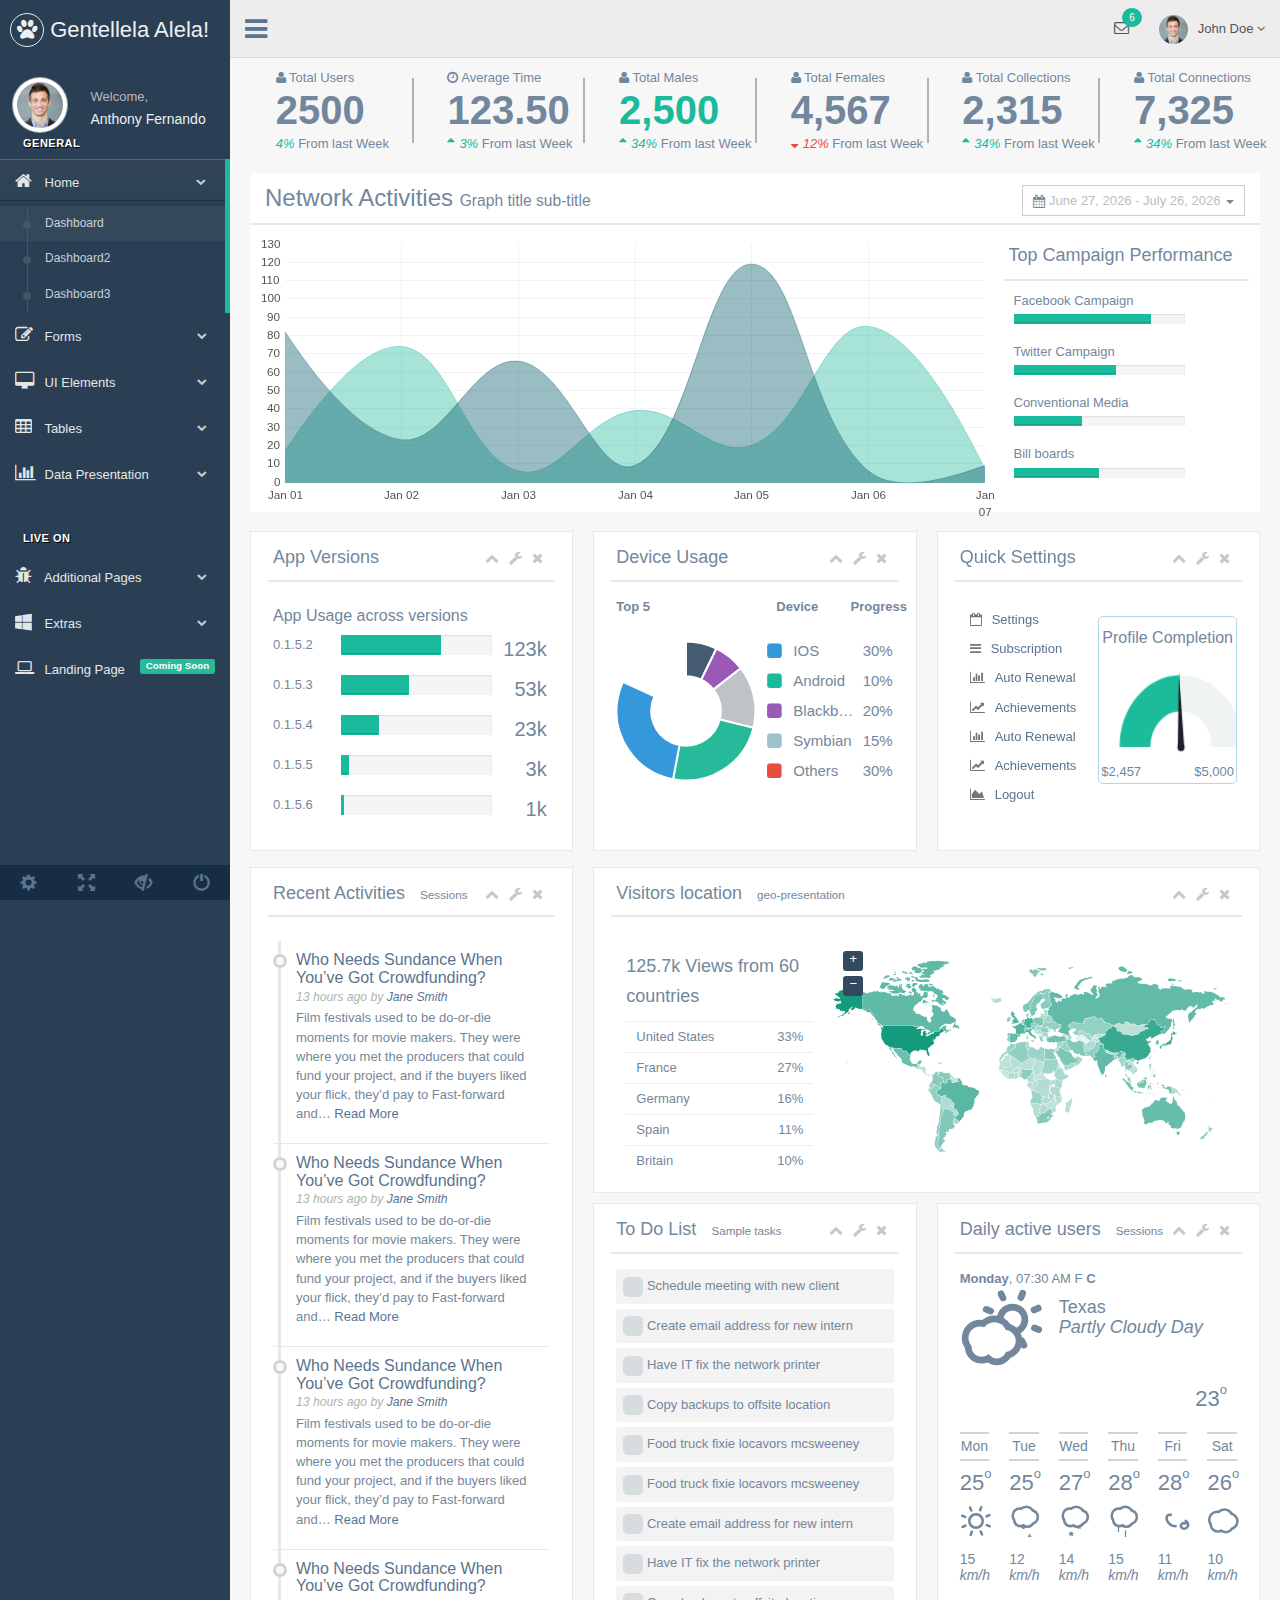
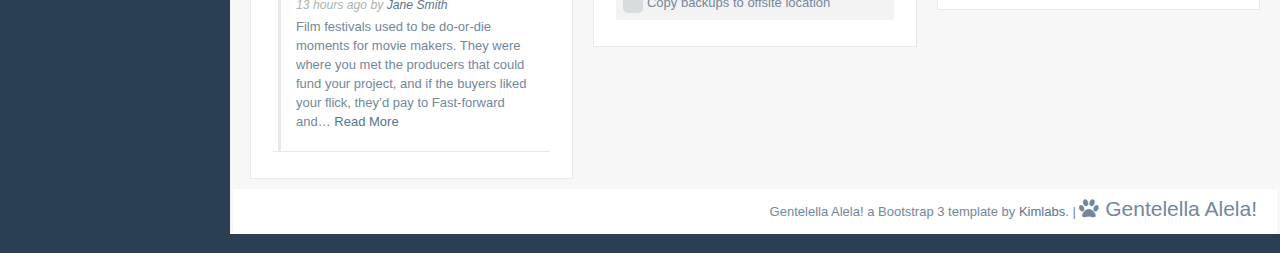
==== deal/WebContent/production/index.html @ 9a499529 "템플릿변경했습니당" ====
<!DOCTYPE html>
<html lang="en">

<head>
    <meta http-equiv="Content-Type" content="text/html; charset=UTF-8">
    <!-- Meta, title, CSS, favicons, etc. -->
    <meta charset="utf-8">
    <meta http-equiv="X-UA-Compatible" content="IE=edge">
    <meta name="viewport" content="width=device-width, initial-scale=1">

    <title>Gentallela Alela! | </title>

    <!-- Bootstrap core CSS -->

    <link href="css/bootstrap.min.css" rel="stylesheet">

    <link href="fonts/css/font-awesome.min.css" rel="stylesheet">
    <link href="css/animate.min.css" rel="stylesheet">

    <!-- Custom styling plus plugins -->
    <link href="css/custom.css" rel="stylesheet">
    <link rel="stylesheet" type="text/css" href="css/maps/jquery-jvectormap-2.0.1.css" />
    <link href="css/icheck/flat/green.css" rel="stylesheet" />
    <link href="css/floatexamples.css" rel="stylesheet" type="text/css" />

    <script src="js/jquery.min.js"></script>
    <script src="js/nprogress.js"></script>
    <script>
        NProgress.start();
    </script>
    
    <!--[if lt IE 9]>
        <script src="../assets/js/ie8-responsive-file-warning.js"></script>
        <![endif]-->

    <!-- HTML5 shim and Respond.js for IE8 support of HTML5 elements and media queries -->
    <!--[if lt IE 9]>
          <script src="https://oss.maxcdn.com/html5shiv/3.7.2/html5shiv.min.js"></script>
          <script src="https://oss.maxcdn.com/respond/1.4.2/respond.min.js"></script>
        <![endif]-->

</head>


<body class="nav-md">

    <div class="container body">


        <div class="main_container">

            <div class="col-md-3 left_col">
                <div class="left_col scroll-view">

                    <div class="navbar nav_title" style="border: 0;">
                        <a href="index.html" class="site_title"><i class="fa fa-paw"></i> <span>Gentellela Alela!</span></a>
                    </div>
                    <div class="clearfix"></div>

                    <!-- menu prile quick info -->
                    <div class="profile">
                        <div class="profile_pic">
                            <img src="images/img.jpg" alt="..." class="img-circle profile_img">
                        </div>
                        <div class="profile_info">
                            <span>Welcome,</span>
                            <h2>Anthony Fernando</h2>
                        </div>
                    </div>
                    <!-- /menu prile quick info -->

                    <br />

                    <!-- sidebar menu -->
                    <div id="sidebar-menu" class="main_menu_side hidden-print main_menu">

                        <div class="menu_section">
                            <h3>General</h3>
                            <ul class="nav side-menu">
                                <li><a><i class="fa fa-home"></i> Home <span class="fa fa-chevron-down"></span></a>
                                    <ul class="nav child_menu" style="display: none">
                                        <li><a href="index.html">Dashboard</a>
                                        </li>
                                        <li><a href="index2.html">Dashboard2</a>
                                        </li>
                                        <li><a href="index3.html">Dashboard3</a>
                                        </li>
                                    </ul>
                                </li>
                                <li><a><i class="fa fa-edit"></i> Forms <span class="fa fa-chevron-down"></span></a>
                                    <ul class="nav child_menu" style="display: none">
                                        <li><a href="form.html">General Form</a>
                                        </li>
                                        <li><a href="form_advanced.html">Advanced Components</a>
                                        </li>
                                        <li><a href="form_validation.html">Form Validation</a>
                                        </li>
                                        <li><a href="form_wizards.html">Form Wizard</a>
                                        </li>
                                        <li><a href="form_upload.html">Form Upload</a>
                                        </li>
                                        <li><a href="form_buttons.html">Form Buttons</a>
                                        </li>
                                    </ul>
                                </li>
                                <li><a><i class="fa fa-desktop"></i> UI Elements <span class="fa fa-chevron-down"></span></a>
                                    <ul class="nav child_menu" style="display: none">
                                        <li><a href="general_elements.html">General Elements</a>
                                        </li>
                                        <li><a href="media_gallery.html">Media Gallery</a>
                                        </li>
                                        <li><a href="typography.html">Typography</a>
                                        </li>
                                        <li><a href="icons.html">Icons</a>
                                        </li>
                                        <li><a href="glyphicons.html">Glyphicons</a>
                                        </li>
                                        <li><a href="widgets.html">Widgets</a>
                                        </li>
                                        <li><a href="invoice.html">Invoice</a>
                                        </li>
                                        <li><a href="inbox.html">Inbox</a>
                                        </li>
                                        <li><a href="calender.html">Calender</a>
                                        </li>
                                    </ul>
                                </li>
                                <li><a><i class="fa fa-table"></i> Tables <span class="fa fa-chevron-down"></span></a>
                                    <ul class="nav child_menu" style="display: none">
                                        <li><a href="tables.html">Tables</a>
                                        </li>
                                        <li><a href="tables_dynamic.html">Table Dynamic</a>
                                        </li>
                                    </ul>
                                </li>
                                <li><a><i class="fa fa-bar-chart-o"></i> Data Presentation <span class="fa fa-chevron-down"></span></a>
                                    <ul class="nav child_menu" style="display: none">
                                        <li><a href="chartjs.html">Chart JS</a>
                                        </li>
                                        <li><a href="chartjs2.html">Chart JS2</a>
                                        </li>
                                        <li><a href="morisjs.html">Moris JS</a>
                                        </li>
                                        <li><a href="echarts.html">ECharts </a>
                                        </li>
                                        <li><a href="other_charts.html">Other Charts </a>
                                        </li>
                                    </ul>
                                </li>
                            </ul>
                        </div>
                        <div class="menu_section">
                            <h3>Live On</h3>
                            <ul class="nav side-menu">
                                <li><a><i class="fa fa-bug"></i> Additional Pages <span class="fa fa-chevron-down"></span></a>
                                    <ul class="nav child_menu" style="display: none">
                                        <li><a href="e_commerce.html">E-commerce</a>
                                        </li>
                                        <li><a href="projects.html">Projects</a>
                                        </li>
                                        <li><a href="project_detail.html">Project Detail</a>
                                        </li>
                                        <li><a href="contacts.html">Contacts</a>
                                        </li>
                                        <li><a href="profile.html">Profile</a>
                                        </li>
                                    </ul>
                                </li>
                                <li><a><i class="fa fa-windows"></i> Extras <span class="fa fa-chevron-down"></span></a>
                                    <ul class="nav child_menu" style="display: none">
                                        <li><a href="page_404.html">404 Error</a>
                                        </li>
                                        <li><a href="page_500.html">500 Error</a>
                                        </li>
                                        <li><a href="plain_page.html">Plain Page</a>
                                        </li>
                                        <li><a href="login.html">Login Page</a>
                                        </li>
                                        <li><a href="pricing_tables.html">Pricing Tables</a>
                                        </li>

                                    </ul>
                                </li>
                                <li><a><i class="fa fa-laptop"></i> Landing Page <span class="label label-success pull-right">Coming Soon</span></a>
                                </li>
                            </ul>
                        </div>

                    </div>
                    <!-- /sidebar menu -->

                    <!-- /menu footer buttons -->
                    <div class="sidebar-footer hidden-small">
                        <a data-toggle="tooltip" data-placement="top" title="Settings">
                            <span class="glyphicon glyphicon-cog" aria-hidden="true"></span>
                        </a>
                        <a data-toggle="tooltip" data-placement="top" title="FullScreen">
                            <span class="glyphicon glyphicon-fullscreen" aria-hidden="true"></span>
                        </a>
                        <a data-toggle="tooltip" data-placement="top" title="Lock">
                            <span class="glyphicon glyphicon-eye-close" aria-hidden="true"></span>
                        </a>
                        <a data-toggle="tooltip" data-placement="top" title="Logout">
                            <span class="glyphicon glyphicon-off" aria-hidden="true"></span>
                        </a>
                    </div>
                    <!-- /menu footer buttons -->
                </div>
            </div>

            <!-- top navigation -->
            <div class="top_nav">

                <div class="nav_menu">
                    <nav class="" role="navigation">
                        <div class="nav toggle">
                            <a id="menu_toggle"><i class="fa fa-bars"></i></a>
                        </div>

                        <ul class="nav navbar-nav navbar-right">
                            <li class="">
                                <a href="javascript:;" class="user-profile dropdown-toggle" data-toggle="dropdown" aria-expanded="false">
                                    <img src="images/img.jpg" alt="">John Doe
                                    <span class=" fa fa-angle-down"></span>
                                </a>
                                <ul class="dropdown-menu dropdown-usermenu animated fadeInDown pull-right">
                                    <li><a href="javascript:;">  Profile</a>
                                    </li>
                                    <li>
                                        <a href="javascript:;">
                                            <span class="badge bg-red pull-right">50%</span>
                                            <span>Settings</span>
                                        </a>
                                    </li>
                                    <li>
                                        <a href="javascript:;">Help</a>
                                    </li>
                                    <li><a href="login.html"><i class="fa fa-sign-out pull-right"></i> Log Out</a>
                                    </li>
                                </ul>
                            </li>

                            <li role="presentation" class="dropdown">
                                <a href="javascript:;" class="dropdown-toggle info-number" data-toggle="dropdown" aria-expanded="false">
                                    <i class="fa fa-envelope-o"></i>
                                    <span class="badge bg-green">6</span>
                                </a>
                                <ul id="menu1" class="dropdown-menu list-unstyled msg_list animated fadeInDown" role="menu">
                                    <li>
                                        <a>
                                            <span class="image">
                                        <img src="images/img.jpg" alt="Profile Image" />
                                    </span>
                                            <span>
                                        <span>John Smith</span>
                                            <span class="time">3 mins ago</span>
                                            </span>
                                            <span class="message">
                                        Film festivals used to be do-or-die moments for movie makers. They were where... 
                                    </span>
                                        </a>
                                    </li>
                                    <li>
                                        <a>
                                            <span class="image">
                                        <img src="images/img.jpg" alt="Profile Image" />
                                    </span>
                                            <span>
                                        <span>John Smith</span>
                                            <span class="time">3 mins ago</span>
                                            </span>
                                            <span class="message">
                                        Film festivals used to be do-or-die moments for movie makers. They were where... 
                                    </span>
                                        </a>
                                    </li>
                                    <li>
                                        <a>
                                            <span class="image">
                                        <img src="images/img.jpg" alt="Profile Image" />
                                    </span>
                                            <span>
                                        <span>John Smith</span>
                                            <span class="time">3 mins ago</span>
                                            </span>
                                            <span class="message">
                                        Film festivals used to be do-or-die moments for movie makers. They were where... 
                                    </span>
                                        </a>
                                    </li>
                                    <li>
                                        <a>
                                            <span class="image">
                                        <img src="images/img.jpg" alt="Profile Image" />
                                    </span>
                                            <span>
                                        <span>John Smith</span>
                                            <span class="time">3 mins ago</span>
                                            </span>
                                            <span class="message">
                                        Film festivals used to be do-or-die moments for movie makers. They were where... 
                                    </span>
                                        </a>
                                    </li>
                                    <li>
                                        <div class="text-center">
                                            <a>
                                                <strong><a href="inbox.html">See All Alerts</strong>
                                                <i class="fa fa-angle-right"></i>
                                            </a>
                                        </div>
                                    </li>
                                </ul>
                            </li>

                        </ul>
                    </nav>
                </div>

            </div>
            <!-- /top navigation -->


            <!-- page content -->
            <div class="right_col" role="main">

                <!-- top tiles -->
                <div class="row tile_count">
                    <div class="animated flipInY col-md-2 col-sm-4 col-xs-4 tile_stats_count">
                        <div class="left"></div>
                        <div class="right">
                            <span class="count_top"><i class="fa fa-user"></i> Total Users</span>
                            <div class="count">2500</div>
                            <span class="count_bottom"><i class="green">4% </i> From last Week</span>
                        </div>
                    </div>
                    <div class="animated flipInY col-md-2 col-sm-4 col-xs-4 tile_stats_count">
                        <div class="left"></div>
                        <div class="right">
                            <span class="count_top"><i class="fa fa-clock-o"></i> Average Time</span>
                            <div class="count">123.50</div>
                            <span class="count_bottom"><i class="green"><i class="fa fa-sort-asc"></i>3% </i> From last Week</span>
                        </div>
                    </div>
                    <div class="animated flipInY col-md-2 col-sm-4 col-xs-4 tile_stats_count">
                        <div class="left"></div>
                        <div class="right">
                            <span class="count_top"><i class="fa fa-user"></i> Total Males</span>
                            <div class="count green">2,500</div>
                            <span class="count_bottom"><i class="green"><i class="fa fa-sort-asc"></i>34% </i> From last Week</span>
                        </div>
                    </div>
                    <div class="animated flipInY col-md-2 col-sm-4 col-xs-4 tile_stats_count">
                        <div class="left"></div>
                        <div class="right">
                            <span class="count_top"><i class="fa fa-user"></i> Total Females</span>
                            <div class="count">4,567</div>
                            <span class="count_bottom"><i class="red"><i class="fa fa-sort-desc"></i>12% </i> From last Week</span>
                        </div>
                    </div>
                    <div class="animated flipInY col-md-2 col-sm-4 col-xs-4 tile_stats_count">
                        <div class="left"></div>
                        <div class="right">
                            <span class="count_top"><i class="fa fa-user"></i> Total Collections</span>
                            <div class="count">2,315</div>
                            <span class="count_bottom"><i class="green"><i class="fa fa-sort-asc"></i>34% </i> From last Week</span>
                        </div>
                    </div>
                    <div class="animated flipInY col-md-2 col-sm-4 col-xs-4 tile_stats_count">
                        <div class="left"></div>
                        <div class="right">
                            <span class="count_top"><i class="fa fa-user"></i> Total Connections</span>
                            <div class="count">7,325</div>
                            <span class="count_bottom"><i class="green"><i class="fa fa-sort-asc"></i>34% </i> From last Week</span>
                        </div>
                    </div>

                </div>
                <!-- /top tiles -->

                <div class="row">
                    <div class="col-md-12 col-sm-12 col-xs-12">
                        <div class="dashboard_graph">

                            <div class="row x_title">
                                <div class="col-md-6">
                                    <h3>Network Activities <small>Graph title sub-title</small></h3>
                                </div>
                                <div class="col-md-6">
                                    <div id="reportrange" class="pull-right" style="background: #fff; cursor: pointer; padding: 5px 10px; border: 1px solid #ccc">
                                        <i class="glyphicon glyphicon-calendar fa fa-calendar"></i>
                                        <span>December 30, 2014 - January 28, 2015</span> <b class="caret"></b>
                                    </div>
                                </div>
                            </div>

                            <div class="col-md-9 col-sm-9 col-xs-12">
                                <div id="placeholder33" style="height: 260px; display: none" class="demo-placeholder"></div>
                                <div style="width: 100%;">
                                    <div id="canvas_dahs" class="demo-placeholder" style="width: 100%; height:270px;"></div>
                                </div>
                            </div>
                            <div class="col-md-3 col-sm-3 col-xs-12 bg-white">
                                <div class="x_title">
                                    <h2>Top Campaign Performance</h2>
                                    <div class="clearfix"></div>
                                </div>

                                <div class="col-md-12 col-sm-12 col-xs-6">
                                    <div>
                                        <p>Facebook Campaign</p>
                                        <div class="">
                                            <div class="progress progress_sm" style="width: 76%;">
                                                <div class="progress-bar bg-green" role="progressbar" data-transitiongoal="80"></div>
                                            </div>
                                        </div>
                                    </div>
                                    <div>
                                        <p>Twitter Campaign</p>
                                        <div class="">
                                            <div class="progress progress_sm" style="width: 76%;">
                                                <div class="progress-bar bg-green" role="progressbar" data-transitiongoal="60"></div>
                                            </div>
                                        </div>
                                    </div>
                                </div>
                                <div class="col-md-12 col-sm-12 col-xs-6">
                                    <div>
                                        <p>Conventional Media</p>
                                        <div class="">
                                            <div class="progress progress_sm" style="width: 76%;">
                                                <div class="progress-bar bg-green" role="progressbar" data-transitiongoal="40"></div>
                                            </div>
                                        </div>
                                    </div>
                                    <div>
                                        <p>Bill boards</p>
                                        <div class="">
                                            <div class="progress progress_sm" style="width: 76%;">
                                                <div class="progress-bar bg-green" role="progressbar" data-transitiongoal="50"></div>
                                            </div>
                                        </div>
                                    </div>
                                </div>

                            </div>

                            <div class="clearfix"></div>
                        </div>
                    </div>

                </div>
                <br />

                <div class="row">


                    <div class="col-md-4 col-sm-4 col-xs-12">
                        <div class="x_panel tile fixed_height_320">
                            <div class="x_title">
                                <h2>App Versions</h2>
                                <ul class="nav navbar-right panel_toolbox">
                                    <li><a class="collapse-link"><i class="fa fa-chevron-up"></i></a>
                                    </li>
                                    <li class="dropdown">
                                        <a href="#" class="dropdown-toggle" data-toggle="dropdown" role="button" aria-expanded="false"><i class="fa fa-wrench"></i></a>
                                        <ul class="dropdown-menu" role="menu">
                                            <li><a href="#">Settings 1</a>
                                            </li>
                                            <li><a href="#">Settings 2</a>
                                            </li>
                                        </ul>
                                    </li>
                                    <li><a class="close-link"><i class="fa fa-close"></i></a>
                                    </li>
                                </ul>
                                <div class="clearfix"></div>
                            </div>
                            <div class="x_content">
                                <h4>App Usage across versions</h4>
                                <div class="widget_summary">
                                    <div class="w_left w_25">
                                        <span>0.1.5.2</span>
                                    </div>
                                    <div class="w_center w_55">
                                        <div class="progress">
                                            <div class="progress-bar bg-green" role="progressbar" aria-valuenow="60" aria-valuemin="0" aria-valuemax="100" style="width: 66%;">
                                                <span class="sr-only">60% Complete</span>
                                            </div>
                                        </div>
                                    </div>
                                    <div class="w_right w_20">
                                        <span>123k</span>
                                    </div>
                                    <div class="clearfix"></div>
                                </div>

                                <div class="widget_summary">
                                    <div class="w_left w_25">
                                        <span>0.1.5.3</span>
                                    </div>
                                    <div class="w_center w_55">
                                        <div class="progress">
                                            <div class="progress-bar bg-green" role="progressbar" aria-valuenow="60" aria-valuemin="0" aria-valuemax="100" style="width: 45%;">
                                                <span class="sr-only">60% Complete</span>
                                            </div>
                                        </div>
                                    </div>
                                    <div class="w_right w_20">
                                        <span>53k</span>
                                    </div>
                                    <div class="clearfix"></div>
                                </div>
                                <div class="widget_summary">
                                    <div class="w_left w_25">
                                        <span>0.1.5.4</span>
                                    </div>
                                    <div class="w_center w_55">
                                        <div class="progress">
                                            <div class="progress-bar bg-green" role="progressbar" aria-valuenow="60" aria-valuemin="0" aria-valuemax="100" style="width: 25%;">
                                                <span class="sr-only">60% Complete</span>
                                            </div>
                                        </div>
                                    </div>
                                    <div class="w_right w_20">
                                        <span>23k</span>
                                    </div>
                                    <div class="clearfix"></div>
                                </div>
                                <div class="widget_summary">
                                    <div class="w_left w_25">
                                        <span>0.1.5.5</span>
                                    </div>
                                    <div class="w_center w_55">
                                        <div class="progress">
                                            <div class="progress-bar bg-green" role="progressbar" aria-valuenow="60" aria-valuemin="0" aria-valuemax="100" style="width: 5%;">
                                                <span class="sr-only">60% Complete</span>
                                            </div>
                                        </div>
                                    </div>
                                    <div class="w_right w_20">
                                        <span>3k</span>
                                    </div>
                                    <div class="clearfix"></div>
                                </div>
                                <div class="widget_summary">
                                    <div class="w_left w_25">
                                        <span>0.1.5.6</span>
                                    </div>
                                    <div class="w_center w_55">
                                        <div class="progress">
                                            <div class="progress-bar bg-green" role="progressbar" aria-valuenow="60" aria-valuemin="0" aria-valuemax="100" style="width: 2%;">
                                                <span class="sr-only">60% Complete</span>
                                            </div>
                                        </div>
                                    </div>
                                    <div class="w_right w_20">
                                        <span>1k</span>
                                    </div>
                                    <div class="clearfix"></div>
                                </div>

                            </div>
                        </div>
                    </div>

                    <div class="col-md-4 col-sm-4 col-xs-12">
                        <div class="x_panel tile fixed_height_320 overflow_hidden">
                            <div class="x_title">
                                <h2>Device Usage</h2>
                                <ul class="nav navbar-right panel_toolbox">
                                    <li><a class="collapse-link"><i class="fa fa-chevron-up"></i></a>
                                    </li>
                                    <li class="dropdown">
                                        <a href="#" class="dropdown-toggle" data-toggle="dropdown" role="button" aria-expanded="false"><i class="fa fa-wrench"></i></a>
                                        <ul class="dropdown-menu" role="menu">
                                            <li><a href="#">Settings 1</a>
                                            </li>
                                            <li><a href="#">Settings 2</a>
                                            </li>
                                        </ul>
                                    </li>
                                    <li><a class="close-link"><i class="fa fa-close"></i></a>
                                    </li>
                                </ul>
                                <div class="clearfix"></div>
                            </div>
                            <div class="x_content">

                                <table class="" style="width:100%">
                                    <tr>
                                        <th style="width:37%;">
                                            <p>Top 5</p>
                                        </th>
                                        <th>
                                            <div class="col-lg-7 col-md-7 col-sm-7 col-xs-7">
                                                <p class="">Device</p>
                                            </div>
                                            <div class="col-lg-5 col-md-5 col-sm-5 col-xs-5">
                                                <p class="">Progress</p>
                                            </div>
                                        </th>
                                    </tr>
                                    <tr>
                                        <td>
                                            <canvas id="canvas1" height="140" width="140" style="margin: 15px 10px 10px 0"></canvas>
                                        </td>
                                        <td>
                                            <table class="tile_info">
                                                <tr>
                                                    <td>
                                                        <p><i class="fa fa-square blue"></i>IOS </p>
                                                    </td>
                                                    <td>30%</td>
                                                </tr>
                                                <tr>
                                                    <td>
                                                        <p><i class="fa fa-square green"></i>Android </p>
                                                    </td>
                                                    <td>10%</td>
                                                </tr>
                                                <tr>
                                                    <td>
                                                        <p><i class="fa fa-square purple"></i>Blackberry </p>
                                                    </td>
                                                    <td>20%</td>
                                                </tr>
                                                <tr>
                                                    <td>
                                                        <p><i class="fa fa-square aero"></i>Symbian </p>
                                                    </td>
                                                    <td>15%</td>
                                                </tr>
                                                <tr>
                                                    <td>
                                                        <p><i class="fa fa-square red"></i>Others </p>
                                                    </td>
                                                    <td>30%</td>
                                                </tr>
                                            </table>
                                        </td>
                                    </tr>
                                </table>
                            </div>
                        </div>
                    </div>


                    <div class="col-md-4 col-sm-4 col-xs-12">
                        <div class="x_panel tile fixed_height_320">
                            <div class="x_title">
                                <h2>Quick Settings</h2>
                                <ul class="nav navbar-right panel_toolbox">
                                    <li><a class="collapse-link"><i class="fa fa-chevron-up"></i></a>
                                    </li>
                                    <li class="dropdown">
                                        <a href="#" class="dropdown-toggle" data-toggle="dropdown" role="button" aria-expanded="false"><i class="fa fa-wrench"></i></a>
                                        <ul class="dropdown-menu" role="menu">
                                            <li><a href="#">Settings 1</a>
                                            </li>
                                            <li><a href="#">Settings 2</a>
                                            </li>
                                        </ul>
                                    </li>
                                    <li><a class="close-link"><i class="fa fa-close"></i></a>
                                    </li>
                                </ul>
                                <div class="clearfix"></div>
                            </div>
                            <div class="x_content">
                                <div class="dashboard-widget-content">
                                    <ul class="quick-list">
                                        <li><i class="fa fa-calendar-o"></i><a href="#">Settings</a>
                                        </li>
                                        <li><i class="fa fa-bars"></i><a href="#">Subscription</a>
                                        </li>
                                        <li><i class="fa fa-bar-chart"></i><a href="#">Auto Renewal</a> </li>
                                        <li><i class="fa fa-line-chart"></i><a href="#">Achievements</a>
                                        </li>
                                        <li><i class="fa fa-bar-chart"></i><a href="#">Auto Renewal</a> </li>
                                        <li><i class="fa fa-line-chart"></i><a href="#">Achievements</a>
                                        </li>
                                        <li><i class="fa fa-area-chart"></i><a href="#">Logout</a>
                                        </li>
                                    </ul>

                                    <div class="sidebar-widget">
                                        <h4>Profile Completion</h4>
                                        <canvas width="150" height="80" id="foo" class="" style="width: 160px; height: 100px;"></canvas>
                                        <div class="goal-wrapper">
                                            <span class="gauge-value pull-left">$</span>
                                            <span id="gauge-text" class="gauge-value pull-left">3,200</span>
                                            <span id="goal-text" class="goal-value pull-right">$5,000</span>
                                        </div>
                                    </div>
                                </div>
                            </div>
                        </div>
                    </div>

                </div>


                <div class="row">
                    <div class="col-md-4 col-sm-4 col-xs-12">
                        <div class="x_panel">
                            <div class="x_title">
                                <h2>Recent Activities <small>Sessions</small></h2>
                                <ul class="nav navbar-right panel_toolbox">
                                    <li><a class="collapse-link"><i class="fa fa-chevron-up"></i></a>
                                    </li>
                                    <li class="dropdown">
                                        <a href="#" class="dropdown-toggle" data-toggle="dropdown" role="button" aria-expanded="false"><i class="fa fa-wrench"></i></a>
                                        <ul class="dropdown-menu" role="menu">
                                            <li><a href="#">Settings 1</a>
                                            </li>
                                            <li><a href="#">Settings 2</a>
                                            </li>
                                        </ul>
                                    </li>
                                    <li><a class="close-link"><i class="fa fa-close"></i></a>
                                    </li>
                                </ul>
                                <div class="clearfix"></div>
                            </div>
                            <div class="x_content">
                                <div class="dashboard-widget-content">

                                    <ul class="list-unstyled timeline widget">
                                        <li>
                                            <div class="block">
                                                <div class="block_content">
                                                    <h2 class="title">
                                            <a>Who Needs Sundance When You’ve Got&nbsp;Crowdfunding?</a>
                                        </h2>
                                                    <div class="byline">
                                                        <span>13 hours ago</span> by <a>Jane Smith</a>
                                                    </div>
                                                    <p class="excerpt">Film festivals used to be do-or-die moments for movie makers. They were where you met the producers that could fund your project, and if the buyers liked your flick, they’d pay to Fast-forward and… <a>Read&nbsp;More</a>
                                                    </p>
                                                </div>
                                            </div>
                                        </li>
                                        <li>
                                            <div class="block">
                                                <div class="block_content">
                                                    <h2 class="title">
                                            <a>Who Needs Sundance When You’ve Got&nbsp;Crowdfunding?</a>
                                        </h2>
                                                    <div class="byline">
                                                        <span>13 hours ago</span> by <a>Jane Smith</a>
                                                    </div>
                                                    <p class="excerpt">Film festivals used to be do-or-die moments for movie makers. They were where you met the producers that could fund your project, and if the buyers liked your flick, they’d pay to Fast-forward and… <a>Read&nbsp;More</a>
                                                    </p>
                                                </div>
                                            </div>
                                        </li>
                                        <li>
                                            <div class="block">
                                                <div class="block_content">
                                                    <h2 class="title">
                                            <a>Who Needs Sundance When You’ve Got&nbsp;Crowdfunding?</a>
                                        </h2>
                                                    <div class="byline">
                                                        <span>13 hours ago</span> by <a>Jane Smith</a>
                                                    </div>
                                                    <p class="excerpt">Film festivals used to be do-or-die moments for movie makers. They were where you met the producers that could fund your project, and if the buyers liked your flick, they’d pay to Fast-forward and… <a>Read&nbsp;More</a>
                                                    </p>
                                                </div>
                                            </div>
                                        </li>
                                        <li>
                                            <div class="block">
                                                <div class="block_content">
                                                    <h2 class="title">
                                            <a>Who Needs Sundance When You’ve Got&nbsp;Crowdfunding?</a>
                                        </h2>
                                                    <div class="byline">
                                                        <span>13 hours ago</span> by <a>Jane Smith</a>
                                                    </div>
                                                    <p class="excerpt">Film festivals used to be do-or-die moments for movie makers. They were where you met the producers that could fund your project, and if the buyers liked your flick, they’d pay to Fast-forward and… <a>Read&nbsp;More</a>
                                                    </p>
                                                </div>
                                            </div>
                                        </li>
                                    </ul>
                                </div>
                            </div>
                        </div>
                    </div>


                    <div class="col-md-8 col-sm-8 col-xs-12">



                        <div class="row">

                            <div class="col-md-12 col-sm-12 col-xs-12">
                                <div class="x_panel">
                                    <div class="x_title">
                                        <h2>Visitors location <small>geo-presentation</small></h2>
                                        <ul class="nav navbar-right panel_toolbox">
                                            <li><a class="collapse-link"><i class="fa fa-chevron-up"></i></a>
                                            </li>
                                            <li class="dropdown">
                                                <a href="#" class="dropdown-toggle" data-toggle="dropdown" role="button" aria-expanded="false"><i class="fa fa-wrench"></i></a>
                                                <ul class="dropdown-menu" role="menu">
                                                    <li><a href="#">Settings 1</a>
                                                    </li>
                                                    <li><a href="#">Settings 2</a>
                                                    </li>
                                                </ul>
                                            </li>
                                            <li><a class="close-link"><i class="fa fa-close"></i></a>
                                            </li>
                                        </ul>
                                        <div class="clearfix"></div>
                                    </div>
                                    <div class="x_content">
                                        <div class="dashboard-widget-content">
                                            <div class="col-md-4 hidden-small">
                                                <h2 class="line_30">125.7k Views from 60 countries</h2>

                                                <table class="countries_list">
                                                    <tbody>
                                                        <tr>
                                                            <td>United States</td>
                                                            <td class="fs15 fw700 text-right">33%</td>
                                                        </tr>
                                                        <tr>
                                                            <td>France</td>
                                                            <td class="fs15 fw700 text-right">27%</td>
                                                        </tr>
                                                        <tr>
                                                            <td>Germany</td>
                                                            <td class="fs15 fw700 text-right">16%</td>
                                                        </tr>
                                                        <tr>
                                                            <td>Spain</td>
                                                            <td class="fs15 fw700 text-right">11%</td>
                                                        </tr>
                                                        <tr>
                                                            <td>Britain</td>
                                                            <td class="fs15 fw700 text-right">10%</td>
                                                        </tr>
                                                    </tbody>
                                                </table>
                                            </div>
                                            <div id="world-map-gdp" class="col-md-8 col-sm-12 col-xs-12" style="height:230px;"></div>
                                        </div>
                                    </div>
                                </div>
                            </div>

                        </div>
                        <div class="row">


                            <!-- Start to do list -->
                            <div class="col-md-6 col-sm-6 col-xs-12">
                                <div class="x_panel">
                                    <div class="x_title">
                                        <h2>To Do List <small>Sample tasks</small></h2>
                                        <ul class="nav navbar-right panel_toolbox">
                                            <li><a class="collapse-link"><i class="fa fa-chevron-up"></i></a>
                                            </li>
                                            <li class="dropdown">
                                                <a href="#" class="dropdown-toggle" data-toggle="dropdown" role="button" aria-expanded="false"><i class="fa fa-wrench"></i></a>
                                                <ul class="dropdown-menu" role="menu">
                                                    <li><a href="#">Settings 1</a>
                                                    </li>
                                                    <li><a href="#">Settings 2</a>
                                                    </li>
                                                </ul>
                                            </li>
                                            <li><a class="close-link"><i class="fa fa-close"></i></a>
                                            </li>
                                        </ul>
                                        <div class="clearfix"></div>
                                    </div>
                                    <div class="x_content">

                                        <div class="">
                                            <ul class="to_do">
                                                <li>
                                                    <p>
                                                        <input type="checkbox" class="flat"> Schedule meeting with new client </p>
                                                </li>
                                                <li>
                                                    <p>
                                                        <input type="checkbox" class="flat"> Create email address for new intern</p>
                                                </li>
                                                <li>
                                                    <p>
                                                        <input type="checkbox" class="flat"> Have IT fix the network printer</p>
                                                </li>
                                                <li>
                                                    <p>
                                                        <input type="checkbox" class="flat"> Copy backups to offsite location</p>
                                                </li>
                                                <li>
                                                    <p>
                                                        <input type="checkbox" class="flat"> Food truck fixie locavors mcsweeney</p>
                                                </li>
                                                <li>
                                                    <p>
                                                        <input type="checkbox" class="flat"> Food truck fixie locavors mcsweeney</p>
                                                </li>
                                                <li>
                                                    <p>
                                                        <input type="checkbox" class="flat"> Create email address for new intern</p>
                                                </li>
                                                <li>
                                                    <p>
                                                        <input type="checkbox" class="flat"> Have IT fix the network printer</p>
                                                </li>
                                                <li>
                                                    <p>
                                                        <input type="checkbox" class="flat"> Copy backups to offsite location</p>
                                                </li>
                                            </ul>
                                        </div>
                                    </div>
                                </div>
                            </div>
                            <!-- End to do list -->


                            <!-- start of weather widget -->
                            <div class="col-md-6 col-sm-6 col-xs-12">
                                <div class="x_panel">
                                    <div class="x_title">
                                        <h2>Daily active users <small>Sessions</small></h2>
                                        <ul class="nav navbar-right panel_toolbox">
                                            <li><a class="collapse-link"><i class="fa fa-chevron-up"></i></a>
                                            </li>
                                            <li class="dropdown">
                                                <a href="#" class="dropdown-toggle" data-toggle="dropdown" role="button" aria-expanded="false"><i class="fa fa-wrench"></i></a>
                                                <ul class="dropdown-menu" role="menu">
                                                    <li><a href="#">Settings 1</a>
                                                    </li>
                                                    <li><a href="#">Settings 2</a>
                                                    </li>
                                                </ul>
                                            </li>
                                            <li><a class="close-link"><i class="fa fa-close"></i></a>
                                            </li>
                                        </ul>
                                        <div class="clearfix"></div>
                                    </div>
                                    <div class="x_content">
                                        <div class="row">
                                            <div class="col-sm-12">
                                                <div class="temperature"><b>Monday</b>, 07:30 AM
                                                    <span>F</span>
                                                    <span><b>C</b>
                                        </span>
                                                </div>
                                            </div>
                                        </div>
                                        <div class="row">
                                            <div class="col-sm-4">
                                                <div class="weather-icon">
                                                    <span>
                                            <canvas height="84" width="84" id="partly-cloudy-day"></canvas>
                                        </span>

                                                </div>
                                            </div>
                                            <div class="col-sm-8">
                                                <div class="weather-text">
                                                    <h2>Texas
                                            <br><i>Partly Cloudy Day</i>
                                        </h2>
                                                </div>
                                            </div>
                                        </div>
                                        <div class="col-sm-12">
                                            <div class="weather-text pull-right">
                                                <h3 class="degrees">23</h3>
                                            </div>
                                        </div>
                                        <div class="clearfix"></div>


                                        <div class="row weather-days">
                                            <div class="col-sm-2">
                                                <div class="daily-weather">
                                                    <h2 class="day">Mon</h2>
                                                    <h3 class="degrees">25</h3>
                                                    <span>
                                                <canvas id="clear-day" width="32" height="32">
                                                </canvas>

                                        </span>
                                                    <h5>15
                                            <i>km/h</i>
                                        </h5>
                                                </div>
                                            </div>
                                            <div class="col-sm-2">
                                                <div class="daily-weather">
                                                    <h2 class="day">Tue</h2>
                                                    <h3 class="degrees">25</h3>
                                                    <canvas height="32" width="32" id="rain"></canvas>
                                                    <h5>12
                                            <i>km/h</i>
                                        </h5>
                                                </div>
                                            </div>
                                            <div class="col-sm-2">
                                                <div class="daily-weather">
                                                    <h2 class="day">Wed</h2>
                                                    <h3 class="degrees">27</h3>
                                                    <canvas height="32" width="32" id="snow"></canvas>
                                                    <h5>14
                                            <i>km/h</i>
                                        </h5>
                                                </div>
                                            </div>
                                            <div class="col-sm-2">
                                                <div class="daily-weather">
                                                    <h2 class="day">Thu</h2>
                                                    <h3 class="degrees">28</h3>
                                                    <canvas height="32" width="32" id="sleet"></canvas>
                                                    <h5>15
                                            <i>km/h</i>
                                        </h5>
                                                </div>
                                            </div>
                                            <div class="col-sm-2">
                                                <div class="daily-weather">
                                                    <h2 class="day">Fri</h2>
                                                    <h3 class="degrees">28</h3>
                                                    <canvas height="32" width="32" id="wind"></canvas>
                                                    <h5>11
                                            <i>km/h</i>
                                        </h5>
                                                </div>
                                            </div>
                                            <div class="col-sm-2">
                                                <div class="daily-weather">
                                                    <h2 class="day">Sat</h2>
                                                    <h3 class="degrees">26</h3>
                                                    <canvas height="32" width="32" id="cloudy"></canvas>
                                                    <h5>10
                                            <i>km/h</i>
                                        </h5>
                                                </div>
                                            </div>
                                            <div class="clearfix"></div>
                                        </div>
                                    </div>
                                </div>

                            </div>
                            <!-- end of weather widget -->
                        </div>









                    </div>

                </div>

                <!-- footer content -->

                <footer>
                    <div class="">
                        <p class="pull-right">Gentelella Alela! a Bootstrap 3 template by <a>Kimlabs</a>. |
                            <span class="lead"> <i class="fa fa-paw"></i> Gentelella Alela!</span>
                        </p>
                    </div>
                    <div class="clearfix"></div>
                </footer>
                <!-- /footer content -->
            </div>
            <!-- /page content -->

        </div>

    </div>

    <div id="custom_notifications" class="custom-notifications dsp_none">
        <ul class="list-unstyled notifications clearfix" data-tabbed_notifications="notif-group">
        </ul>
        <div class="clearfix"></div>
        <div id="notif-group" class="tabbed_notifications"></div>
    </div>

    <script src="js/bootstrap.min.js"></script>

    <!-- gauge js -->
    <script type="text/javascript" src="js/gauge/gauge.min.js"></script>
    <script type="text/javascript" src="js/gauge/gauge_demo.js"></script>
    <!-- chart js -->
    <script src="js/chartjs/chart.min.js"></script>
    <!-- bootstrap progress js -->
    <script src="js/progressbar/bootstrap-progressbar.min.js"></script>
    <script src="js/nicescroll/jquery.nicescroll.min.js"></script>
    <!-- icheck -->
    <script src="js/icheck/icheck.min.js"></script>
    <!-- daterangepicker -->
    <script type="text/javascript" src="js/moment.min.js"></script>
    <script type="text/javascript" src="js/datepicker/daterangepicker.js"></script>

    <script src="js/custom.js"></script>

    <!-- flot js -->
    <!--[if lte IE 8]><script type="text/javascript" src="js/excanvas.min.js"></script><![endif]-->
    <script type="text/javascript" src="js/flot/jquery.flot.js"></script>
    <script type="text/javascript" src="js/flot/jquery.flot.pie.js"></script>
    <script type="text/javascript" src="js/flot/jquery.flot.orderBars.js"></script>
    <script type="text/javascript" src="js/flot/jquery.flot.time.min.js"></script>
    <script type="text/javascript" src="js/flot/date.js"></script>
    <script type="text/javascript" src="js/flot/jquery.flot.spline.js"></script>
    <script type="text/javascript" src="js/flot/jquery.flot.stack.js"></script>
    <script type="text/javascript" src="js/flot/curvedLines.js"></script>
    <script type="text/javascript" src="js/flot/jquery.flot.resize.js"></script>
    <script>
        $(document).ready(function () {
            // [17, 74, 6, 39, 20, 85, 7]
            //[82, 23, 66, 9, 99, 6, 2]
            var data1 = [[gd(2012, 1, 1), 17], [gd(2012, 1, 2), 74], [gd(2012, 1, 3), 6], [gd(2012, 1, 4), 39], [gd(2012, 1, 5), 20], [gd(2012, 1, 6), 85], [gd(2012, 1, 7), 7]];

            var data2 = [[gd(2012, 1, 1), 82], [gd(2012, 1, 2), 23], [gd(2012, 1, 3), 66], [gd(2012, 1, 4), 9], [gd(2012, 1, 5), 119], [gd(2012, 1, 6), 6], [gd(2012, 1, 7), 9]];
            $("#canvas_dahs").length && $.plot($("#canvas_dahs"), [
                data1, data2
            ], {
                series: {
                    lines: {
                        show: false,
                        fill: true
                    },
                    splines: {
                        show: true,
                        tension: 0.4,
                        lineWidth: 1,
                        fill: 0.4
                    },
                    points: {
                        radius: 0,
                        show: true
                    },
                    shadowSize: 2
                },
                grid: {
                    verticalLines: true,
                    hoverable: true,
                    clickable: true,
                    tickColor: "#d5d5d5",
                    borderWidth: 1,
                    color: '#fff'
                },
                colors: ["rgba(38, 185, 154, 0.38)", "rgba(3, 88, 106, 0.38)"],
                xaxis: {
                    tickColor: "rgba(51, 51, 51, 0.06)",
                    mode: "time",
                    tickSize: [1, "day"],
                    //tickLength: 10,
                    axisLabel: "Date",
                    axisLabelUseCanvas: true,
                    axisLabelFontSizePixels: 12,
                    axisLabelFontFamily: 'Verdana, Arial',
                    axisLabelPadding: 10
                        //mode: "time", timeformat: "%m/%d/%y", minTickSize: [1, "day"]
                },
                yaxis: {
                    ticks: 8,
                    tickColor: "rgba(51, 51, 51, 0.06)",
                },
                tooltip: false
            });

            function gd(year, month, day) {
                return new Date(year, month - 1, day).getTime();
            }
        });
    </script>

    <!-- worldmap -->
    <script type="text/javascript" src="js/maps/jquery-jvectormap-2.0.1.min.js"></script>
    <script type="text/javascript" src="js/maps/gdp-data.js"></script>
    <script type="text/javascript" src="js/maps/jquery-jvectormap-world-mill-en.js"></script>
    <script type="text/javascript" src="js/maps/jquery-jvectormap-us-aea-en.js"></script>
    <script>
        $(function () {
            $('#world-map-gdp').vectorMap({
                map: 'world_mill_en',
                backgroundColor: 'transparent',
                zoomOnScroll: false,
                series: {
                    regions: [{
                        values: gdpData,
                        scale: ['#E6F2F0', '#149B7E'],
                        normalizeFunction: 'polynomial'
                    }]
                },
                onRegionTipShow: function (e, el, code) {
                    el.html(el.html() + ' (GDP - ' + gdpData[code] + ')');
                }
            });
        });
    </script>
    <!-- skycons -->
    <script src="js/skycons/skycons.js"></script>
    <script>
        var icons = new Skycons({
                "color": "#73879C"
            }),
            list = [
                "clear-day", "clear-night", "partly-cloudy-day",
                "partly-cloudy-night", "cloudy", "rain", "sleet", "snow", "wind",
                "fog"
            ],
            i;

        for (i = list.length; i--;)
            icons.set(list[i], list[i]);

        icons.play();
    </script>

    <!-- dashbord linegraph -->
    <script>
        var doughnutData = [
            {
                value: 30,
                color: "#455C73"
            },
            {
                value: 30,
                color: "#9B59B6"
            },
            {
                value: 60,
                color: "#BDC3C7"
            },
            {
                value: 100,
                color: "#26B99A"
            },
            {
                value: 120,
                color: "#3498DB"
            }
    ];
        var myDoughnut = new Chart(document.getElementById("canvas1").getContext("2d")).Doughnut(doughnutData);
    </script>
    <!-- /dashbord linegraph -->
    <!-- datepicker -->
    <script type="text/javascript">
        $(document).ready(function () {

            var cb = function (start, end, label) {
                console.log(start.toISOString(), end.toISOString(), label);
                $('#reportrange span').html(start.format('MMMM D, YYYY') + ' - ' + end.format('MMMM D, YYYY'));
                //alert("Callback has fired: [" + start.format('MMMM D, YYYY') + " to " + end.format('MMMM D, YYYY') + ", label = " + label + "]");
            }

            var optionSet1 = {
                startDate: moment().subtract(29, 'days'),
                endDate: moment(),
                minDate: '01/01/2012',
                maxDate: '12/31/2015',
                dateLimit: {
                    days: 60
                },
                showDropdowns: true,
                showWeekNumbers: true,
                timePicker: false,
                timePickerIncrement: 1,
                timePicker12Hour: true,
                ranges: {
                    'Today': [moment(), moment()],
                    'Yesterday': [moment().subtract(1, 'days'), moment().subtract(1, 'days')],
                    'Last 7 Days': [moment().subtract(6, 'days'), moment()],
                    'Last 30 Days': [moment().subtract(29, 'days'), moment()],
                    'This Month': [moment().startOf('month'), moment().endOf('month')],
                    'Last Month': [moment().subtract(1, 'month').startOf('month'), moment().subtract(1, 'month').endOf('month')]
                },
                opens: 'left',
                buttonClasses: ['btn btn-default'],
                applyClass: 'btn-small btn-primary',
                cancelClass: 'btn-small',
                format: 'MM/DD/YYYY',
                separator: ' to ',
                locale: {
                    applyLabel: 'Submit',
                    cancelLabel: 'Clear',
                    fromLabel: 'From',
                    toLabel: 'To',
                    customRangeLabel: 'Custom',
                    daysOfWeek: ['Su', 'Mo', 'Tu', 'We', 'Th', 'Fr', 'Sa'],
                    monthNames: ['January', 'February', 'March', 'April', 'May', 'June', 'July', 'August', 'September', 'October', 'November', 'December'],
                    firstDay: 1
                }
            };
            $('#reportrange span').html(moment().subtract(29, 'days').format('MMMM D, YYYY') + ' - ' + moment().format('MMMM D, YYYY'));
            $('#reportrange').daterangepicker(optionSet1, cb);
            $('#reportrange').on('show.daterangepicker', function () {
                console.log("show event fired");
            });
            $('#reportrange').on('hide.daterangepicker', function () {
                console.log("hide event fired");
            });
            $('#reportrange').on('apply.daterangepicker', function (ev, picker) {
                console.log("apply event fired, start/end dates are " + picker.startDate.format('MMMM D, YYYY') + " to " + picker.endDate.format('MMMM D, YYYY'));
            });
            $('#reportrange').on('cancel.daterangepicker', function (ev, picker) {
                console.log("cancel event fired");
            });
            $('#options1').click(function () {
                $('#reportrange').data('daterangepicker').setOptions(optionSet1, cb);
            });
            $('#options2').click(function () {
                $('#reportrange').data('daterangepicker').setOptions(optionSet2, cb);
            });
            $('#destroy').click(function () {
                $('#reportrange').data('daterangepicker').remove();
            });
        });
    </script>
    <script>
        NProgress.done();
    </script>
    <!-- /datepicker -->
    <!-- /footer content -->
</body>

</html>
---- deal/WebContent/production/css/custom.css ----
body.nav-sm .container.body .left_col {
    width: 70px;
    padding: 0;
    position: fixed;
    height: 100%;
    z-index: 200;
}

body.nav-sm .container.body .right_col {
    padding: 10px 20px;
    margin-left: 70px;
    z-index: 2;
}
.right_col{min-height: 1000px;}
body.nav-sm .navbar.nav_title {
    width: 70px;
}

body.nav-sm .navbar.nav_title a span {
    display: none;
}

body.nav-sm .navbar.nav_title a i {
    font-size: 27px;
    margin: 13px 0 0 3px;
}

.site_title i {
    border: 1px solid #EAEAEA;
    padding: 5px 6px;
    border-radius: 50%;
}

body.nav-sm .main_container .top_nav {
    padding: 0 !important;
    display: block;
    margin-left: 70px;
    z-index: 2;
}

body.nav-sm .nav.side-menu li a {
    text-align: center !important;
    font-weight: 400;
    font-size: 10px;
    padding: 10px 5px;
}

body.nav-sm .nav.side-menu li.active-sm {
    border-right: 5px solid #1ABB9C;
}

body.nav-sm > .nav.side-menu > li.active-sm > a {
    color: #1ABB9C !important;
}

body.nav-sm .nav.side-menu li a i.toggle-up {
    display: none !important;
}

body.nav-sm .nav.side-menu li a i {
    font-size: 25px !important;
    text-align: center;
    width: 100% !important;
    margin-bottom: 5px;
}

body.nav-sm ul.nav.child_menu {
    left: 100%;
    position: absolute;
    top: 0;
    padding: 10px;
    width: 210px;
    z-index: 4000;
    background: #3E5367;
    display: none;
}

body.nav-sm ul.nav.child_menu li {
    padding-left: 0;
}

body.nav-sm ul.nav.child_menu li a {
    text-align: left !important;
}

body.nav-sm .profile {
    display: none;
}

.menu_section {
    margin-bottom: 35px;
}

.menu_section h3 {
    padding-left: 23px;
    color: #fff;
    text-transform: uppercase;
    letter-spacing: .5px;
    font-weight: bold;
    font-size: 11px;
    margin-bottom: 0;
    margin-top: 0;
    text-shadow: 1px 1px #000;
}

.menu_section >ul {
    margin-top: 10px;
}

.profile_pic {
    width: 35%;
    float: left;
}

.img-circle.profile_img {
    width: 70%;
    background: #fff;
    margin-left: 15%;
    z-index: 1000;
    position: inherit;
    margin-top: 20px;
    border: 1px solid rgba(52, 73, 94, 0.44);
    padding: 4px;
}

.profile_info {
    padding: 25px 10px 10px;
    width: 65%;
    float: left;
}

.profile_info span {
    font-size: 13px;
    line-height: 30px;
    color: #BAB8B8;
}

.profile_info h2 {
    font-size: 14px;
    color: #ECF0F1;
    margin: 0;
    font-weight: 300;
}

.profile.img_2 {
    text-align: center;
}

.profile.img_2 .profile_pic {
    width: 100%;
}

.profile.img_2 .profile_pic .img-circle.profile_img {
    width: 50%;
    margin: 10px 0 0;
}

.profile.img_2 .profile_info {
    padding: 15px 10px 0;
    width: 100%;
    margin-bottom: 10px;
    float: left;
}

#sidebar-menu span.fa {
    float: right;
    text-align: center;
    margin-top: 5px;
    font-size: 10px !important;
    min-width: inherit;
    color: #C4CFDA;
}

.active a span.fa {
    text-align: right !important;
    margin-right: 4px;
}

body.nav-sm .menu_section {
    margin: 0;
}

body.nav-sm span.fa,
body.nav-sm .menu_section h3 {
    display: none !important;
}

.nav_menu {
    float: left;
    /*background: #F4F6F9;
    border-bottom: 1px solid #E6E9ED;*/
    
    background: #EDEDED;
    border-bottom: 1px solid #D9DEE4;
    margin-bottom: 10px;
    width: 100%;
}

body.nav-md .container.body .col-md-3.left_col {
    width: 230px;
    padding: 0;
    position: absolute;
    display: flex;
}

body .container.body .right_col {
    background: #F7F7F7;
}

body.nav-md .container.body .right_col {
    padding: 10px 20px 0;
    margin-left: 230px;
}

.nav_title {
    width: 230px;
    float: left;
    background: #2A3F54;
    border-radius: 0;
    height: 57px;
}

@media (max-width: 991px) {
    body.nav-md .container.body .right_col,
    body.nav-md .container.body .top_nav {
        width: 100%;
        margin: 0;
    }
    body.nav-md .container.body .col-md-3.left_col {
        display: none;
    }
    body.nav-md .container.body .right_col {
        width: 100%;
        padding-right: 0
    }
    .right_col {
        padding: 10px !important;
    }
}

@media (max-width: 1200px) {
    .x_title h2 {
        width: 62%;
        font-size: 17px;
    }
    .tile,
    .graph {
        zoom: 85%;
        height: inherit;
    }
}

@media (max-width: 1270px) and (min-width: 192px) {
    .x_title h2 small {
        display: none
    }
}
/**  ------------------------------------------  **/

blue,
.blue {
    color: #3498DB;
}

purple,
.purple {
    color: #9B59B6;
}

green,
.green {
    color: #1ABB9C;
}

.aero {
    color: #9CC2CB;
}

red,
.red {
    color: #E74C3C;
}

dark,
.dark {
    color: #34495E;
}

.border-blue {
    border-color: #3498DB !important;
}

.border-purple {
    border-color: #9B59B6 !important;
}

.border-green {
    border-color: #1ABB9C !important;
}

.border-aero {
    border-color: #9CC2CB !important;
}

.border-red {
    border-color: #E74C3C !important;
}

.border-dark {
    border-color: #34495E !important;
}

.bg-white {
    background: #fff !important;
    border: 1px solid #fff !important;
    color: #73879C;
}

.bg-green {
    background: #1ABB9C !important;
    border: 1px solid #1ABB9C !important;
    color: #fff;
}

.bg-red {
    background: #E74C3C !important;
    border: 1px solid #E74C3C !important;
    color: #fff;
}

.bg-blue {
    background: #3498DB !important;
    border: 1px solid #3498DB !important;
    color: #fff;
}

.bg-orange {
    background: #F39C12 !important;
    border: 1px solid #F39C12 !important;
    color: #fff;
}

.bg-purple {
    background: #9B59B6 !important;
    border: 1px solid #9B59B6 !important;
    color: #fff;
}

.bg-blue-sky {
    background: #50C1CF !important;
    border: 1px solid #50C1CF !important;
    color: #fff;
}

.container {
    width: 100%;
    padding: 0
}

.navbar-nav>li>a,
.navbar-brand,
.navbar-nav>li>a {
    color: #fff !important;
}

.navbar-brand,
.navbar-nav>li>a {
    margin-bottom: 5px
}

body {
    color: #73879C;
    background: #2A3F54;
    /*#ECF0F1; #FCFCFC*/
    
    font-family: "Helvetica Neue", Roboto, Arial, "Droid Sans", sans-serif;
    font-size: 13px;
    font-weight: 400;
    line-height: 1.471;
}

.main_container .top_nav {
    padding: 0 !important;
    display: block;
    padding: 10px 20px 0;
    margin-left: 230px;
}

.main_container {}

.no-padding {
    padding: 0 !important;
}

.page-title {
    width: 100%;
    height: 65px;
    padding: 10px 0;
}

.page-title .title_left {
    width: 45%;
    float: left;
    display: block;
}

.page-title .title_left h3 {
    margin: 9px 0;
}

.page-title .title_right {
    width: 55%;
    float: left;
    display: block;
}

.page-title .title_right .pull-right {
    margin: 10px 0;
}

.fixed_height_320 {
    height: 320px;
}

.fixed_height_390 {
    height: 390px;
}

.fixed_height_200 {
    height: 200px;
}

.overflow_hidden {
    overflow: hidden
}

.progress-bar-dark {
    background-color: #34495E !important;
}

.progress-bar-gray {
    background-color: #BDC3C7 !important;
}

table.no-margin .progress {
    margin-bottom: 0;
}

.main_content {
    padding: 10px 20px;
}

.col-md-55 {
    width: 50%;
    margin-bottom: 10px;
}

@media (max-width: 992px) {
    .tile_stats_count {
        margin-bottom: 10px;
        border-bottom: 1px solid #D9DEE4;
        padding-bottom: 10px;
    }
}

@media (min-width: 992px) and (max-width: 1100px) {
    .tile_stats_count .count {
        font-size: 35px !important;
    }
}

@media(max-width:768px) {
    .tile_stats_count .count {
        font-size: 30px !important;
    }
    .tile_stats_count .right span {
        font-size: 12px;
    }
}

@media (min-width: 768px) {
    .col-md-55 {
        width: 20%;
    }
}

@media (min-width: 992px) {
    .col-md-55 {
        width: 20%;
    }
}

@media (min-width: 1200px) {
    .col-md-55 {
        width: 20%;
    }
}

@media (min-width: 192px) and (max-width: 1270px) {
    .hidden-small {
        display: none !important;
    }
    table.tile_info span.right {
        margin-right: 7px;
        float: left;
    }
}

.center-margin {
    margin: 0 auto;
    float: none!important;
}

.col-md-55,
.col-xs-1,
.col-sm-1,
.col-md-1,
.col-lg-1,
.col-xs-2,
.col-sm-2,
.col-md-2,
.col-lg-2,
.col-xs-3,
.col-sm-3,
.col-md-3,
.col-lg-3,
.col-xs-4,
.col-sm-4,
.col-md-4,
.col-lg-4,
.col-xs-5,
.col-sm-5,
.col-md-5,
.col-lg-5,
.col-xs-6,
.col-sm-6,
.col-md-6,
.col-lg-6,
.col-xs-7,
.col-sm-7,
.col-md-7,
.col-lg-7,
.col-xs-8,
.col-sm-8,
.col-md-8,
.col-lg-8,
.col-xs-9,
.col-sm-9,
.col-md-9,
.col-lg-9,
.col-xs-10,
.col-sm-10,
.col-md-10,
.col-lg-10,
.col-xs-11,
.col-sm-11,
.col-md-11,
.col-lg-11,
.col-xs-12,
.col-sm-12,
.col-md-12,
.col-lg-12 {
    position: relative;
    min-height: 1px;
    float: left;
    padding-right: 10px;
    padding-left: 10px;
}

.row {
    margin-right: -10px;
    margin-left: -10px;
}

.grid_slider .col-md-6 {
    padding: 0 40px;
}

h1,
.h1,
h2,
.h2,
h3,
.h3 {
    margin-top: 10px;
    margin-bottom: 10px;
}

a {
    color: #5A738E;
    text-decoration: none;
}

a,
a:visited,
a:focus,
a:active,
:visited,
:focus,
:active,
.btn:focus,
.btn:active:focus,
.btn.active:focus,
.btn.focus,
.btn:active.focus,
.btn.active.focus {
    outline: 0;
}

a:hover,
a:focus {
    text-decoration: none
}

.navbar {
    margin-bottom: 0
}

.navbar-header {
    background: #34495E;
}

.navbar-right {
    margin-right: 0;
}

.top_nav .navbar-right {
    margin: 0;
    width: 70%;
    float: right;
}

.top_nav .navbar-right li {
    display: inline-block;
    float: right;
}

.top_nav .dropdown-menu {
    min-width: 220px;
}

.top_nav .dropdown-menu li {
    width: 100%;
}

.top_nav .dropdown-menu li a {
    width: 100%;
    padding: 12px 20px;
}

.top_nav li a i {
    font-size: 15px
}

.navbar-static-top {
    position: fixed;
    top: 0;
    width: 100%;
}

.sidebar-header {
    border-bottom: 0;
    margin-top: 46px;
}

.sidebar-header:first-of-type {
    margin-top: 0
}

.nav.side-menu> li {
    position: relative;
    display: block;
}

.nav.side-menu> li > a {
    margin-bottom: 6px;
}

.nav.side-menu> li > a:hover {
    color: #F2F5F7 !important;
}

.nav.side-menu>li>a:hover,
.nav>li>a:focus {
    text-decoration: none;
    background: transparent;
}

.nav.child_menu li:hover {
    background-color: rgba(255, 255, 255, 0.06);
}

.nav.child_menu li {
    padding-left: 36px
}

body.nav-md ul.nav.child_menu li:before {
    background: #425668;
    bottom: auto;
    content: "";
    height: 8px;
    left: 23px;
    margin-top: 15px;
    position: absolute;
    right: auto;
    width: 8px;
    z-index: 1;
    -webkit-border-radius: 50%;
    -moz-border-radius: 50%;
    border-radius: 50%;
}

body.nav-md ul.nav.child_menu li:after {
    border-left: 1px solid #425668;
    bottom: 0;
    content: "";
    left: 27px;
    position: absolute;
    top: 0;
}

.nav.side-menu>li>a,
.nav.child_menu>li>a {
    color: #E7E7E7 !important;
    font-weight: 500;
}

.nav>li>a {
    position: relative;
    display: block;
    padding: 13px 15px 7px;
}

.nav.side-menu> li.current-page,
.nav.side-menu> li.active {
    border-right: 5px solid #1ABB9C;
}

li.current-page {
    background: rgba(255, 255, 255, 0.05);
}

.nav.side-menu> li.active > a {
    color: #ff0000;
    text-shadow: rgba(0, 0, 0, 0.25) 0 -1px 0;
    background: -webkit-gradient(linear, 50% 0%, 50% 100%, color-stop(0%, #5b6479), color-stop(100%, #4c5566)), #686e78;
    background: -webkit-linear-gradient(#334556, #2C4257), #2A3F54;
    background: -moz-linear-gradient(#334556, #2C4257), #2A3F54;
    background: -o-linear-gradient(#334556, #2C4257), #2A3F54;
    background: linear-gradient(#334556, #2C4257), #2A3F54;
    -webkit-box-shadow: rgba(0, 0, 0, 0.25) 0 1px 0, inset rgba(255, 255, 255, 0.16) 0 1px 0;
    -moz-box-shadow: rgba(0, 0, 0, 0.25) 0 1px 0, inset rgba(255, 255, 255, 0.16) 0 1px 0;
    box-shadow: rgba(0, 0, 0, 0.25) 0 1px 0, inset rgba(255, 255, 255, 0.16) 0 1px 0;
}

li.current-page a {
    color: #1ABB9C !important
}

.navbar-brand,
.navbar-nav>li>a {
    font-weight: 500;
    color: #ECF0F1 !important;
    margin-left: 0 !important;
    line-height: 32px;
}

.site_title {
    text-overflow: ellipsis;
    overflow: hidden;
    font-weight: 400;
    font-size: 22px;
    width: 100%;
    color: #ECF0F1 !important;
    margin-left: 0 !important;
    line-height: 59px;
    display: block;
    height: 55px;
    margin: 0;
    padding-left: 10px;
}

.site_title:hover,
.site_title:focus {
    text-decoration: none
}

.nav.navbar-nav>li>a {
    color: #515356 !important;
}

.nav.top_menu>li>a {
    position: relative;
    display: block;
    padding: 10px 15px;
    color: #34495E !important;
}

.nav>li>a:hover,
.nav>li>a:focus {
    background-color: transparent;
}

.top_search {
    padding: 0;
}

.top_search .form-control {
    border-right: 0;
    box-shadow: inset 0 1px 0px rgba(0, 0, 0, 0.075);
    border-radius: 25px 0px 0px 25px;
    padding-left: 20px;
    border: 1px solid rgba(221, 226, 232, 0.49);
}

.top_search .form-control:focus {
    border: 1px solid rgba(221, 226, 232, 0.49);
    border-right: 0;
}

.top_search .input-group-btn button {
    border-radius: 0px 25px 25px 0px;
    border: 1px solid rgba(221, 226, 232, 0.49);
    border-left: 0;
    box-shadow: inset 0 1px 1px rgba(0, 0, 0, 0.075);
    color: #93A2B2;
    margin-bottom: 0 !important;
}

.toggle {
    float: left;
    margin: 0;
    padding-top: 16px;
    width: 70px;
}

.toggle a {
    padding: 15px 15px 0;
    margin: 0;
}

.toggle a i {
    font-size: 26px;
}

.nav.child_menu > li > a {
    color: rgba(255, 255, 255, 0.75) !important;
    font-size: 12px;
    padding: 9px;
}

.panel_toolbox {
    float: right;
    min-width: 70px;
}

.panel_toolbox>li {
    float: left;
}

.panel_toolbox>li>a {
    padding: 5px;
    color: #C5C7CB;
    font-size: 14px;
}

.panel_toolbox>li>a:hover {
    background: #F5F7FA;
}

.line_30 {
    line-height: 30px;
}

.main_menu_side {
    padding: 0;
}

.bs-docs-sidebar .nav>li>a {
    display: block;
    padding: 4px 6px;
}

.x_content canvas {}

footer {
    background: #fff;
    padding: 5px 20px 0;
    height: 45px;
    margin: 0 -17px;
}

.tile-stats.sparkline {
    padding: 10px;
    text-align: center;
}

.jqstooltip {
    background: #34495E !important;
    width: 30px !important;
    height: 22px !important;
    text-decoration: none;
}

a.btn-success,
a.btn-primary,
a.btn-warning,
a.btn-danger {
    color: #fff !important;
}

.btn {
    border-radius: 3px;
}

.tooltip {
    display: block !important;
}

.tiles {
    border-top: 1px solid #ccc;
    margin-top: 15px;
    padding-top: 5px;
    margin-bottom: 0;
}

.tile {
    overflow: hidden;
}

.top_tiles {
    margin-bottom: 0;
}

.top_tiles .tile span {}

.top_tiles .tile h2 {
    font-size: 30px;
    line-height: 30px;
    margin: 3px 0 7px;
    font-weight: bold;
}

article.media {
    width: 100%;
}
/* *********  custom accordion  **************************** */

*,
*:before,
*:after {
    -webkit-box-sizing: border-box;
    -moz-box-sizing: border-box;
    box-sizing: border-box;
}

#integration-list {
    width: 100%;
    margin: 0 auto;
    display: table;
}

#integration-list ul {
    padding: 0;
    margin: 20px 0;
    color: #555;
}

#integration-list ul > li {
    list-style: none;
    border-top: 1px solid #ddd;
    display: block;
    padding: 15px;
    overflow: hidden;
}

#integration-list ul:last-child {
    border-bottom: 1px solid #ddd;
}

#integration-list ul > li:hover {
    background: #efefef;
}

.expand {
    display: block;
    text-decoration: none;
    color: #555;
    cursor: pointer;
}

.expand h2 {
    width: 85%;
    float: left;
}

h2 {
    font-size: 18px;
    font-weight: 400;
}

#left,
#right {
    display: table;
}

#sup {
    display: table-cell;
    vertical-align: middle;
    width: 80%;
}

.detail a {
    text-decoration: none;
    color: #C0392B;
    border: 1px solid #C0392B;
    padding: 6px 10px 5px;
    font-size: 13px;
    margin-right: 7px;
}

.detail {
    margin: 10px 0 10px 0px;
    display: none;
    line-height: 22px;
    height: 150px;
}

.detail span {
    margin: 0;
}

.right-arrow {
    width: 10px;
    float: right;
    font-weight: bold;
    font-size: 20px;
}

.accordion .panel {
    margin-bottom: 5px;
    border-radius: 0;
    border-bottom: 1px solid #efefef;
}

.accordion .panel-heading {
    background: #F2F5F7;
    padding: 13px;
      width: 100%;
  display: block;
}

.accordion .panel:hover {
    background: #F2F5F7;
}

.x_panel {
    position: relative;
    width: 100%;
    margin-bottom: 10px;
    padding: 10px 17px;
    display: inline-block;
    background: #fff;
    border: 1px solid #E6E9ED;
    -webkit-column-break-inside: avoid;
    -moz-column-break-inside: avoid;
    column-break-inside: avoid;
    opacity: 1;
    -moz-transition: all .2s ease;
    -o-transition: all .2s ease;
    -webkit-transition: all .2s ease;
    -ms-transition: all .2s ease;
    transition: all .2s ease;
}

.x_title {
    border-bottom: 2px solid #E6E9ED;
    padding: 1px 5px 6px;
    margin-bottom: 10px;
}

.x_title .filter {
    width: 40%;
    float: right;
}

.x_title h2 {
    margin: 5px 0 6px;
    float: left;
    display: block;
    text-overflow: ellipsis;
    overflow: hidden;
    white-space: nowrap;
}

.x_title h2 small {
    margin-left: 10px;
}

.x_title span {
    color: #BDBDBD;
}

.x_content {
    padding: 0 5px 6px;
    position: relative;
    width: 100%;
    float: left;
    clear: both;
    margin-top: 5px;
}

.x_content h4 {
    font-size: 16px;
    font-weight: 500;
}

legend {
    padding-bottom: 7px;
}

.modal-title {
    margin: 0;
    line-height: 1.42857143;
}

.demo-placeholder {
    height: 280px;
}
/* *********  contacts  ********************************** */
.profile_view {
    margin-bottom: 20px;
    display: inline-block;
    width: 100%;
}
.well.profile_view {
    padding: 10px 0 0;
}

.well.profile_view .divider {
    border-top: 1px solid #e5e5e5;
    padding-top: 5px;
    margin-top: 5px;
}

.well.profile_view .ratings {
    margin-bottom: 0;
}

.pagination.pagination-split li {
    display: inline-block;
    margin-right: 3px;
}

.pagination.pagination-split li a {
    border-radius: 4px;
    color: #768399;
    -moz-border-radius: 4px;
    -webkit-border-radius: 4px;
}

.well.profile_view {
    background: #fff;
}

.well.profile_view .bottom {
    margin-top: -20px;
    background: #F2F5F7;
    padding: 9px 0;
    border-top: 1px solid #E6E9ED;
}

.well.profile_view .left {
    margin-top: 20px;
}

.well.profile_view .left p {
    margin-bottom: 3px;
}

.well.profile_view .right {
    margin-top: 0px;
    padding: 10px;
}

.well.profile_view .img-circle {
    border: 1px solid #E6E9ED;
    padding: 2px;
}

.well.profile_view h2 {
    margin: 5px 0;
}

.well.profile_view .ratings {
    text-align: left;
    font-size: 16px;
}

.well.profile_view .brief {
    margin: 0;
    font-weight: 300;
}

.profile_left {
    background: white;
}
/* *********  /contacts  ********************************** */
/* *********  /custom accordion  **************************** */
/* *********  dashboard widget  **************************** */

table.tile h3,
table.tile h4,
table.tile span {
    font-weight: bold;
    vertical-align: middle !important;
}

table.tile th,
table.tile td {
    text-align: center;
}

table.tile th {
    border-bottom: 1px solid #E6ECEE;
}

table.tile td {
    padding: 5px 0;
}

table.tile td ul {
    text-align: left;
    padding-left: 0
}

table.tile td ul li {
    list-style: none;
    width: 100%;
}

table.tile td ul li a {
    width: 100%
}

table.tile td ul li a big {
    right: 0;
    float: right;
    margin-right: 13px;
}

table.tile_info {
    width: 100%;
}

table.tile_info td {
    text-align: left;
    padding: 1px;
    font-size: 15px
}

table.tile_info td p {
    white-space: nowrap;
    overflow: hidden;
    text-overflow: ellipsis;
    margin: 0;
    line-height: 28px;
}

table.tile_info td i {
    margin-right: 8px;
    font-size: 17px;
    float: left;
    width: 18px;
    line-height: 28px
}

table.tile_info td:first-child {
    width: 83%;
}

td span {
    line-height: 28px;
}

.sidebar-widget {
    overflow: hidden;
}

.error-number {
    font-size: 90px;
    line-height: 90px;
    margin: 20px 0;
}

.col-middle {
    margin-top: 5%;
}

.mid_center {
    width: 370px;
    margin: 0 auto;
    text-align: center;
    padding: 10px 20px;
}

h3.degrees {
    font-size: 22px;
    font-weight: 400;
    text-align: center;
}

.degrees:after {
    content: "o";
    position: relative;
    top: -12px;
    font-size: 13px;
    font-weight: 300;
}

.daily-weather .day {
    font-size: 14px;
    border-top: 2px solid rgba(115, 135, 156, 0.36);
    text-align: center;
    border-bottom: 2px solid rgba(115, 135, 156, 0.36);
    padding: 5px 0;
}

.weather-days .col-sm-2 {
    overflow: hidden;
    width: 16.66666667%;
}

.weather .row {
    margin-bottom: 0
}
/* *********  tables styling  ******************************* */

.bulk-actions {
    display: none;
}

table.countries_list {
    width: 100%;
}

table.countries_list td {
    padding: 0 10px;
    line-height: 30px;
    border-top: 1px solid #eeeeee;
}

.dataTables_paginate a {
    padding: 6px 9px !important;
    background: #ddd !important;
    border-color: #ddd !important;
}

.paging_full_numbers a.paginate_active {
    background-color: rgba(38, 185, 154, 0.59) !important;
    border-color: rgba(38, 185, 154, 0.59) !important;
}

button.DTTT_button,
div.DTTT_button,
a.DTTT_button {
    border: 1px solid #E7E7E7 !important;
    background: #E7E7E7 !important;
    box-shadow: none !important;
}

table.jambo_table {
    border: 1px solid rgba(221, 221, 221, 0.78);
}

table.jambo_table thead {
    background: rgba(52, 73, 94, 0.94);
    color: #ECF0F1;
}

table.jambo_table tbody tr:hover td {
    background: rgba(38, 185, 154, 0.07);
    border-top: 1px solid rgba(38, 185, 154, 0.11);
    border-bottom: 1px solid rgba(38, 185, 154, 0.11);
}

table.jambo_table tbody tr.selected {
    background: rgba(38, 185, 154, 0.16);
}

table.jambo_table tbody tr.selected td {
    border-top: 1px solid rgba(38, 185, 154, 0.40);
    border-bottom: 1px solid rgba(38, 185, 154, 0.40);
}

.dataTables_paginate a {
    background: #ff0000;
}

.dataTables_wrapper {
    position: relative;
    clear: both;
    zoom: 1;
    /* Feeling sorry for IE */
}

.dataTables_processing {
    position: absolute;
    top: 50%;
    left: 50%;
    width: 250px;
    height: 30px;
    margin-left: -125px;
    margin-top: -15px;
    padding: 14px 0 2px 0;
    border: 1px solid #ddd;
    text-align: center;
    color: #999;
    font-size: 14px;
    background-color: white;
}

.dataTables_length {
    width: 40%;
    float: left;
}

.dataTables_filter {
    width: 50%;
    float: right;
    text-align: right;
}

.dataTables_info {
    width: 60%;
    float: left;
}

.dataTables_paginate {
    float: right;
    text-align: right;
}
/* Pagination nested */

.paginate_disabled_previous,
.paginate_enabled_previous,
.paginate_disabled_next,
.paginate_enabled_next {
    height: 19px;
    float: left;
    cursor: pointer;
    *cursor: hand;
    color: #111 !important;
}

.paginate_disabled_previous:hover,
.paginate_enabled_previous:hover,
.paginate_disabled_next:hover,
.paginate_enabled_next:hover {
    text-decoration: none !important;
}

.paginate_disabled_previous:active,
.paginate_enabled_previous:active,
.paginate_disabled_next:active,
.paginate_enabled_next:active {
    outline: none;
}

.paginate_disabled_previous,
.paginate_disabled_next {
    color: #666 !important;
}

.paginate_disabled_previous,
.paginate_enabled_previous {
    padding-left: 23px;
}

.paginate_disabled_next,
.paginate_enabled_next {
    padding-right: 23px;
    margin-left: 10px;
}

.paginate_disabled_previous {
    background: url('../images/back_disabled.png') no-repeat top left;
}

.paginate_enabled_previous {
    background: url('../images/back_enabled.png') no-repeat top left;
}

.paginate_enabled_previous:hover {
    background: url('../images/back_enabled_hover.png') no-repeat top left;
}

.paginate_disabled_next {
    background: url('../images/forward_disabled.png') no-repeat top right;
}

.paginate_enabled_next {
    background: url('../images/forward_enabled.png') no-repeat top right;
}

.paginate_enabled_next:hover {
    background: url('../images/forward_enabled_hover.png') no-repeat top right;
}

table.display {
    margin: 0 auto;
    clear: both;
    width: 100%;
}

table.display thead th {
    padding: 8px 18px 8px 10px;
    border-bottom: 1px solid black;
    font-weight: bold;
    cursor: pointer;
    cursor: hand;
}

table.display tfoot th {
    padding: 3px 18px 3px 10px;
    border-top: 1px solid black;
    font-weight: bold;
}

table.display tr.heading2 td {
    border-bottom: 1px solid #aaa;
}

table.display td {
    padding: 3px 10px;
}

table.display td.center {
    text-align: center;
}

.sorting_asc {
    background: url('../images/sort_asc.png') no-repeat center right;
}

.sorting_desc {
    background: url('../images/sort_desc.png') no-repeat center right;
}

.sorting {
    background: url('../images/sort_both.png') no-repeat center right;
}

.sorting_asc_disabled {
    background: url('../images/sort_asc_disabled.png') no-repeat center right;
}

.sorting_desc_disabled {
    background: url('../images/sort_desc_disabled.png') no-repeat center right;
}

table.display thead th:active,
table.display thead td:active {
    outline: none;
}

.dataTables_scroll {
    clear: both;
}

.dataTables_scrollBody {
    *margin-top: -1px;
    -webkit-overflow-scrolling: touch;
}

.top,
.bottom {}

.top .dataTables_info {
    float: none;
}

.clear {
    clear: both;
}

.dataTables_empty {
    text-align: center;
}

tfoot input {
    margin: 0.5em 0;
    width: 100%;
    color: #444;
}

tfoot input.search_init {
    color: #999;
}

td.group {
    background-color: #d1cfd0;
    border-bottom: 2px solid #A19B9E;
    border-top: 2px solid #A19B9E;
}

td.details {
    background-color: #d1cfd0;
    border: 2px solid #A19B9E;
}

.example_alt_pagination div.dataTables_info {
    width: 40%;
}

.paging_full_numbers {
    width: 400px;
    height: 22px;
    line-height: 22px;
}

.paging_full_numbers a:active {
    outline: none
}

.paging_full_numbers a:hover {
    text-decoration: none;
}

.paging_full_numbers a.paginate_button,
.paging_full_numbers a.paginate_active {
    border: 1px solid #aaa;
    -webkit-border-radius: 5px;
    -moz-border-radius: 5px;
    padding: 2px 5px;
    margin: 0 3px;
    cursor: pointer;
    *cursor: hand;
}

.paging_full_numbers a.paginate_button {
    background-color: #ddd;
}

.paging_full_numbers a.paginate_button:hover {
    background-color: #ccc;
    text-decoration: none !important;
}

.paging_full_numbers a.paginate_active {
    background-color: #99B3FF;
}

table.display tr.even.row_selected td {
    background-color: #B0BED9;
}

table.display tr.odd.row_selected td {
    background-color: #9FAFD1;
}

div.box {
    height: 100px;
    padding: 10px;
    overflow: auto;
    border: 1px solid #8080FF;
    background-color: #E5E5FF;
}
/* *********  /tables styleing  ****************************** */
/* *********  /dashboard widget  **************************** */
/* *********  widgets  *************************************** */

ul.msg_list li {
    background: #f7f7f7;
    padding: 5px;
    display: flex;
    margin: 6px 6px 0;
    width: 96% !important;
}

ul.msg_list li:last-child {
    margin-bottom: 6px;
    padding: 10px;
}

ul.msg_list li a {
    padding: 3px 5px !important;
}

ul.msg_list li a .image img {
    border-radius: 2px 2px 2px 2px;
    -webkit-border-radius: 2px 2px 2px 2px;
    float: left;
    margin-right: 10px;
    width: 11%;
}

ul.msg_list li a .time {
    font-size: 11px;
    font-style: italic;
    font-weight: bold;
    position: absolute;
    right: 35px;
}

ul.msg_list li a .message {
    display: block !important;
    font-size: 11px;
}

.dropdown-menu.msg_list {
    width: 300px !important;
}

.dropdown-menu.msg_list span {
    white-space: normal;
}

.dropdown-menu {
    border: medium none;
    border-radius: 3px;
    box-shadow: 0 0 3px;
    display: none;
    float: left;
    font-size: 12px;
    left: 0;
    list-style: none outside none;
    padding: 0;
    position: absolute;
    text-shadow: none;
    top: 100%;
    z-index: 1000;
    border-radius: 2px;
    border-top: 1px solid #999999;
}

.dropdown-menu:after {
    border-bottom: 6px solid #999999;
    border-left: 6px solid transparent;
    border-right: 6px solid transparent;
    content: "";
    display: inline-block;
    right: 6%;
    position: absolute;
    top: -6px;
}

.dropdown-menu>li>a {
    color: #5A738E;
}

.navbar-nav .open .dropdown-menu {
    position: absolute;
    background: #fff;
    margin-top: 0;
    border: 1px solid #D9DEE4;
    -webkit-box-shadow: none;
}

.info-number .badge {
    font-size: 10px;
    font-weight: normal;
    line-height: 13px;
    padding: 2px 6px;
    position: absolute;
    right: 2px;
    top: 8px;
}

ul.to_do {
    padding: 0;
}

ul.to_do li {
    background: #f3f3f3;
    -webkit-border-radius: 3px;
    -moz-border-radius: 3px;
    border-radius: 3px;
    position: relative;
    padding: 7px;
    margin-bottom: 5px;
    list-style: none;
}

ul.to_do p {
    margin: 0;
}

.dashboard-widget {
    background: #f6f6f6;
    border-top: 5px solid #79C3DF;
    border-radius: 3px;
    padding: 5px 10px 10px;
}

.dashboard-widget .dashboard-widget-title {
    font-weight: normal;
    border-bottom: 1px solid #c1cdcd;
    margin: 0 0 10px 0;
    padding-bottom: 5px;
    padding-left: 40px;
    line-height: 30px;
}

.dashboard-widget .dashboard-widget-title i {
    font-size: 100%;
    margin-left: -35px;
    margin-right: 10px;
    color: #33a1c9;
    padding: 3px 6px;
    border: 1px solid #abd9ea;
    border-radius: 5px;
    background: #fff;
}

ul.quick-list {
    width: 45%;
    padding-left: 0;
    display: inline-block;
}

ul.quick-list li {
    padding-left: 10px;
    list-style: none;
    margin: 0;
    padding-bottom: 6px;
    padding-top: 4px;
    white-space: nowrap;
    text-overflow: ellipsis;
    overflow: hidden;
}

ul.quick-list li i {
    padding-right: 10px;
    color: #757679;
}

.dashboard-widget-content {
    padding-top: 9px;
}

.dashboard-widget-content .sidebar-widget {
    width: 50%;
    display: inline-block;
    vertical-align: top;
    background: #fff;
    border: 1px solid #abd9ea;
    border-radius: 5px;
    text-align: center;
    float: right;
    padding: 2px;
    margin-top: 10px;
}

.widget_summary {
    width: 100%;
    display: inline-flex;
}

.widget_summary .w_left {
    float: left;
    text-align: left;
}

.widget_summary .w_center {
    float: left;
}

.widget_summary .w_right {
    float: left;
    text-align: right;
}

.widget_summary .w_right span {
    font-size: 20px;
}

.w_20 {
    width: 20%
}

.w_25 {
    width: 25%
}

.w_55 {
    width: 55%
}

h5.graph_title {
    text-align: left;
    margin-left: 10px
}

h5.graph_title i {
    margin-right: 10px;
    font-size: 17px
}

span.right {
    float: right;
    font-size: 14px !important
}

.tile_info a {
    text-overflow: ellipsis;
}

.sidebar-footer {
    bottom: 0px;
    clear: both;
    display: block;
    padding: 5px 0 0 0;
    position: fixed;
    width: 230px;
    z-index: 1000;
    background: #2A3F54;
}

.sidebar-footer a {
    padding: 7px 0 3px;
    text-align: center;
    width: 25%;
    font-size: 17px;
    display: block;
    float: left;
    background: #172D44;
}

.sidebar-footer a:hover {
    background: #425567;
}

.tile_count {
    margin-bottom: 20px;
    margin-top: 20px;
}

.tile_count div:first-child .left {
    border: 0;
}

.tile_count .tile_stats_count {
    border-left: 0px solid #333;
    padding: 0;
}

.tile_stats_count .left {
    width: 15%;
    float: left;
    height: 65px;
    border-left: 2px solid #ADB2B5;
    margin-top: 10px;
}

.tile_stats_count .right {
    padding-left: 10px;
    height: 100%;
    text-overflow: ellipsis;
    overflow: hidden;
}

.tile_stats_count .right span {
    text-overflow: ellipsis;
    white-space: nowrap;
}

.tile_stats_count .count {
    font-size: 40px;
    line-height: 47px;
    font-weight: 600;
}

.tile_stats_count .count small {
    font-size: 20px;
    line-height: 20px;
    font-weight: 600;
}

.count_bottom i {
    width: 12px;
}

.dashboard_graph {
    background: #fff;
    padding: 7px 10px;
}

.dashboard_graph .col-md-9,
.dashboard_graph .col-md-3 {
    padding: 0;
}

a.user-profile {
    color: #5E6974 !important;
}

.user-profile img {
    width: 29px;
    height: 29px;
    border-radius: 50%;
    margin-right: 10px;
}

ul.top_profiles {
    height: 330px;
    width: 100%;
}

ul.top_profiles li {
    margin: 0;
    padding: 3px 5px;
}

ul.top_profiles li:nth-child(odd) {
    background-color: #eee;
}

.media .profile_thumb {
    border: 1px solid;
    width: 50px;
    height: 50px;
    margin: 5px 10px 5px 0;
    border-radius: 50%;
    padding: 9px 12px;
}

.media .profile_thumb i {
    font-size: 30px;
}

.media .date {
    background: #ccc;
    width: 52px;
    margin-right: 10px;
    border-radius: 10px;
    padding: 5px;
}

.media .date .month {
    margin: 0;
    text-align: center;
    color: #fff;
}

.media .date .day {
    text-align: center;
    color: #fff;
    font-size: 27px;
    margin: 0;
    line-height: 27px;
    font-weight: bold;
}

.event .media-body a.title {
    font-weight: bold;
}

.event .media-body p {
    margin-bottom: 0;
}

h4.graph_title {
    margin: 7px;
    text-align: center;
}
/* *********  /widgets  *************************************** */
/* *********  iconts-display  **************************** */

.fontawesome-icon-list .fa-hover a:hover {
    background-color: #ddd;
    color: #fff;
    text-decoration: none;
}

.fontawesome-icon-list .fa-hover a {
    display: block;
    line-height: 32px;
    height: 32px;
    padding-left: 10px;
    border-radius: 4px;
}

.fontawesome-icon-list .fa-hover a:hover .fa {
    font-size: 28px;
    vertical-align: -6px;
}

.fontawesome-icon-list .fa-hover a .fa {
    width: 32px;
    font-size: 16px;
    display: inline-block;
    text-align: right;
    margin-right: 10px;
}

#sidebar-menu .fa {
    width: 26px;
    opacity: .99;
    display: inline-block;
    font-family: FontAwesome;
    font-style: normal;
    font-weight: normal;
    font-size: 18px;
    -webkit-font-smoothing: antialiased;
    -moz-osx-font-smoothing: grayscale;
}
/* *********  /iconts-display  **************************** */
/* *********  Tile stats  **************************** */

.tile-stats {
    position: relative;
    display: block;
    margin-bottom: 12px;
    border: 1px solid #E4E4E4;
    -webkit-border-radius: 5px;
    overflow: hidden;
    padding-bottom: 5px;
    -webkit-background-clip: padding-box;
    -moz-border-radius: 5px;
    -moz-background-clip: padding;
    border-radius: 5px;
    background-clip: padding-box;
    background: #FFF;
    -moz-transition: all 300ms ease-in-out;
    -o-transition: all 300ms ease-in-out;
    -webkit-transition: all 300ms ease-in-out;
    transition: all 300ms ease-in-out;
}

.tile-stats:hover .icon i {
    animation-name: tansformAnimation;
    animation-duration: .5s;
    animation-iteration-count: 1;
    color: rgba(58, 58, 58, 0.41);
    animation-timing-function: ease;
    animation-fill-mode: forwards;
    -webkit-animation-name: tansformAnimation;
    -webkit-animation-duration: .5s;
    -webkit-animation-iteration-count: 1;
    -webkit-animation-timing-function: ease;
    -webkit-animation-fill-mode: forwards;
    -moz-animation-name: tansformAnimation;
    -moz-animation-duration: .5s;
    -moz-animation-iteration-count: 1;
    -moz-animation-timing-function: ease;
    -moz-animation-fill-mode: forwards;
}

.tile-stats .icon {
    color: #BAB8B8;
    position: absolute;
    right: 53px;
    top: 22px;
    z-index: 1;
}

.tile-stats .icon i {
    margin: 0;
    font-size: 60px;
    line-height: 0;
    vertical-align: bottom;
    padding: 0;
}

.tile-stats .count {
    font-size: 38px;
    font-weight: bold;
    line-height: 1.65857143
}

.tile-stats .count,
.tile-stats h3,
.tile-stats p {
    position: relative;
    margin: 0;
    margin-left: 10px;
    z-index: 5;
    padding: 0;
}

.tile-stats h3 {
    color: #BAB8B8;
}

.tile-stats p {
    margin-top: 5px;
    font-size: 12px;
}

.tile-stats > .dash-box-footer {
    position: relative;
    text-align: center;
    margin-top: 5px;
    padding: 3px 0;
    color: #fff;
    color: rgba(255, 255, 255, 0.8);
    display: block;
    z-index: 10;
    background: rgba(0, 0, 0, 0.1);
    text-decoration: none;
}

.tile-stats > .dash-box-footer:hover {
    color: #fff;
    background: rgba(0, 0, 0, 0.15);
}

.tile-stats > .dash-box-footer:hover {
    color: #fff;
    background: rgba(0, 0, 0, 0.15);
}

table.tile_info {
    padding: 10px 15px;
}

table.tile_info span.right {
    margin-right: 0;
    float: right;
    position: absolute;
    right: 4%;
}

.tile:hover {
    text-decoration: none;
}

.tile_header {
    border-bottom: transparent;
    padding: 7px 15px;
    margin-bottom: 15px;
    background: #E7E7E7;
}

.tile_head h4 {
    margin-top: 0;
    margin-bottom: 5px;
}

.tiles-bottom {
    padding: 5px 10px;
    margin-top: 10px;
    background: rgba(194, 194, 194, 0.3);
    text-align: left;
}
/* *********  /Tile stats  **************************** */
/* *********  /inbox design  **************************** */

a.star {
    color: #428bca !important
}

.mail_content {
    background: none repeat scroll 0 0 #FFFFFF;
    border-radius: 4px;
    margin-top: 20px;
    min-height: 500px;
    padding: 10px 11px;
    width: 100%;
}

.list-btn-mail {
    margin-bottom: 15px;
}

.list-btn-mail.active {
    border-bottom: 1px solid #39B3D7;
    padding: 0 0 14px;
}

.list-btn-mail > i {
    float: left;
    font-size: 18px;
    font-style: normal;
    width: 33px;
}

.list-btn-mail > cn {
    background: none repeat scroll 0 0 #39B3D7;
    border-radius: 12px;
    color: #FFFFFF;
    float: right;
    font-style: normal;
    padding: 0 5px;
}

.button-mail {
    margin: 0 0 15px !important;
    text-align: left;
    width: 100%;
}

.buttons,
button,
.btn {
    margin-bottom: 5px;
    margin-right: 5px;
}

.btn-group-vertical .btn,
.btn-group .btn {
    margin-bottom: 0;
    margin-right: 0;
}

.mail_list_column {
    border-left: 1px solid #DBDBDB;
}

.mail_view {
    border-left: 1px solid #DBDBDB
}

.mail_list {
    width: 100%;
    border-bottom: 1px solid #DBDBDB;
    margin-bottom: 2px;
    display: inline-block;
}

.mail_list .left {
    width: 5%;
    float: left;
    margin-right: 3%
}

.mail_list .right {
    width: 90%;
    float: left
}

.mail_list h3 {
    font-size: 15px;
    font-weight: bold;
    margin: 0px 0 6px;
}

.mail_list h3 small {
    float: right;
    color: #ADABAB;
    font-size: 11px;
    line-height: 20px;
}

.mail_list .badge {
    padding: 3px 6px;
    font-size: 8px;
    background: #BAB7B7
}

@media (max-width: 767px) {
    .mail_list {
        margin-bottom: 5px;
        display: inline-block;
    }
}

.mail_heading h4 {
    font-size: 18px;
    border-bottom: 1px solid #ddd;
    padding-bottom: 10px;
    margin-top: 20px;
}

.attachment {
    margin-top: 30px;
}

.attachment ul {
    width: 100%;
    list-style: none;
    padding-left: 0;
    display: inline-block;
    margin-bottom: 30px;
}

.attachment ul li {
    float: left;
    width: 150px;
    margin-right: 10px;
    margin-bottom: 10px;
}

.attachment ul li img {
    height: 150px;
    border: 1px solid #ddd;
    padding: 5px;
    margin-bottom: 10px;
}

.attachment ul li span {
    float: right;
}

.attachment .file-name {
    float: left;
}

.attachment .links {
    width: 100%;
    display: inline-block;
}
/* *********  /inbox design   **************************** */
/* *********  form design  **************************** */

.editor.btn-toolbar {
    zoom: 1;
    background: #F7F7F7;
    margin: 5px 2px;
    padding: 3px 0;
    border: 1px solid #EFEFEF;
}

.input-group {
    margin-bottom: 10px;
}

.ln_solid {
    border-top: 1px solid #e5e5e5;
    color: #ffffff;
    background-color: #ffffff;
    height: 1px;
    margin: 20px 0;
}

span.section {
  display: block;
  width: 100%;
  padding: 0;
  margin-bottom: 20px;
  font-size: 21px;
  line-height: inherit;
  color: #333;
  border: 0;
  border-bottom: 1px solid #e5e5e5;
} 

.form-control {
    border-radius: 0;
    line-height: 30px;
    width: 100%;
}

.form-horizontal .control-label {
    padding-top: 8px
}

.form-control:focus {
    border-color: #CCD0D7;
    box-shadow: none !important;
}

legend {
    font-size: 18px;
    color: inherit;
}

.checkbox {}

.form-horizontal .form-group {
    margin-right: 0;
    margin-left: 0;
}

.form-control-feedback {
    margin-top: 8px;
    height: 23px;
    color: #bbb;
    line-height: 24px;
    font-size: 15px;
}

.form-control-feedback.left {
    border-right: 1px solid #ccc;
    left: 13px;
}

.form-control-feedback.right {
    border-left: 1px solid #ccc;
    right: 13px;
}

.form-control.has-feedback-left {
    padding-left: 45px;
}

.form-control.has-feedback-right {
    padding-right: 45px;
}

.form-group {
    margin-bottom: 10px;
}

.validate {
    margin-top: 10px;
}

.invalid-form-error-message {
    margin-top: 10px;
    padding: 5px;
}

.invalid-form-error-message.filled {
    border-left: 2px solid #E74C3C;
}

p.parsley-success {
    color: #468847;
    background-color: #DFF0D8;
    border: 1px solid #D6E9C6;
}

p.parsley-error {
    color: #B94A48;
    background-color: #F2DEDE;
    border: 1px solid #EED3D7;
}

ul.parsley-errors-list {
    list-style: none;
    color: #E74C3C;
    padding-left: 0;
}

input.parsley-error,
textarea.parsley-error,
select.parsley-error {
    background: #FAEDEC;
    border: 1px solid #E85445;
}

.btn-group .parsley-errors-list {
    display: none;
}

.bad input,
.bad select,
.bad textarea {
    border: 1px solid #CE5454;
    box-shadow: 0 0 4px -2px #CE5454;
    position: relative;
    left: 0;
    -moz-animation: .7s 1 shake linear;
    -webkit-animation: 0.7s 1 shake linear;
}

.item input,
.item textarea {
    -webkit-transition: 0.42s;
    -moz-transition: 0.42s;
    transition: 0.42s;
}
/* alerts (when validation fails) */

.item .alert {
    float: left;
    margin: 0 0 0 20px;
    padding: 3px 10px;
    color: #FFF;
    border-radius: 3px 4px 4px 3px;
    background-color: #CE5454;
    max-width: 170px;
    white-space: pre;
    position: relative;
    left: -15px;
    opacity: 0;
    z-index: 1;
    transition: 0.15s ease-out;
}

.item .alert::after {
    content: '';
    display: block;
    height: 0;
    width: 0;
    border-color: transparent #CE5454 transparent transparent;
    border-style: solid;
    border-width: 11px 7px;
    position: absolute;
    left: -13px;
    top: 1px;
}

.item.bad .alert {
    left: 0;
    opacity: 1;
}
/* ***** dropzone ****** */

.dropzone,
.dropzone * {
    box-sizing: border-box;
}

.dropzone {
    min-height: 150px;
    border: 2px solid rgba(0, 0, 0, 0.3);
    background: white;
    padding: 54px 54px;
}

.dropzone.dz-clickable {
    cursor: pointer;
}

.dropzone.dz-clickable * {
    cursor: default;
}

.dropzone.dz-clickable .dz-message,
.dropzone.dz-clickable .dz-message * {
    cursor: pointer;
}

.dropzone.dz-started .dz-message {
    display: none;
}

.dropzone.dz-drag-hover {
    border-style: solid;
}

.dropzone.dz-drag-hover .dz-message {
    opacity: 0.5;
}

.dropzone .dz-message {
    text-align: center;
    margin: 2em 0;
}

.dropzone .dz-preview {
    position: relative;
    display: inline-block;
    vertical-align: top;
    margin: 16px;
    min-height: 100px;
}

.dropzone .dz-preview:hover {
    z-index: 1000;
}

.dropzone .dz-preview:hover .dz-details {
    opacity: 1;
}

.dropzone .dz-preview.dz-file-preview .dz-image {
    border-radius: 20px;
    background: #999;
    background: linear-gradient(to bottom, #eee, #ddd);
}

.dropzone .dz-preview.dz-file-preview .dz-details {
    opacity: 1;
}

.dropzone .dz-preview.dz-image-preview {
    background: white;
}

.dropzone .dz-preview.dz-image-preview .dz-details {
    -webkit-transition: opacity 0.2s linear;
    -moz-transition: opacity 0.2s linear;
    -ms-transition: opacity 0.2s linear;
    -o-transition: opacity 0.2s linear;
    transition: opacity 0.2s linear;
}

.dropzone .dz-preview .dz-remove {
    font-size: 14px;
    text-align: center;
    display: block;
    cursor: pointer;
    border: none;
}

.dropzone .dz-preview .dz-remove:hover {
    text-decoration: underline;
}

.dropzone .dz-preview:hover .dz-details {
    opacity: 1;
}

.dropzone .dz-preview .dz-details {
    z-index: 20;
    position: absolute;
    top: 0;
    left: 0;
    opacity: 0;
    font-size: 13px;
    min-width: 100%;
    max-width: 100%;
    padding: 2em 1em;
    text-align: center;
    color: rgba(0, 0, 0, 0.9);
    line-height: 150%;
}

.dropzone .dz-preview .dz-details .dz-size {
    margin-bottom: 1em;
    font-size: 16px;
}

.dropzone .dz-preview .dz-details .dz-filename {
    white-space: nowrap;
}

.dropzone .dz-preview .dz-details .dz-filename:hover span {
    border: 1px solid rgba(200, 200, 200, 0.8);
    background-color: rgba(255, 255, 255, 0.8);
}

.dropzone .dz-preview .dz-details .dz-filename:not(:hover) {
    overflow: hidden;
    text-overflow: ellipsis;
}

.dropzone .dz-preview .dz-details .dz-filename:not(:hover) span {
    border: 1px solid transparent;
}

.dropzone .dz-preview .dz-details .dz-filename span,
.dropzone .dz-preview .dz-details .dz-size span {
    background-color: rgba(255, 255, 255, 0.4);
    padding: 0 0.4em;
    border-radius: 3px;
}

.dropzone .dz-preview:hover .dz-image img {
    -webkit-transform: scale(1.05, 1.05);
    -moz-transform: scale(1.05, 1.05);
    -ms-transform: scale(1.05, 1.05);
    -o-transform: scale(1.05, 1.05);
    transform: scale(1.05, 1.05);
    -webkit-filter: blur(8px);
    filter: blur(8px);
}

.dropzone .dz-preview .dz-image {
    border-radius: 20px;
    overflow: hidden;
    width: 120px;
    height: 120px;
    position: relative;
    display: block;
    z-index: 10;
}

.dropzone .dz-preview .dz-image img {
    display: block;
}

.dropzone .dz-preview.dz-success .dz-success-mark {
    -webkit-animation: passing-through 3s cubic-bezier(0.77, 0, 0.175, 1);
    -moz-animation: passing-through 3s cubic-bezier(0.77, 0, 0.175, 1);
    -ms-animation: passing-through 3s cubic-bezier(0.77, 0, 0.175, 1);
    -o-animation: passing-through 3s cubic-bezier(0.77, 0, 0.175, 1);
    animation: passing-through 3s cubic-bezier(0.77, 0, 0.175, 1);
}

.dropzone .dz-preview.dz-error .dz-error-mark {
    opacity: 1;
    -webkit-animation: slide-in 3s cubic-bezier(0.77, 0, 0.175, 1);
    -moz-animation: slide-in 3s cubic-bezier(0.77, 0, 0.175, 1);
    -ms-animation: slide-in 3s cubic-bezier(0.77, 0, 0.175, 1);
    -o-animation: slide-in 3s cubic-bezier(0.77, 0, 0.175, 1);
    animation: slide-in 3s cubic-bezier(0.77, 0, 0.175, 1);
}

.dropzone .dz-preview .dz-success-mark,
.dropzone .dz-preview .dz-error-mark {
    pointer-events: none;
    opacity: 0;
    z-index: 500;
    position: absolute;
    display: block;
    top: 50%;
    left: 50%;
    margin-left: -27px;
    margin-top: -27px;
}

.dropzone .dz-preview .dz-success-mark svg,
.dropzone .dz-preview .dz-error-mark svg {
    display: block;
    width: 54px;
    height: 54px;
}

.dropzone .dz-preview.dz-processing .dz-progress {
    opacity: 1;
    -webkit-transition: all 0.2s linear;
    -moz-transition: all 0.2s linear;
    -ms-transition: all 0.2s linear;
    -o-transition: all 0.2s linear;
    transition: all 0.2s linear;
}

.dropzone .dz-preview.dz-complete .dz-progress {
    opacity: 0;
    -webkit-transition: opacity 0.4s ease-in;
    -moz-transition: opacity 0.4s ease-in;
    -ms-transition: opacity 0.4s ease-in;
    -o-transition: opacity 0.4s ease-in;
    transition: opacity 0.4s ease-in;
}

.dropzone .dz-preview:not(.dz-processing) .dz-progress {
    -webkit-animation: pulse 6s ease infinite;
    -moz-animation: pulse 6s ease infinite;
    -ms-animation: pulse 6s ease infinite;
    -o-animation: pulse 6s ease infinite;
    animation: pulse 6s ease infinite;
}

.dropzone .dz-preview .dz-progress {
    opacity: 1;
    z-index: 1000;
    pointer-events: none;
    position: absolute;
    height: 16px;
    left: 50%;
    top: 50%;
    margin-top: -8px;
    width: 80px;
    margin-left: -40px;
    background: rgba(255, 255, 255, 0.9);
    -webkit-transform: scale(1);
    border-radius: 8px;
    overflow: hidden;
}

.dropzone .dz-preview .dz-progress .dz-upload {
    background: #333;
    background: linear-gradient(to bottom, #666, #444);
    position: absolute;
    top: 0;
    left: 0;
    bottom: 0;
    width: 0;
    -webkit-transition: width 300ms ease-in-out;
    -moz-transition: width 300ms ease-in-out;
    -ms-transition: width 300ms ease-in-out;
    -o-transition: width 300ms ease-in-out;
    transition: width 300ms ease-in-out;
}

.dropzone .dz-preview.dz-error .dz-error-message {
    display: block;
}

.dropzone .dz-preview.dz-error:hover .dz-error-message {
    opacity: 1;
    pointer-events: auto;
}

.dropzone .dz-preview .dz-error-message {
    pointer-events: none;
    z-index: 1000;
    position: absolute;
    display: block;
    display: none;
    opacity: 0;
    -webkit-transition: opacity 0.3s ease;
    -moz-transition: opacity 0.3s ease;
    -ms-transition: opacity 0.3s ease;
    -o-transition: opacity 0.3s ease;
    transition: opacity 0.3s ease;
    border-radius: 8px;
    font-size: 13px;
    top: 130px;
    left: -10px;
    width: 140px;
    background: #be2626;
    background: linear-gradient(to bottom, #be2626, #a92222);
    padding: 0.5em 1.2em;
    color: white;
}

.dropzone .dz-preview .dz-error-message:after {
    content: '';
    position: absolute;
    top: -6px;
    left: 64px;
    width: 0;
    height: 0;
    border-left: 6px solid transparent;
    border-right: 6px solid transparent;
    border-bottom: 6px solid #be2626;
}
/* ***** /dropzone ****** */
.inl-bl{
    display:inline-block;
}

.well .markup-heading{
    
}
.well .markup{
    background: #fff;
    color: #777;
    position: relative;
    padding: 45px 15px 15px;
    margin: 15px 0 0 0;
    background-color: #fff;
    border-radius: 0 0 4px 4px;
    box-shadow: none;
}

.well .markup::after{
    content: "Example";
    position: absolute;
    top: 15px;
    left: 15px;
    font-size: 12px;
    font-weight: bold;
    color: #bbb;
    text-transform: uppercase;
    letter-spacing: 1px;
}
/* ***** autocomplete ***** */

.autocomplete-suggestions {
    border: 1px solid #e4e4e4;
    background: #F4F4F4;
    cursor: default;
    overflow: auto;
}

.autocomplete-suggestion {
    padding: 2px 5px;
    font-size: 1.2em;
    white-space: nowrap;
    overflow: hidden;
}

.autocomplete-selected {
    background: #f0f0f0;
}

.autocomplete-suggestions strong {
    font-weight: normal;
    color: #3399ff;
    font-weight: bolder;
}
/* ***** /autocomplete *****/
/* ***** buttons ********/

.btn.btn-app {
    position: relative;
    padding: 15px 5px;
    margin: 0 0 10px 10px;
    min-width: 80px;
    height: 60px;
    -webkit-box-shadow: none;
    -moz-box-shadow: none;
    box-shadow: none;
    -webkit-border-radius: 0;
    -moz-border-radius: 0;
    border-radius: 0;
    text-align: center;
    color: #666;
    border: 1px solid #ddd;
    background-color: #fafafa;
    font-size: 12px;
}

.btn.btn-app > .fa,
.btn.btn-app > .glyphicon,
.btn.btn-app > .ion {
    font-size: 20px;
    display: block;
}

.btn.btn-app:hover {
    background: #f4f4f4;
    color: #444;
    border-color: #aaa;
}

.btn.btn-app:active,
.btn.btn-app:focus {
    -webkit-box-shadow: inset 0 3px 5px rgba(0, 0, 0, 0.125);
    -moz-box-shadow: inset 0 3px 5px rgba(0, 0, 0, 0.125);
    box-shadow: inset 0 3px 5px rgba(0, 0, 0, 0.125);
}

.btn.btn-app > .badge {
    position: absolute;
    top: -3px;
    right: -10px;
    font-size: 10px;
    font-weight: 400;
}
/* ***** /buttons *******/
/* *********  /form design  **************************** */
/* *********  calender dropdown  **************************** */

.daterangepicker.dropdown-menu {
    font-size: 13px;
    padding: 0;
    overflow: hidden;
}

.daterangepicker.picker_1 {
    background: #34495E;
    color: #ECF0F1;
}

.daterangepicker.picker_1 table.table-condensed thead tr:first-child {
    background: #1ABB9C;
}

.daterangepicker table.table-condensed thead tr:first-child th {
    line-height: 28px;
    text-align: center;
}

.daterangepicker.picker_1 table.table-condensed thead tr {
    background: #213345;
}

.daterangepicker table.table-condensed thead tr {
    line-height: 14px;
}

.daterangepicker table.table-condensed tbody tr:first-child td {
    padding-top: 10px;
}

.daterangepicker table.table-condensed th:first-child,
.daterangepicker table.table-condensed td:first-child {
    padding-left: 12px
}

.daterangepicker table.table-condensed th:last-child,
.daterangepicker table.table-condensed td:last-child {
    padding-right: 12px
}

.table-condensed>thead>tr>th,
.table-condensed>tbody>tr>th,
.table-condensed>tfoot>tr>th,
.table-condensed>thead>tr>td,
.table-condensed>tbody>tr>td,
.table-condensed>tfoot>tr>td {
    padding: 5px 7px;
    text-align: center;
}

.daterangepicker table.table-condensed tbody tr:last-child td {
    padding-bottom: 10px;
}

.daterangepicker.picker_2 table.table-condensed thead tr:first-child {
    color: inherit;
}

.daterangepicker.picker_2 table.table-condensed thead tr {
    color: #1ABB9C;
}

.daterangepicker.picker_3 table.table-condensed thead tr:first-child {
    background: #1ABB9C;
    color: #ECF0F1;
}

.daterangepicker.picker_4 table.table-condensed tbody td {
    background: #ECF0F1;
    color: #34495E;
    border: 1px solid #fff;
    padding: 4px 7px;
}

.daterangepicker.picker_4 table.table-condensed tbody td.active {
    background: #536A7F;
    color: #fff;
}

.daterangepicker.picker_4 table.table-condensed thead tr:first-child {
    background: #34495E;
    color: #ECF0F1;
}

.xdisplay_input {
    width: 240px;
    overflow: hidden;
    padding: 0;
}

.xdisplay {
    background-color: #fff;
    -webkit-background-clip: padding-box;
    background-clip: padding-box;
    border: 1px solid #ccc;
    margin-bottom: 20px;
    border: 1px solid rgba(0, 0, 0, .15);
    border-radius: 4px;
    width: 230px;
    overflow: hidden;
    -webkit-box-shadow: 0 6px 12px rgba(0, 0, 0, .175);
    box-shadow: 0 6px 12px rgba(0, 0, 0, .175);
}

.daterangepicker.opensright .ranges,
.daterangepicker.opensright .calendar,
.daterangepicker.openscenter .ranges,
.daterangepicker.openscenter .calendar {
    float: right;
}

.daterangepicker.dropdown-menu .calendar {}

.daterangepicker table {
    width: 100%;
    margin: 0;
}

.daterangepicker td,
.daterangepicker th {
    text-align: center;
    width: 20px;
    height: 20px;
    cursor: pointer;
    white-space: nowrap;
}

.daterangepicker td.off {
    color: #999;
}

.daterangepicker td.disabled {
    color: #999;
}

.daterangepicker td.available:hover,
.daterangepicker th.available:hover {
    background: #eee;
    color: #34495E;
}

.daterangepicker td.in-range {
    background: #E4E7EA;
    -webkit-border-radius: 0;
    -moz-border-radius: 0;
    border-radius: 0;
}

.daterangepicker td.available + td.start-date {
    -webkit-border-radius: 4px 0 0 4px;
    -moz-border-radius: 4px 0 0 4px;
    border-radius: 4px 0 0 4px;
}

.daterangepicker td.in-range + td.end-date {
    -webkit-border-radius: 0 4px 4px 0;
    -moz-border-radius: 0 4px 4px 0;
    border-radius: 0 4px 4px 0;
}

.daterangepicker td.start-date.end-date {
    -webkit-border-radius: 4px !important;
    -moz-border-radius: 4px !important;
    border-radius: 4px !important;
}

.daterangepicker td.active,
.daterangepicker td.active:hover {
    background-color: #536A7F;
    color: #fff;
}

.daterangepicker td.week,
.daterangepicker th.week {
    font-size: 80%;
    color: #ccc;
}

.daterangepicker select.monthselect,
.daterangepicker select.yearselect {
    font-size: 12px;
    padding: 1px;
    height: auto;
    margin: 0;
    cursor: default;
    height: 30px;
    border: 1px solid #ADB2B5;
    line-height: 30px;
    border-radius: 0px !important;
}

.daterangepicker select.monthselect {
    margin-right: 2%;
    width: 56%;
}

.daterangepicker select.yearselect {
    width: 40%;
}

.daterangepicker select.hourselect,
.daterangepicker select.minuteselect,
.daterangepicker select.ampmselect {
    width: 50px;
    margin-bottom: 0;
}

.daterangepicker_start_input {
    float: left;
}

.daterangepicker_end_input {
    float: left;
    padding-left: 11px
}

.daterangepicker th.month {
    width: auto;
}

//----
.daterangepicker .daterangepicker_start_input label,
.daterangepicker .daterangepicker_end_input label {
    color: #333;
    display: block;
    font-size: 11px;
    font-weight: normal;
    height: 20px;
    line-height: 20px;
    margin-bottom: 2px;
    text-shadow: #fff 1px 1px 0px;
    text-transform: uppercase;
    width: 74px;
}

.daterangepicker .ranges input {
    font-size: 11px;
}

.daterangepicker .ranges .input-mini {
    background-color: #eee;
    border: 1px solid #ccc;
    border-radius: 4px;
    color: #555;
    display: block;
    font-size: 11px;
    height: 30px;
    line-height: 30px;
    vertical-align: middle;
    margin: 0 0 10px 0;
    padding: 0 6px;
    width: 74px;
}

.daterangepicker .ranges .input-mini:hover {
    cursor: pointer;
}

.daterangepicker .ranges ul {
    list-style: none;
    margin: 0;
    padding: 0;
}

.daterangepicker .ranges li {
    font-size: 13px;
    background: #f5f5f5;
    border: 1px solid #f5f5f5;
    color: #536A7F;
    padding: 3px 12px;
    margin-bottom: 8px;
    -webkit-border-radius: 5px;
    -moz-border-radius: 5px;
    border-radius: 5px;
    cursor: pointer;
}

.daterangepicker .ranges li.active,
.daterangepicker .ranges li:hover {
    background: #536A7F;
    border: 1px solid #536A7F;
    color: #fff;
}

.daterangepicker .calendar {
    display: none;
    max-width: 270px;
}

.daterangepicker.show-calendar .calendar {
    display: block;
}

.daterangepicker .calendar.single .calendar-date {
    border: none;
}

//----
.daterangepicker.single .ranges,
.daterangepicker.single .calendar {
    float: none;
}

.daterangepicker .ranges {
    width: 160px;
    text-align: left;
    margin: 4px;
}

.daterangepicker .ranges .range_inputs>div {
    float: left;
}

.daterangepicker .ranges .range_inputs>div:nth-child(2) {
    padding-left: 11px;
}

.daterangepicker.opensleft .ranges,
.daterangepicker.opensleft .calendar {
    float: left;
    margin: 4px;
}
/* *********  /calender dropdown  **************************** */
/* *********  form textarea  **************************** */
textarea {
    padding: 10px;
    vertical-align: top;
    width: 200px;
}
textarea:focus {
    outline-style: solid;
    outline-width: 2px;
}
.btn_ {
    display: inline-block;
    padding: 3px 9px;
    margin-bottom: 0;
    font-size: 14px;
    line-height: 20px;
    text-align: center;
    vertical-align: middle;
    cursor: pointer;
    color: #333333;
    text-shadow: 0 1px 1px rgba(255, 255, 255, 0.75);
    background-color: #f5f5f5;
    background-image: -moz-linear-gradient(top, #ffffff, #e6e6e6);
    background-image: -webkit-gradient(linear, 0 0, 0 100%, from(#ffffff), to(#e6e6e6));
    background-image: -webkit-linear-gradient(top, #ffffff, #e6e6e6);
    background-image: -o-linear-gradient(top, #ffffff, #e6e6e6);
    background-image: linear-gradient(to bottom, #ffffff, #e6e6e6);
    background-repeat: repeat-x;
    filter: progid: DXImageTransform.Microsoft.gradient(startColorstr='#ffffffff', endColorstr='#ffe6e6e6', GradientType=0);
    border-color: #e6e6e6 #e6e6e6 #bfbfbf;
    border-color: rgba(0, 0, 0, 0.1) rgba(0, 0, 0, 0.1) rgba(0, 0, 0, 0.25);
    filter: progid: DXImageTransform.Microsoft.gradient(enabled false);
    border: 1px solid #cccccc;
    border-bottom-color: #b3b3b3;
    -webkit-border-radius: 4px;
    -moz-border-radius: 4px;
    border-radius: 4px;
    -webkit-box-shadow: inset 0 1px 0 rgba(255, 255, 255, .2), 0 1px 2px rgba(0, 0, 0, .05);
    -moz-box-shadow: inset 0 1px 0 rgba(255, 255, 255, .2), 0 1px 2px rgba(0, 0, 0, .05);
    box-shadow: inset 0 1px 0 rgba(255, 255, 255, .2), 0 1px 2px rgba(0, 0, 0, .05);
}
/* *********  /form textarea  **************************** */
/* *********  glyphicons  **************************** */

.bs-glyphicons {
    margin: 0 -10px 20px;
    overflow: hidden
}

.bs-glyphicons-list {
    padding-left: 0;
    list-style: none
}

.bs-glyphicons li {
    float: left;
    width: 25%;
    height: 115px;
    padding: 10px;
    font-size: 10px;
    line-height: 1.4;
    text-align: center;
    background-color: #f9f9f9;
    border: 1px solid #fff
}

.bs-glyphicons .glyphicon {
    margin-top: 5px;
    margin-bottom: 10px;
    font-size: 24px
}

.bs-glyphicons .glyphicon-class {
    display: block;
    text-align: center;
    word-wrap: break-word
}

.bs-glyphicons li:hover {
    color: #fff;
    background-color: #1ABB9C
}

@media (min-width: 768px) {
    .bs-glyphicons {
        margin-right: 0;
        margin-left: 0
    }
    .bs-glyphicons li {
        width: 12.5%;
        font-size: 12px
    }
}
/* *********  /glyphicons  **************************** */
/* *********  form tags input  **************************** */

.tagsinput {
    border: 1px solid #CCC;
    background: #FFF;
    padding: 6px 6px 0;
    width: 300px;
    overflow-y: auto;
}

span.tag {
    -moz-border-radius: 2px;
    -webkit-border-radius: 2px;
    display: block;
    float: left;
    padding: 5px 9px;
    text-decoration: none;
    background: #1ABB9C;
    color: #F1F6F7;
    margin-right: 5px;
    font-weight: 500;
    margin-bottom: 5px;
    font-family: helvetica;
}

span.tag a {
    color: #F1F6F7 !important;
}

.tagsinput span.tag a {
    font-weight: bold;
    color: #82ad2b;
    text-decoration: none;
    font-size: 11px;
}

.tagsinput input {
    width: 80px;
    margin: 0px;
    font-family: helvetica;
    font-size: 13px;
    border: 1px solid transparent;
    padding: 3px;
    background: transparent;
    color: #000;
    outline: 0px;
}

.tagsinput div {
    display: block;
    float: left;
}

.tags_clear {
    clear: both;
    width: 100%;
    height: 0px;
}

.not_valid {
    background: #FBD8DB !important;
    color: #90111A !important;
}
/* *********  /form tags input  **************************** */
/* *********  tabs  **************************** */

ul.bar_tabs {
    /* border: 1px solid #ff0000; */
    
    overflow: visible;
    background: #F5F7FA;
    height: 25px;
    margin: 21px 0 14px;
    padding-left: 14px;
    position: relative;
    z-index: 1;
    width: 100%;
    border-bottom: 1px solid #E6E9ED;
}

ul.bar_tabs > li {
    border: 1px solid #E6E9ED;
    color: #333 !important;
    margin-top: -17px;
    margin-left: 8px;
    background: #fff;
    border-bottom: none;
    border-radius: 4px 4px 0 0;
}

ul.bar_tabs > li.active {
    border-right: 6px solid #D3D6DA;
    border-top: 0;
    margin-top: -15px;
}

ul.bar_tabs > li.active a {
    background: #fff;
    border-color: transparent;
}

ul.bar_tabs > li a {
    padding: 10px 17px;
    background: #F5F7FA;
    margin: 0;
    border-radius: 0;
}

ul.bar_tabs.right {
    padding-right: 14px;
}

ul.bar_tabs.right li {
    float: right
}

a:focus {
    outline: none;
}
/* *********  /tabs  **************************** */
/* *********  timeline  **************************** */

ul.timeline li {
    position: relative;
    border-bottom: 1px solid #e8e8e8;
    clear: both;
}

.timeline .block {
    margin: 0;
    border-left: 3px solid #e8e8e8;
    overflow: visible;
    padding: 10px 15px;
    margin-left: 105px;
}

.timeline.widget {
    min-width: 0;
    max-width: inherit;
}

.timeline.widget .block {
    margin-left: 5px;
}

.timeline .tags {
    position: absolute;
    top: 15px;
    left: 0;
    width: 84px;
}

.timeline .tag {
    display: block;
    height: 30px;
    font-size: 13px;
    padding: 8px;
}

.timeline .tag span {
    display: block;
    overflow: hidden;
    width: 100%;
    white-space: nowrap;
    text-overflow: ellipsis;
}

.tag {
    line-height: 1;
    background: #1ABB9C;
    color: #fff !important;
}

.tag:after {
    content: " ";
    height: 30px;
    width: 0;
    position: absolute;
    left: 100%;
    top: 0;
    margin: 0;
    pointer-events: none;
    border-top: 14px solid transparent;
    border-bottom: 14px solid transparent;
    border-left: 11px solid #1ABB9C;
}

.timeline h2.title {
    position: relative;
    font-size: 16px;
    margin: 0;
}

.timeline h2.title:before {
    content: "";
    position: absolute;
    left: -23px;
    top: 3px;
    display: block;
    width: 14px;
    height: 14px;
    border: 3px solid #d2d3d2;
    border-radius: 14px;
    background: #f9f9f9;
}

.timeline .byline {
    padding: .25em 0;
}

.byline {
    -webkit-font-smoothing: antialiased;
    font-style: italic;
    font-size: .9375em;
    line-height: 1.3;
    color: #aab6aa;
}

ul.social li {
    border: 0;
}
/* *********  /timeline  **************************** */
/* *********  easypie  **************************** */
/* *********  /easypie  **************************** */
/* *********  form wizard  **************************** */

.form_wizard .stepContainer {
    display: block;
    position: relative;
    margin: 0;
    padding: 0;
    border: 0 solid #CCC;
    overflow-x: hidden;
}
/**-------**/

.wizard_horizontal ul.wizard_steps {
    display: table;
    list-style: none;
    position: relative;
    width: 100%;
    margin: 0 0 20px;
}

.wizard_horizontal ul.wizard_steps li {
    display: table-cell;
    text-align: center;
}

.wizard_horizontal ul.wizard_steps li a,
.wizard_horizontal ul.wizard_steps li:hover {
    display: block;
    position: relative;
    -moz-opacity: 1;
    filter: alpha(opacity: 100);
    opacity: 1;
    color: #666;
}

.wizard_horizontal ul.wizard_steps li a:before {
    content: "";
    position: absolute;
    height: 4px;
    background: #ccc;
    top: 20px;
    width: 100%;
    z-index: 4;
    left: 0;
}

.wizard_horizontal ul.wizard_steps li a.disabled .step_no {
    background: #ccc;
}

.wizard_horizontal ul.wizard_steps li a .step_no {
    width: 40px;
    height: 40px;
    line-height: 40px;
    border-radius: 100px;
    display: block;
    margin: 0 auto 5px;
    font-size: 16px;
    text-align: center;
    position: relative;
    z-index: 5;
}

.wizard_horizontal ul.wizard_steps li a.selected:before,
.step_no {
    background: #34495E;
    color: #fff;
}

.wizard_horizontal ul.wizard_steps li a.done:before,
.wizard_horizontal ul.wizard_steps li a.done .step_no {
    background: #1ABB9C;
    color: #fff;
}

.wizard_horizontal ul.wizard_steps li:first-child a:before {
    left: 50%;
}

.wizard_horizontal ul.wizard_steps li:last-child a:before {
    right: 50%;
    width: 50%;
    left: auto;
}
/**-------**/

.wizard_verticle .stepContainer {
    width: 80%;
    float: left;
    padding: 0 10px;
}

.form_wizard .stepContainer div.content {
    display: block;
    position: absolute;
    float: left;
    margin: 0;
    padding: 5px;
    font: normal 12px Verdana, Arial, Helvetica, sans-serif;
    color: #5A5655;
    height: 300px !important;
    text-align: left;
    overflow: auto;
    z-index: 88;
    -webkit-border-radius: 5px;
    -moz-border-radius: 5px;
    clear: both;
}

.actionBar {
    width: 100%;
    border-top: 1px solid #ddd;
    padding: 10px 5px;
    text-align: right;
    margin-top: 10px;
}

.actionBar .buttonDisabled {
    cursor: not-allowed;
    pointer-events: none;
    opacity: .65;
    filter: alpha(opacity=65);
    -webkit-box-shadow: none;
    box-shadow: none;
}

.actionBar a {
    margin: 0 3px;
}
/**-------**/

.wizard_verticle .wizard_content {
    width: 80%;
    float: left;
    padding-left: 20px;
}

.wizard_verticle ul.wizard_steps {
    display: table;
    list-style: none;
    position: relative;
    width: 20%;
    float: left;
    margin: 0 0 20px;
}

.wizard_verticle ul.wizard_steps li {
    display: list-item;
    text-align: center;
}

.wizard_verticle ul.wizard_steps li a {
    height: 80px;
}

.wizard_verticle ul.wizard_steps li a:first-child {
    margin-top: 20px;
}

.wizard_verticle ul.wizard_steps li a,
.wizard_verticle ul.wizard_steps li:hover {
    display: block;
    position: relative;
    -moz-opacity: 1;
    filter: alpha(opacity: 100);
    opacity: 1;
    color: #666;
}

.wizard_verticle ul.wizard_steps li a:before {
    content: "";
    position: absolute;
    height: 100%;
    background: #ccc;
    top: 20px;
    width: 4px;
    z-index: 4;
    left: 49%;
}

.wizard_verticle ul.wizard_steps li a.disabled .step_no {
    background: #ccc;
}

.wizard_verticle ul.wizard_steps li a .step_no {
    width: 40px;
    height: 40px;
    line-height: 40px;
    border-radius: 100px;
    display: block;
    margin: 0 auto 5px;
    font-size: 16px;
    text-align: center;
    position: relative;
    z-index: 5;
}

.wizard_verticle ul.wizard_steps li a.selected:before,
.step_no {
    background: #34495E;
    color: #fff;
}

.wizard_verticle ul.wizard_steps li a.done:before,
.wizard_verticle ul.wizard_steps li a.done .step_no {
    background: #1ABB9C;
    color: #fff;
}

.wizard_verticle ul.wizard_steps li:first-child a:before {
    left: 49%;
}

.wizard_verticle ul.wizard_steps li:last-child a:before {
    left: 49%;
    left: auto;
    width: 0;
}
/**-------**/
/* *********  /form wizard  **************************** */
/* *********  notifications  **************************** */
/* Pnotify by Hunter Perrin :: 2.0.1 */

.ui-pnotify {
    top: 25px;
    right: 25px;
    position: absolute;
    height: auto;
    /* Ensures notices are above everything */
    
    z-index: 9999;
}
/* Hides position: fixed from IE6 */

html > body > .ui-pnotify {
    position: fixed;
}

.ui-pnotify .ui-pnotify-shadow {
    -webkit-box-shadow: 0px 2px 10px rgba(50, 50, 50, 0.5);
    -moz-box-shadow: 0px 2px 10px rgba(50, 50, 50, 0.5);
    box-shadow: 0px 2px 10px rgba(50, 50, 50, 0.5);
}

.ui-pnotify-container {
    background-position: 0 0;
    padding: .8em;
    height: 100%;
    margin: 0;
}

.ui-pnotify-sharp {
    -webkit-border-radius: 0;
    -moz-border-radius: 0;
    border-radius: 0;
}

.ui-pnotify-title {
    display: block;
    margin-bottom: .4em;
    margin-top: 0;
}

.ui-pnotify-text {
    display: block;
}

.ui-pnotify-icon,
.ui-pnotify-icon span {
    display: block;
    float: left;
    margin-right: .2em;
}
/* Alternate stack initial positioning. */

.ui-pnotify.stack-topleft,
.ui-pnotify.stack-bottomleft {
    left: 25px;
    right: auto;
}

.ui-pnotify.stack-bottomright,
.ui-pnotify.stack-bottomleft {
    bottom: 25px;
    top: auto;
}

.ui-pnotify-closer,
.ui-pnotify-sticker {
    float: right;
    margin-left: .2em;
}
/* theming */

.alert-success {
    color: #ffffff;
    background-color: rgba(38, 185, 154, 0.88);
    border-color: rgba(38, 185, 154, 0.88);
}

.alert-info {
    color: #E9EDEF;
    background-color: rgba(52, 152, 219, 0.88);
    border-color: rgba(52, 152, 219, 0.88);
}

.alert-warning {
    color: #E9EDEF;
    background-color: rgba(243, 156, 18, 0.88);
    border-color: rgba(243, 156, 18, 0.88);
}

.alert-danger,
.alert-error {
    color: #E9EDEF;
    background-color: rgba(231, 76, 60, 0.88);
    border-color: rgba(231, 76, 60, 0.88);
}

.alert-dark,
.btn-dark {
    color: #E9EDEF;
    background-color: rgba(52, 73, 94, 0.88);
    border-color: rgba(52, 73, 94, 0.88);
}

.btn-dark:hover {
    color: #F7F7F7;
}
/* /theming */
/* /Pnotify by Hunter Perrin :: 2.0.1 */

.btn.btn-outline {
    background: transparent;
}

.btn-primary.btn-outline {
    color: #1A82C3;
    border-width: 2px;
}

.btn-default.btn-outline {
    color: #34495e;
    border-width: 2px;
}

.btn-success.btn-outline {
    color: #1ABB9C;
    border-width: 2px;
}

.btn-info.btn-outline {
    color: #34495e;
    border-width: 2px;
}

.btn-warning.btn-outline {
    color: #5bc0de;
    border-width: 2px;
}

.btn-danger.btn-outline {
    color: #34495e;
    border-width: 2px;
}

.btn-dark.btn-outline {
    color: #c0392b;
    border-width: 2px;
}

.btn-warning {
    background: #f0ad4e;
    border-color: #f0ad4e;
}

.btn-danger {
    background: #d9534f;
    border-color: #d9534f;
}

.btn-primary:hover,
.btn-primary:focus,
.btn-primary:active,
.btn-primary.active,
.open .dropdown-toggle.btn-primary {
    background-color: #1A82C3;
    border-color: #1A82C3;
    color: #FFFFFF;
}

.btn-success:hover,
.btn-success:focus,
.btn-success:active,
.btn-success.active,
.open .dropdown-toggle.btn-success {
    background-color: #1ABB9C;
    border-color: #1ABB9C;
    color: #FFFFFF;
}

.btn-info:hover,
.btn-info:focus,
.btn-info:active,
.btn-info.active,
.open .dropdown-toggle.btn-info {
    background-color: #4FB5D3;
    border-color: #4FB5D3;
    color: #FFFFFF;
}

.btn-warning:hover,
.btn-warning:focus,
.btn-warning:active,
.btn-warning.active,
.open .dropdown-toggle.btn-warning {
    background-color: #d58512;
    border-color: #d58512;
    color: #FFFFFF;
}

.btn-primary:hover,
.btn-primary:focus,
.btn-primary:active,
.btn-primary.active,
.open .dropdown-toggle.btn-primary {
    background-color: #1479B8;
    border-color: #1479B8;
    color: #FFFFFF;
}

.btn-danger:hover,
.btn-danger:focus,
.btn-danger:active,
.btn-danger.active,
.open .dropdown-toggle.btn-danger {
    background-color: #d43f3a;
    border-color: #d43f3a;
    color: #FFFFFF;
}

.btn-dark:hover,
.btn-dark:focus,
.btn-dark:active,
.btn-dark.active,
.open .dropdown-toggle.btn-dark {
    background-color: #394D5F;
    border-color: #394D5F;
    color: #FFFFFF;
}

.custom-notifications {
    position: fixed;
    margin: 15px;
    right: 0;
    float: right;
    width: 400px;
    z-index: 4000;
    bottom: 0;
}

.btn-round {
    border-radius: 30px;
}
/* *********  /notifications  **************************** */
/* *********  profile/social  **************************** */

.social-sidebar,
social-body {
    float: right;
}

.social-sidebar {
    background: #EDEDED;
    width: 22%;
}

.social-body {
    border: 1px solid #ccc;
    width: 78%;
}

.thumb img {
    width: 50px;
    height: 50px;
    border-radius: 50%;
}

.chat .thumb img {
    width: 27px;
    height: 27px;
    border-radius: 50%;
}

.chat .status {
    float: left;
    margin: 16px 0 0 -16px;
    font-size: 14px;
    font-weight: bold;
    width: 12px;
    height: 12px;
    display: block;
    border: 2px solid #FFF;
    z-index: 12312;
    border-radius: 50%;
}

.chat .status.online {
    background: #1ABB9C;
}

.chat .status.away {
    background: #F39C12;
}

.chat .status.offline {
    background: #ccc;
}

.chat .media-body {
    padding-top: 5px;
}
/* *********  /profile/social  **************************** */
/* *********  widgets  **************************** */

.dashboard_graph .x_title {
    padding: 5px 5px 7px;
}

.dashboard_graph .x_title h3 {
    margin: 0;
    font-weight: normal;
}

.chart {
    position: relative;
    display: inline-block;
    width: 100px;
    height: 100px;
    margin-top: 5px;
    margin-bottom: 5px;
    text-align: center;
}

.chart canvas {
    position: absolute;
    top: 0;
    left: 0;
}

.percent {
    display: inline-block;
    line-height: 96px;
    z-index: 2;
    font-size: 18px;
}

.percent:after {
    content: '%';
    margin-left: 0.1em;
    font-size: .8em;
}

.angular {
    margin-top: 100px;
}

.angular .chart {
    margin-top: 0;
}

.widget {
    min-width: 250px;
    max-width: 310px;
}

.widget_tally_box .btn-group button {
    text-align: center
}

.widget_tally_box .btn-group button {
    color: inherit;
    font-weight: 500;
    background-color: #f5f5f5;
    border: 1px solid #e7e7e7;
}

ul.widget_tally,
ul.widget_tally li {
    width: 100%;
}

ul.widget_tally li {
    padding: 2px 10px;
    border-bottom: 1px solid #ECECEC;
    padding-bottom: 4px;
}

ul.widget_tally .month {
    width: 70%;
    float: left;
}

ul.widget_tally .count {
    width: 30%;
    float: left;
    text-align: right
}

.pie_bg {
    border-bottom: 1px solid rgba(101, 204, 182, 0.16);
    padding-bottom: 15px;
    -webkit-border-radius: 4px;
    -moz-border-radius: 4px;
    border-radius: 4px;
    filter: progid: DXImageTransform.Microsoft.gradient(startColorstr='#ffffffff', endColorstr='#ffe6e6e6', GradientType=0);
    filter: progid: DXImageTransform.Microsoft.gradient(enabled=false);
    padding-bottom: 10px;
    -webkit-box-shadow: 0 4px 6px -6px #222;
    -moz-box-shadow: 0 4px 6px -6px #222;
    box-shadow: 0 4px 6px -6px #222;
}

.widget_tally_box .flex {
    display: flex;
}

ul.widget_profile_box {
    width: 100%;
    height: 42px;
    padding: 3px;
    background: #ececec;
    margin-top: 40px;
    margin-left: 1px;
}

ul.widget_profile_box li:first-child {
    width: 25%;
    float: left;
}

ul.widget_profile_box li:first-child a {
    float: left;
}

ul.widget_profile_box li:last-child {
    width: 25%;
    float: right;
}

ul.widget_profile_box li:last-child a {
    float: right;
}

ul.widget_profile_box li {}

ul.widget_profile_box li a {
    font-size: 22px;
    text-align: center;
    width: 35px;
    height: 35px;
    border: 1px solid rgba(52, 73, 94, 0.44);
    display: block;
    border-radius: 50%;
    padding: 0px;
}

ul.widget_profile_box li a:hover {
    color: #1ABB9C !important;
    border: 1px solid rgba(38, 185, 154, 1);
}

ul.widget_profile_box li .profile_img {
    width: 85px;
    height: 85px;
    margin: 0;
    margin-top: -28px;
}

.widget_tally_box p,
.widget_tally_box span {
    text-align: center;
}

.widget_tally_box .name {
    text-align: center;
    margin: 25px;
}

.widget_tally_box .name_title {
    text-align: center;
    margin: 5px;
}

.widget_tally_box ul.legend {
    margin: 0;
}

.widget_tally_box ul.legend p,
.widget_tally_box ul.legend span {
    text-align: left;
}

.widget_tally_box ul.legend li .icon {
    font-size: 20px;
    float: left;
    width: 14px;
}

.widget_tally_box ul.legend li .name {
    font-size: 14px;
    margin: 5px 0 0 14px;
    text-overflow: ellipsis;
    float: left;
}

.widget_tally_box ul.legend p {
    display: inline-block;
    margin: 0;
}

.widget_tally_box ul.verticle_bars li {
    height: 140px;
    width: 23%;
}

.widget .verticle_bars li .progress.vertical.progress_wide {
    width: 65%;
}

ul.count2 {
    width: 100%;
    margin-left: 1px;
    border: 1px solid #ddd;
    border-left: 0;
    border-right: 0;
    padding: 10px 0;
}

ul.count2 li {
    width: 30%;
    text-align: center;
}

ul.count2 li h3 {
    font-weight: 400;
    margin: 0;
}

ul.count2 li span {
    font-weight: 300;
}

.divider {
    border-bottom: 1px solid #ddd;
    margin: 10px;
}

.divider-dashed {
    border-top: 1px dashed #e7eaec;
    background-color: #ffffff;
    height: 1px;
    margin: 10px 0;
}

ul.messages {
    padding: 0;
}

ul.messages li,
.tasks li {
    border-bottom: 1px dotted #e6e6e6;
    padding: 8px 0;
}

ul.messages li img.avatar,
img.avatar {
    height: 32px;
    width: 32px;
    float: left;
    display: inline-block;
    -webkit-border-radius: 2px;
    -moz-border-radius: 2px;
    border-radius: 2px;
    padding: 2px;
    background: #f7f7f7;
    border: 1px solid #e6e6e6;
}

ul.messages li .message_date {
    float: right;
    text-align: right;
}

ul.messages li .message_wrapper {
    margin-left: 50px;
    margin-right: 40px;
}

ul.messages li .message_wrapper h4.heading {
    font-weight: 600;
    margin: 0;
    cursor: pointer;
    margin-bottom: 10px;
    line-height: 100%;
}

ul.messages li .message_wrapper blockquote {
    padding: 0px 10px;
    margin: 0;
    border-left: 5px solid #eee;
}

ul.user_data li {
    margin-bottom: 6px;
}

ul.user_data li p {
    margin-bottom: 0;
}

ul.user_data li .progress {
    width: 90%;
}

.project_progress .progress {
    margin-bottom: 3px !important;
    margin-top: 5px;
}

.projects .list-inline {
    margin: 0;
}

.profile_title {
    background: #F5F7FA;
    border: 0;
    padding: 7px 0;
    display: flex;
}

ul.stats-overview {
    border-bottom: 1px solid #e8e8e8;
    padding-bottom: 10px;
    margin-bottom: 10px;
}

ul.stats-overview li {
    display: inline-block;
    text-align: center;
    padding: 0 15px;
    width: 30%;
    font-size: 14px;
    border-right: 1px solid #e8e8e8;
}

ul.stats-overview li:last-child {
    border-right: 0;
}

ul.stats-overview li .name {
    font-size: 12px;
}

ul.stats-overview li .value {
    font-size: 14px;
    font-weight: bold;
    display: block;
}

ul.stats-overview li:first-child {
    padding-left: 0;
}

ul.project_files li {
    margin-bottom: 5px;
}

ul.project_files li a i {
    width: 20px;
}

.project_detail p {
    margin-bottom: 10px;
}

.project_detail p.title {
    font-weight: bold;
    margin-bottom: 0
}

.avatar img {
    border-radius: 50%;
    max-width: 45px;
}
/* *********  /widgets  **************************** */
/* *********  pricing  **************************** */

.pricing {
    background: #fff;
}

.pricing .title {
    background: #1ABB9C;
    height: 110px;
    color: #fff;
    padding: 15px 0 0;
    text-align: center;
}

.pricing .title h2 {
    text-transform: capitalize;
    font-size: 18px;
    border-radius: 5px 5px 0 0;
    margin: 0;
    font-weight: 400;
}

.pricing .title h1 {
    font-size: 30px;
    margin: 12px;
}

.pricing .title span {
    background: rgba(51, 51, 51, 0.28);
    padding: 2px 5px;
}

.pricing_features {
    background: #FAFAFA;
    padding: 20px 15px;
    min-height: 230px;
    font-size: 13.5px;
}

.pricing_features ul li {
    margin-top: 10px;
}

.pricing_footer {
    padding: 10px 15px;
    background-color: #f5f5f5;
    border-top: 1px solid #ddd;
    text-align: center;
    border-bottom-right-radius: 3px;
    border-bottom-left-radius: 3px;
}

.pricing_footer p {
    font-size: 13px;
    padding: 10px 0 2px;
    display: block;
}

.ui-ribbon-container {
    position: relative;
}

.ui-ribbon-container .ui-ribbon-wrapper {
    position: absolute;
    overflow: hidden;
    width: 85px;
    height: 88px;
    top: -3px;
    right: -3px;
}

.ui-ribbon-container.ui-ribbon-primary .ui-ribbon {
    background-color: #5b90bf;
}

.ui-ribbon-container .ui-ribbon {
    position: relative;
    display: block;
    text-align: center;
    font-size: 15px;
    font-weight: 700;
    color: #fff;
    -webkit-transform: rotate(45deg);
    -moz-transform: rotate(45deg);
    -ms-transform: rotate(45deg);
    -o-transform: rotate(45deg);
    transform: rotate(45deg);
    padding: 7px 0;
    left: -5px;
    top: 15px;
    width: 120px;
    line-height: 20px;
    background-color: #555;
    box-shadow: 0 0 3px rgba(0, 0, 0, .3);
}

.ui-ribbon-container.ui-ribbon-primary .ui-ribbon:after,
.ui-ribbon-container.ui-ribbon-primary .ui-ribbon:before {
    border-top: 2px solid #5b90bf;
}

.ui-ribbon-container .ui-ribbon:before {
    left: 0;
    bottom: -1px;
}

.ui-ribbon-container .ui-ribbon:before {
    right: 0;
}

.ui-ribbon-container .ui-ribbon:after,
.ui-ribbon-container .ui-ribbon:before {
    position: absolute;
    content: " ";
    line-height: 0;
    border-top: 2px solid #555;
    border-left: 2px solid transparent;
    border-right: 2px solid transparent;
}
/* *********  /pricing  **************************** */
/* *********  media gallery  **************************** */

.thumbnail .image {
    height: 120px;
    overflow: hidden;
}

.caption {
    padding: 9px 5px;
    background: #F7F7F7;
}

.caption p {
    margin-bottom: 5px;
}

.thumbnail {
    height: 190px;
    overflow: hidden;
}

.view {
    overflow: hidden;
    position: relative;
    text-align: center;
    box-shadow: 1px 1px 2px #e6e6e6;
    cursor: default;
}

.view .mask,
.view .content {
    position: absolute;
    width: 100%;
    overflow: hidden;
    top: 0;
    left: 0
}

.view img {
    display: block;
    position: relative
}

.view .tools {
    text-transform: uppercase;
    color: #fff;
    text-align: center;
    position: relative;
    font-size: 17px;
    padding: 3px;
    background: rgba(0, 0, 0, 0.35);
    margin: 43px 0 0 0;
}

.mask.no-caption .tools {
    margin: 90px 0 0 0;
}

.view .tools a {
    display: inline-block;
    color: #FFF;
    font-size: 18px;
    font-weight: 400;
    padding: 0 4px;
}

.view p {
    font-family: Georgia, serif;
    font-style: italic;
    font-size: 12px;
    position: relative;
    color: #fff;
    padding: 10px 20px 20px;
    text-align: center
}

.view a.info {
    display: inline-block;
    text-decoration: none;
    padding: 7px 14px;
    background: #000;
    color: #fff;
    text-transform: uppercase;
    box-shadow: 0 0 1px #000
}

.view-first img {
    transition: all 0.2s linear;
}

.view-first .mask {
    opacity: 0;
    background-color: rgba(0, 0, 0, 0.5);
    transition: all 0.4s ease-in-out;
}

.view-first .tools {
    transform: translateY(-100px);
    opacity: 0;
    transition: all 0.2s ease-in-out;
}

.view-first p {
    transform: translateY(100px);
    opacity: 0;
    transition: all 0.2s linear;
}

.view-first:hover img {
    transform: scale(1.1);
}

.view-first:hover .mask {
    opacity: 1;
}

.view-first:hover .tools,
.view-first:hover p {
    opacity: 1;
    transform: translateY(0px);
}

.view-first:hover p {
    transition-delay: 0.1s;
}
/* *********  /media gallery  **************************** */
/* *********  verticle tabs  **************************** */
/*!
 * bootstrap-vertical-tabs - v1.2.1
 * https://dbtek.github.io/bootstrap-vertical-tabs
 * 2014-11-07
 * Copyright (c) 2014 İsmail Demirbilek
 * License: MIT
 */

.tabs-left,
.tabs-right {
    border-bottom: none;
    padding-top: 2px;
}

.tabs-left {
    border-right: 1px solid #F7F7F7;
}

.tabs-right {
    border-left: 1px solid #F7F7F7;
}

.tabs-left>li,
.tabs-right>li {
    float: none;
    margin-bottom: 2px;
}

.tabs-left>li {
    margin-right: -1px;
}

.tabs-right>li {
    margin-left: -1px;
}

.tabs-left>li.active>a,
.tabs-left>li.active>a:hover,
.tabs-left>li.active>a:focus {
    border-bottom-color: #F7F7F7;
    border-right-color: transparent;
}

.tabs-right>li.active>a,
.tabs-right>li.active>a:hover,
.tabs-right>li.active>a:focus {
    border-bottom: 1px solid #F7F7F7;
    border-left-color: transparent;
}

.tabs-left>li>a {
    border-radius: 4px 0 0 4px;
    margin-right: 0;
    display: block;
    background: #F7F7F7;
    text-overflow: ellipsis;
    overflow: hidden;
}

.tabs-right>li>a {
    border-radius: 0 4px 4px 0;
    margin-right: 0;
    background: #F7F7F7;
    text-overflow: ellipsis;
    overflow: hidden;
}

.sideways {
    margin-top: 50px;
    border: none;
    position: relative;
}

.sideways>li {
    height: 20px;
    width: 120px;
    margin-bottom: 100px;
}

.sideways>li>a {
    border-bottom: 1px solid #ddd;
    border-right-color: transparent;
    text-align: center;
    border-radius: 4px 4px 0px 0px;
}

.sideways>li.active>a,
.sideways>li.active>a:hover,
.sideways>li.active>a:focus {
    border-bottom-color: transparent;
    border-right-color: #ddd;
    border-left-color: #ddd;
}

.sideways.tabs-left {
    left: -50px;
}

.sideways.tabs-right {
    right: -50px;
}

.sideways.tabs-right>li {
    -webkit-transform: rotate(90deg);
    -moz-transform: rotate(90deg);
    -ms-transform: rotate(90deg);
    -o-transform: rotate(90deg);
    transform: rotate(90deg);
}

.sideways.tabs-left>li {
    -webkit-transform: rotate(-90deg);
    -moz-transform: rotate(-90deg);
    -ms-transform: rotate(-90deg);
    -o-transform: rotate(-90deg);
    transform: rotate(-90deg);
}
/* *********  /verticle tabs  **************************** */
/* *********  image cropping  **************************** */
/*!
 * Cropper v0.8.0
 * https://github.com/fengyuanchen/cropper
 *
 * Copyright 2014-2015 Fengyuan Chen
 * Released under the MIT license
 *
 * Date: 2015-02-19T06:49:29.144Z
 */

.cropper-container {
    position: relative;
    overflow: hidden;
    -webkit-user-select: none;
    -moz-user-select: none;
    -ms-user-select: none;
    user-select: none;
    -webkit-tap-highlight-color: transparent;
    -webkit-touch-callout: none;
}

.cropper-container img {
    display: block;
    width: 100%;
    min-width: 0 !important;
    max-width: none !important;
    height: 100%;
    min-height: 0 !important;
    max-height: none !important;
}

.cropper-modal,
.cropper-canvas {
    position: absolute;
    top: 0;
    right: 0;
    bottom: 0;
    left: 0;
}

.cropper-canvas {
    background-color: #fff;
    filter: alpha(opacity=0);
    opacity: 0;
}

.cropper-modal {
    background-color: #000;
    filter: alpha(opacity=50);
    opacity: .5;
}

.cropper-cropbox {
    position: absolute;
    top: 10%;
    left: 10%;
    width: 80%;
    height: 80%;
}

.cropper-viewer {
    display: block;
    width: 100%;
    height: 100%;
    overflow: hidden;
    outline: 1px solid #69f;
    outline-color: rgba(102, 153, 255, .75);
}

.cropper-dashed {
    position: absolute;
    display: block;
    filter: alpha(opacity=50);
    border: 0 dashed #fff;
    opacity: .5;
}

.cropper-dashed.dashed-h {
    top: 33.33333333%;
    left: 0;
    width: 100%;
    height: 33.33333333%;
    border-top-width: 1px;
    border-bottom-width: 1px;
}

.cropper-dashed.dashed-v {
    top: 0;
    left: 33.33333333%;
    width: 33.33333333%;
    height: 100%;
    border-right-width: 1px;
    border-left-width: 1px;
}

.cropper-face,
.cropper-line,
.cropper-point {
    position: absolute;
    display: block;
    width: 100%;
    height: 100%;
    filter: alpha(opacity=10);
    opacity: .1;
}

.cropper-face {
    top: 0;
    left: 0;
    cursor: move;
    background-color: #fff;
}

.cropper-line {
    background-color: #69f;
}

.cropper-line.line-e {
    top: 0;
    right: -3px;
    width: 5px;
    cursor: e-resize;
}

.cropper-line.line-n {
    top: -3px;
    left: 0;
    height: 5px;
    cursor: n-resize;
}

.cropper-line.line-w {
    top: 0;
    left: -3px;
    width: 5px;
    cursor: w-resize;
}

.cropper-line.line-s {
    bottom: -3px;
    left: 0;
    height: 5px;
    cursor: s-resize;
}

.cropper-point {
    width: 5px;
    height: 5px;
    background-color: #69f;
    filter: alpha(opacity=75);
    opacity: .75;
}

.cropper-point.point-e {
    top: 50%;
    right: -3px;
    margin-top: -3px;
    cursor: e-resize;
}

.cropper-point.point-n {
    top: -3px;
    left: 50%;
    margin-left: -3px;
    cursor: n-resize;
}

.cropper-point.point-w {
    top: 50%;
    left: -3px;
    margin-top: -3px;
    cursor: w-resize;
}

.cropper-point.point-s {
    bottom: -3px;
    left: 50%;
    margin-left: -3px;
    cursor: s-resize;
}

.cropper-point.point-ne {
    top: -3px;
    right: -3px;
    cursor: ne-resize;
}

.cropper-point.point-nw {
    top: -3px;
    left: -3px;
    cursor: nw-resize;
}

.cropper-point.point-sw {
    bottom: -3px;
    left: -3px;
    cursor: sw-resize;
}

.cropper-point.point-se {
    right: -3px;
    bottom: -3px;
    width: 20px;
    height: 20px;
    cursor: se-resize;
    filter: alpha(opacity=100);
    opacity: 1;
}

.cropper-point.point-se:before {
    position: absolute;
    right: -50%;
    bottom: -50%;
    display: block;
    width: 200%;
    height: 200%;
    content: " ";
    background-color: #69f;
    filter: alpha(opacity=0);
    opacity: 0;
}

@media (min-width: 768px) {
    .cropper-point.point-se {
        width: 15px;
        height: 15px;
    }
}

@media (min-width: 992px) {
    .cropper-point.point-se {
        width: 10px;
        height: 10px;
    }
}

@media (min-width: 1200px) {
    .cropper-point.point-se {
        width: 5px;
        height: 5px;
        filter: alpha(opacity=75);
        opacity: .75;
    }
}

.cropper-bg {
    background-image: url("[data-uri]");
}

.cropper-invisible {
    filter: alpha(opacity=0);
    opacity: 0;
}

.cropper-hide {
    position: fixed;
    top: 0;
    left: 0;
    z-index: -1;
    width: auto !important;
    max-width: none !important;
    height: auto !important;
    max-height: none !important;
    filter: alpha(opacity=0);
    opacity: 0;
}

.cropper-hidden {
    display: none !important;
}

.cropper-move {
    cursor: move;
}

.cropper-crop {
    cursor: crosshair;
}

.cropper-disabled .cropper-canvas,
.cropper-disabled .cropper-face,
.cropper-disabled .cropper-line,
.cropper-disabled .cropper-point {
    cursor: not-allowed;
}

.avatar-view {
    display: block;
    height: 220px;
    width: 220px;
    border: 3px solid #fff;
    border-radius: 5px;
    box-shadow: 0 0 5px rgba(0, 0, 0, .15);
    cursor: pointer;
    overflow: hidden;
}

.avatar-view img {
    width: 100%;
}

.avatar-body {
    padding-right: 15px;
    padding-left: 15px;
}

.avatar-upload {
    overflow: hidden;
}

.avatar-upload label {
    display: block;
    float: left;
    clear: left;
    width: 100px;
}

.avatar-upload input {
    display: block;
    margin-left: 110px;
}

.avater-alert {
    margin-top: 10px;
    margin-bottom: 10px;
}

.avatar-wrapper {
    height: 364px;
    width: 100%;
    margin-top: 15px;
    box-shadow: inset 0 0 5px rgba(0, 0, 0, .25);
    background-color: #fcfcfc;
    overflow: hidden;
}

.avatar-wrapper img {
    display: block;
    height: auto;
    max-width: 100%;
}

.avatar-preview {
    float: left;
    margin-top: 15px;
    margin-right: 15px;
    border: 1px solid #eee;
    border-radius: 4px;
    background-color: #fff;
    overflow: hidden;
}

.avatar-preview:hover {
    border-color: #ccf;
    box-shadow: 0 0 5px rgba(0, 0, 0, .15);
}

.avatar-preview img {
    width: 100%;
}

.preview-lg {
    height: 184px;
    width: 184px;
    margin-top: 15px;
}

.preview-md {
    height: 100px;
    width: 100px;
}

.preview-sm {
    height: 50px;
    width: 50px;
}

@media (min-width: 992px) {
    .avatar-preview {
        float: none;
    }
}

.avatar-btns {
    margin-top: 30px;
    margin-bottom: 15px;
}

.avatar-btns .btn-group {
    margin-right: 5px;
}

.loading {
    display: none;
    position: absolute;
    top: 0;
    right: 0;
    bottom: 0;
    left: 0;
    background: #fff url("../img/loading.gif") no-repeat center center;
    opacity: .75;
    filter: alpha(opacity=75);
    z-index: 20140628;
}
/* *********  /image cropping  **************************** */
/* *********  moris  **************************** */

.morris-hover {
    position: absolute;
    z-index: 1000;
}

.morris-hover.morris-default-style {
    padding: 6px;
    color: #666;
    background: rgba(243, 242, 243, 0.8);
    border: solid 2px rgba(195, 194, 196, 0.8);
    font-family: sans-serif;
    font-size: 12px;
    text-align: center;
}

.morris-hover.morris-default-style .morris-hover-row-label {
    font-weight: bold;
    margin: 0.25em 0;
}

.morris-hover.morris-default-style .morris-hover-point {
    white-space: nowrap;
    margin: 0.1em 0;
}
/* *********  /moris  **************************** */
/* *********  ecommerce  **************************** */

.price {
    font-size: 40px;
    font-weight: 400;
    color: #26B99A;
    margin: 0;
}

.prod_title {
    border-bottom: 1px solid #DFDFDF;
    padding-bottom: 5px;
    margin: 30px 0;
    font-size: 20px;
    font-weight: 400;
}

.product-image img {
    width: 90%;
}

.prod_color li {
    margin: 0 10px;
}

.prod_color li p {
    margin-bottom: 0;
}

.prod_size li {
    padding: 0;
}

.prod_color .color {
    width: 25px;
    height: 25px;
    border: 2px solid rgba(51, 51, 51, 0.28) !important;
    padding: 2px;
    border-radius: 50px;
}

.product_gallery a {
    width: 100px;
    height: 100px;
    float: left;
    margin: 10px;
    border: 1px solid #e5e5e5;
}

.product_gallery a img {
    width: 100%;
    margin-top: 15px;
}

.product_price {
    margin: 20px 0;
    padding: 5px 10px;
    background-color: #FFFFFF;
    text-align: left;
    border: 2px dashed #E0E0E0;
}

.price-tax {
    font-size: 18px;
}

.product_social {
    margin: 20px 0;
}

.product_social ul li a i {
    font-size: 35px;
}
/* *********  /ecommerce  **************************** */
/* *********  progressbar  **************************** */
/*! bootstrap-progressbar v0.8.4 | Copyright (c) 2012-2014 Stephan Groß | MIT license | http://www.minddust.com */

.progress_summary .progress {
    margin: 5px 0 12px !important;
}

.progress_summary .row {
    margin-bottom: 5px;
}

.progress_summary .row .col-xs-2 {
    padding: 0
}

.progress_summary .more_info span {
    text-align: right;
    float: right;
}

.progress_summary .data span {
    text-align: right;
    float: right;
}

.progress_summary p {
    margin-bottom: 3px;
    width: 100%;
}

.progress_title .left {
    float: left;
    text-align: left;
}

.progress_title .right {
    float: right;
    text-align: right;
    font-weight: 300;
}

@-webkit-keyframes progress-bar-stripes {
    from {
        background-position: 40px 0;
    }
    to {
        background-position: 0 0;
    }
}

@keyframes progress-bar-stripes {
    from {
        background-position: 40px 0;
    }
    to {
        background-position: 0 0;
    }
}

.progress {
    border-radius: 0;
    margin-bottom: 18px;
}

.progress.right .progress-bar {
    float: right;
    right: 0;
}

.progress.vertical {
    width: 40px;
}

.progress.progress_sm {
    border-radius: 0;
    margin-bottom: 18px;
    height: 10px !important;
}

.progress.progress_sm .progress-bar {
    height: 10px !important;
}

.dashboard_graph p {
    margin: 0 0 4px;
}

ul.verticle_bars {
    width: 100%;
}

ul.verticle_bars li {
    width: 23%;
    height: 200px;
    margin: 0;
}

.progress {
    overflow: hidden;
    height: 20px;
    margin-bottom: 20px;
    background-color: #f5f5f5;
    -webkit-box-shadow: inset 0 1px 2px rgba(0, 0, 0, 0.1);
    box-shadow: inset 0 1px 2px rgba(0, 0, 0, 0.1);
}

.progress-bar {
    float: left;
    width: 0%;
    height: 100%;
    font-size: 12px;
    line-height: 20px;
    color: #ffffff;
    text-align: center;
    background-color: #428bca;
    -webkit-box-shadow: inset 0 -1px 0 rgba(0, 0, 0, 0.15);
    box-shadow: inset 0 -1px 0 rgba(0, 0, 0, 0.15);
    -webkit-transition: width 0.6s ease;
    -o-transition: width 0.6s ease;
    transition: width 0.6s ease;
}

.progress-striped .progress-bar,
.progress-bar-striped {
    background-image: -webkit-linear-gradient(45deg, rgba(255, 255, 255, 0.15) 25%, transparent 25%, transparent 50%, rgba(255, 255, 255, 0.15) 50%, rgba(255, 255, 255, 0.15) 75%, transparent 75%, transparent);
    background-image: -o-linear-gradient(45deg, rgba(255, 255, 255, 0.15) 25%, transparent 25%, transparent 50%, rgba(255, 255, 255, 0.15) 50%, rgba(255, 255, 255, 0.15) 75%, transparent 75%, transparent);
    background-image: linear-gradient(45deg, rgba(255, 255, 255, 0.15) 25%, transparent 25%, transparent 50%, rgba(255, 255, 255, 0.15) 50%, rgba(255, 255, 255, 0.15) 75%, transparent 75%, transparent);
    background-size: 40px 40px;
}

.progress.active .progress-bar,
.progress-bar.active {
    -webkit-animation: progress-bar-stripes 2s linear infinite;
    -o-animation: progress-bar-stripes 2s linear infinite;
    animation: progress-bar-stripes 2s linear infinite;
}

.progress-bar-success {
    background-color: #26B99A;
}

.progress-striped .progress-bar-success {
    background-image: -webkit-linear-gradient(45deg, rgba(255, 255, 255, 0.15) 25%, transparent 25%, transparent 50%, rgba(255, 255, 255, 0.15) 50%, rgba(255, 255, 255, 0.15) 75%, transparent 75%, transparent);
    background-image: -o-linear-gradient(45deg, rgba(255, 255, 255, 0.15) 25%, transparent 25%, transparent 50%, rgba(255, 255, 255, 0.15) 50%, rgba(255, 255, 255, 0.15) 75%, transparent 75%, transparent);
    background-image: linear-gradient(45deg, rgba(255, 255, 255, 0.15) 25%, transparent 25%, transparent 50%, rgba(255, 255, 255, 0.15) 50%, rgba(255, 255, 255, 0.15) 75%, transparent 75%, transparent);
}

.progress-bar-info {
    background-color: #3498DB;
}

.progress-striped .progress-bar-info {
    background-image: -webkit-linear-gradient(45deg, rgba(255, 255, 255, 0.15) 25%, transparent 25%, transparent 50%, rgba(255, 255, 255, 0.15) 50%, rgba(255, 255, 255, 0.15) 75%, transparent 75%, transparent);
    background-image: -o-linear-gradient(45deg, rgba(255, 255, 255, 0.15) 25%, transparent 25%, transparent 50%, rgba(255, 255, 255, 0.15) 50%, rgba(255, 255, 255, 0.15) 75%, transparent 75%, transparent);
    background-image: linear-gradient(45deg, rgba(255, 255, 255, 0.15) 25%, transparent 25%, transparent 50%, rgba(255, 255, 255, 0.15) 50%, rgba(255, 255, 255, 0.15) 75%, transparent 75%, transparent);
}

.progress-bar-warning {
    background-color: #F39C12;
}

.progress-striped .progress-bar-warning {
    background-image: -webkit-linear-gradient(45deg, rgba(255, 255, 255, 0.15) 25%, transparent 25%, transparent 50%, rgba(255, 255, 255, 0.15) 50%, rgba(255, 255, 255, 0.15) 75%, transparent 75%, transparent);
    background-image: -o-linear-gradient(45deg, rgba(255, 255, 255, 0.15) 25%, transparent 25%, transparent 50%, rgba(255, 255, 255, 0.15) 50%, rgba(255, 255, 255, 0.15) 75%, transparent 75%, transparent);
    background-image: linear-gradient(45deg, rgba(255, 255, 255, 0.15) 25%, transparent 25%, transparent 50%, rgba(255, 255, 255, 0.15) 50%, rgba(255, 255, 255, 0.15) 75%, transparent 75%, transparent);
}

.progress-bar-danger {
    background-color: #d9534f;
}

.progress-striped .progress-bar-danger {
    background-image: -webkit-linear-gradient(45deg, rgba(255, 255, 255, 0.15) 25%, transparent 25%, transparent 50%, rgba(255, 255, 255, 0.15) 50%, rgba(255, 255, 255, 0.15) 75%, transparent 75%, transparent);
    background-image: -o-linear-gradient(45deg, rgba(255, 255, 255, 0.15) 25%, transparent 25%, transparent 50%, rgba(255, 255, 255, 0.15) 50%, rgba(255, 255, 255, 0.15) 75%, transparent 75%, transparent);
    background-image: linear-gradient(45deg, rgba(255, 255, 255, 0.15) 25%, transparent 25%, transparent 50%, rgba(255, 255, 255, 0.15) 50%, rgba(255, 255, 255, 0.15) 75%, transparent 75%, transparent);
}

.progress {
    position: relative;
}

.progress .progress-bar {
    position: absolute;
    overflow: hidden;
    line-height: 20px;
}

.progress .progressbar-back-text {
    position: absolute;
    width: 100%;
    height: 100%;
    font-size: 12px;
    line-height: 20px;
    text-align: center;
}

.progress .progressbar-front-text {
    display: block;
    width: 100%;
    font-size: 12px;
    line-height: 20px;
    text-align: center;
}

.progress.right .progress-bar {
    right: 0;
}

.progress.right .progressbar-front-text {
    position: absolute;
    right: 0;
}

.progress.vertical {
    width: 20px;
    height: 100%;
    float: left;
    margin-right: 10px;
}

.progress.vertical.progress_wide {
    width: 35px;
}

.progress.vertical.bottom {
    position: relative;
}

.progress.vertical.bottom .progressbar-front-text {
    position: absolute;
    bottom: 0;
}

.progress.vertical .progress-bar {
    width: 100%;
    height: 0;
    -webkit-transition: height 0.6s ease;
    -o-transition: height 0.6s ease;
    transition: height 0.6s ease;
}

.progress.vertical.bottom .progress-bar {
    position: absolute;
    bottom: 0;
}
/* *********  /progressbar  **************************** */
/********* login ****************/

a.hiddenanchor{
    display: none;
}
/** The wrapper that will contain our two forms **/
#wrapper{
    right: 0px;
    margin: 0px auto;
    margin-top: 5%;
    max-width: 350px;
    position: relative;
}

#register, 
#login{
    position: absolute;
    top: 0px; width:100%;
}
#register{	
    z-index: 21;
    opacity: 0; width:100%;
}
#login{
    z-index: 22;
}
#toregister:target ~ #wrapper #register,
#tologin:target ~ #wrapper #login{
    z-index: 22;
    -webkit-animation-name: fadeInLeft;
    -moz-animation-name: fadeInLeft;
    -ms-animation-name: fadeInLeft;
    -o-animation-name: fadeInLeft;
    animation-name: fadeInLeft;
    -webkit-animation-delay: .1s;
    -moz-animation-delay: .1s;
    -o-animation-delay: .1s;
    -ms-animation-delay: .1s;
    animation-delay: .1s;
}
#toregister:target ~ #wrapper #login,
#tologin:target ~ #wrapper #register{
    -webkit-animation-name: fadeOutLeft;
    -moz-animation-name: fadeOutLeft;
    -ms-animation-name: fadeOutLeft;
    -o-animation-name: fadeOutLeft;
    animation-name: fadeOutLeft;
}

/** the actual animation, credit where due : http://daneden.me/animate/ ***/
.animate{
    -webkit-animation-duration: 0.5s;
    -webkit-animation-timing-function: ease;
    -webkit-animation-fill-mode: both;

    -moz-animation-duration: 0.5s;
    -moz-animation-timing-function: ease;
    -moz-animation-fill-mode: both;

    -o-animation-duration: 0.5s;
    -o-animation-timing-function: ease;
    -o-animation-fill-mode: both;

    -ms-animation-duration: 0.5s;
    -ms-animation-timing-function: ease;
    -ms-animation-fill-mode: both;

    animation-duration: 0.5s;
    animation-timing-function: ease;
    animation-fill-mode: both;
}

/********* /login ***************/
/********** sign in ***************************/
.login_box{ padding:20px; margin: auto;}
a{ text-decoration: none; }
a:hover{ text-decoration: underline; }
.left { float:left; }
.alignleft { float: left; margin-right: 15px; }
.alignright { float: right; margin-left: 15px; }
.clearfix:after,
form:after {
    content: ".";
    display: block;
    height: 0;
    clear: both;
    visibility: hidden;
}

.login_content {
    margin: 0 auto;
    padding: 25px 0 0;
    position: relative;
    text-align: center;
    text-shadow: 0 1px 0 #fff;
    min-width: 280px;
}
.login_content h1 {
    font: normal 25px Helvetica, Arial, sans-serif;
    letter-spacing: -0.05em;
    line-height: 20px;
    margin: 10px 0 30px;
}
.login_content h1:before,
.login_content h1:after {
    content: "";
    height: 1px;
    position: absolute;
    top: 10px;
    width: 27%;
}
.login_content h1:after {
    background: rgb(126,126,126);
    background: -moz-linear-gradient(left,  rgba(126,126,126,1) 0%, rgba(255,255,255,1) 100%);
    background: -webkit-linear-gradient(left,  rgba(126,126,126,1) 0%,rgba(255,255,255,1) 100%);
    background: -o-linear-gradient(left,  rgba(126,126,126,1) 0%,rgba(255,255,255,1) 100%);
    background: -ms-linear-gradient(left,  rgba(126,126,126,1) 0%,rgba(255,255,255,1) 100%);
    background: linear-gradient(left,  rgba(126,126,126,1) 0%,rgba(255,255,255,1) 100%);
    right: 0;
}
.login_content h1:before {
    background: rgb(126,126,126);
    background: -moz-linear-gradient(right,  rgba(126,126,126,1) 0%, rgba(255,255,255,1) 100%);
    background: -webkit-linear-gradient(right,  rgba(126,126,126,1) 0%,rgba(255,255,255,1) 100%);
    background: -o-linear-gradient(right,  rgba(126,126,126,1) 0%,rgba(255,255,255,1) 100%);
    background: -ms-linear-gradient(right,  rgba(126,126,126,1) 0%,rgba(255,255,255,1) 100%);
    background: linear-gradient(right,  rgba(126,126,126,1) 0%,rgba(255,255,255,1) 100%);
    left: 0;
}
.login_content h1:before,
.login_content h1:after {
    content: "";
    height: 1px;
    position: absolute;
    top: 10px;
    width: 20%;
}
.login_content h1:after {
    background: rgb(126,126,126);
    background: -moz-linear-gradient(left,  rgba(126,126,126,1) 0%, rgba(255,255,255,1) 100%);
    background: -webkit-linear-gradient(left,  rgba(126,126,126,1) 0%,rgba(255,255,255,1) 100%);
    background: -o-linear-gradient(left,  rgba(126,126,126,1) 0%,rgba(255,255,255,1) 100%);
    background: -ms-linear-gradient(left,  rgba(126,126,126,1) 0%,rgba(255,255,255,1) 100%);
    background: linear-gradient(left,  rgba(126,126,126,1) 0%,rgba(255,255,255,1) 100%);
    right: 0;
}
.login_content h1:before {
    background: rgb(126,126,126);
    background: -moz-linear-gradient(right,  rgba(126,126,126,1) 0%, rgba(255,255,255,1) 100%);
    background: -webkit-linear-gradient(right,  rgba(126,126,126,1) 0%,rgba(255,255,255,1) 100%);
    background: -o-linear-gradient(right,  rgba(126,126,126,1) 0%,rgba(255,255,255,1) 100%);
    background: -ms-linear-gradient(right,  rgba(126,126,126,1) 0%,rgba(255,255,255,1) 100%);
    background: linear-gradient(right,  rgba(126,126,126,1) 0%,rgba(255,255,255,1) 100%);
    left: 0;
}
.login_content form { margin: 20px 0; position: relative }
.login_content form input[type="text"],
.login_content form input[type="email"],
.login_content form input[type="password"] {
    -webkit-border-radius: 3px;
    -moz-border-radius: 3px;
    -ms-border-radius: 3px;
    -o-border-radius: 3px;
    border-radius: 3px;
    -webkit-box-shadow: 0 1px 0 #fff, 0 -2px 5px rgba(0,0,0,0.08) inset;
    -moz-box-shadow: 0 1px 0 #fff, 0 -2px 5px rgba(0,0,0,0.08) inset;
    -ms-box-shadow: 0 1px 0 #fff, 0 -2px 5px rgba(0,0,0,0.08) inset;
    -o-box-shadow: 0 1px 0 #fff, 0 -2px 5px rgba(0,0,0,0.08) inset;
    box-shadow: 0 1px 0 #fff, 0 -2px 5px rgba(0,0,0,0.08) inset;
    -webkit-transition: all 0.5s ease;
    -moz-transition: all 0.5s ease;
    -ms-transition: all 0.5s ease;
    -o-transition: all 0.5s ease;
    transition: all 0.5s ease;
    border: 1px solid #c8c8c8;
    color: #777;
    margin: 0 0 20px;
    width: 100%;
}
.login_content form input[type="text"]:focus,
.login_content form input[type="email"]:focus,
.login_content form input[type="password"]:focus {
    -webkit-box-shadow: 0 0 2px #AA77B4 inset;
    -moz-box-shadow: 0 0 2px #ed1c24 inset;
    -ms-box-shadow: 0 0 2px #ed1c24 inset;
    -o-box-shadow: 0 0 2px #ed1c24 inset;
    box-shadow: 0 0 2px #A97AAD inset;
    background-color: #fff;
    border: 1px solid #A878AF;
    outline: none;
}
}
#username { background-position: 10px 10px !important }
#password { background-position: 10px -53px !important }
.login_content form div a {
    font-size: 12px;
    margin: 10px 15px 0 0;
}
.reset_pass{margin-top:10px !important;}
.login_content div .reset_pass{margin-top: 13px !important; margin-right: 39px; float: right;}
.separator{border-top: 1px solid #D8D8D8;
           margin-top: 10px;
           padding-top: 10px;}
.button {
    background: rgb(247,249,250);
    background: -moz-linear-gradient(top,  rgba(247,249,250,1) 0%, rgba(240,240,240,1) 100%);
    background: -webkit-linear-gradient(top,  rgba(247,249,250,1) 0%,rgba(240,240,240,1) 100%);
    background: -o-linear-gradient(top,  rgba(247,249,250,1) 0%,rgba(240,240,240,1) 100%);
    background: -ms-linear-gradient(top,  rgba(247,249,250,1) 0%,rgba(240,240,240,1) 100%);
    background: linear-gradient(top,  rgba(247,249,250,1) 0%,rgba(240,240,240,1) 100%);
    filter: progid:DXImageTransform.Microsoft.gradient( startColorstr='#f7f9fa', endColorstr='#f0f0f0',GradientType=0 );
    -webkit-box-shadow: 0 1px 2px rgba(0,0,0,0.1) inset;
    -moz-box-shadow: 0 1px 2px rgba(0,0,0,0.1) inset;
    -ms-box-shadow: 0 1px 2px rgba(0,0,0,0.1) inset;
    -o-box-shadow: 0 1px 2px rgba(0,0,0,0.1) inset;
    box-shadow: 0 1px 2px rgba(0,0,0,0.1) inset;
    -webkit-border-radius: 0 0 5px 5px;
    -moz-border-radius: 0 0 5px 5px;
    -o-border-radius: 0 0 5px 5px;
    -ms-border-radius: 0 0 5px 5px;
    border-radius: 0 0 5px 5px;
    border-top: 1px solid #CFD5D9;
    padding: 15px 0;
}
login_content form input[type="submit"],#content form .submit{float: left; margin-left: 38px;}
.button a {
    background: url(http://cssdeck.com/uploads/media/items/8/8bcLQqF.png) 0 -112px no-repeat;
    color: #7E7E7E;
    font-size: 17px;
    padding: 2px 0 2px 40px;
    text-decoration: none;
    -webkit-transition: all 0.3s ease;
    -moz-transition: all 0.3s ease;
    -ms-transition: all 0.3s ease;
    -o-transition: all 0.3s ease;
    transition: all 0.3s ease;
}
.button a:hover {
    background-position: 0 -135px;
    color: #00aeef;
}

header{width:100%;}
/********** end of sign in ********************/
/* *********  start nprogress  **************************** */
/* Make clicks pass-through */
#nprogress {
  pointer-events: none;
}

#nprogress .bar {
  background: #29d;

  position: fixed;
  z-index: 1031;
  top: 0;
  left: 0;

  width: 100%;
  height: 2px;
}

/* Fancy blur effect */
#nprogress .peg {
  display: block;
  position: absolute;
  right: 0px;
  width: 100px;
  height: 100%;
  box-shadow: 0 0 10px #29d, 0 0 5px #29d;
  opacity: 1.0;

  -webkit-transform: rotate(3deg) translate(0px, -4px);
      -ms-transform: rotate(3deg) translate(0px, -4px);
          transform: rotate(3deg) translate(0px, -4px);
}

/* Remove these to get rid of the spinner */
#nprogress .spinner {
  display: block;
  position: fixed;
  z-index: 1031;
  top: 15px;
  right: 15px;
}

#nprogress .spinner-icon {
  width: 18px;
  height: 18px;
  box-sizing: border-box;

  border: solid 2px transparent;
  border-top-color: #29d;
  border-left-color: #29d;
  border-radius: 50%;

  -webkit-animation: nprogress-spinner 400ms linear infinite;
          animation: nprogress-spinner 400ms linear infinite;
}

.nprogress-custom-parent {
  overflow: hidden;
  position: relative;
}

.nprogress-custom-parent #nprogress .spinner,
.nprogress-custom-parent #nprogress .bar {
  position: absolute;
}

@-webkit-keyframes nprogress-spinner {
  0%   { -webkit-transform: rotate(0deg); }
  100% { -webkit-transform: rotate(360deg); }
}
@keyframes nprogress-spinner {
  0%   { transform: rotate(0deg); }
  100% { transform: rotate(360deg); }
}


/* *********  end nprogress  **************************** */
/* *********  cropping  **************************** */
/* Main
 * ========================================================================== */


/* Icons
 * -------------------------------------------------------------------------- */

.icon {
  display: inline-block;
  width: 20px;
  height: 20px;
  background-image: url("../../assets/img/icons.png");
  vertical-align: middle;
}

.icon-move {
  background-position: 0 0;
}

.icon-crop {
  background-position: -30px 0;
}

.icon-zoom-in {
  background-position: -60px 0;
}

.icon-zoom-out {
  background-position: -90px 0;
}

.icon-rotate-left {
  background-position: -120px 0;
}

.icon-rotate-right {
  background-position: -150px 0;
}

.icon-lock {
  background-position: -180px 0;
}

.icon-unlock {
  background-position: -210px 0;
}

.icon-remove {
  background-position: -240px 0;
}

.icon-refresh {
  background-position: -270px 0;
}

.icon-upload {
  background-position: -300px 0;
}

.icon-off {
  background-position: -330px 0;
}

.icon-info {
  background-position: -360px 0;
}


/* Alerts
 * -------------------------------------------------------------------------- */

.docs-alert {
  display: none;
  position: fixed;
  top: 20px;
  left: 0;
  right: 0;
  height: 0;
  text-align: center;
  opacity: 0.9;
}

.docs-alert .message {
  display: inline-block;
  padding: 5px 10px;
  border-radius: 2px;
  background-color: #aaa;
  color: #fff;
}

.docs-alert .primary {
  background-color: #0074d9;
}

.docs-alert .success {
  background-color: #2ecc40;
}

.docs-alert .info {
  background-color: #39cccc;
}

.docs-alert .warning {
  background-color: #ff851b;
}

.docs-alert .danger {
  background-color: #ff4136;
}

/* Button
 * -------------------------------------------------------------------------- */

/* Basic style
 * -------------------------------------------------------------------------- */

body {
  overflow-x: hidden;
}


/* Header */

.docs-header {
  border-color: #003973;
  background-color: #00468c;
  color: #fff;
}

.docs-header .navbar-brand {
  color: #eee;
}

.docs-header .navbar-toggle {
  border-color: #003973;
  background-color: #00468c;
}

.docs-header .navbar-toggle:hover,
.docs-header .navbar-toggle:focus {
  border-color: #003366;
  background-color: #003973;
}

.docs-header .navbar-collapse {
  border-color: #003973;
}

.docs-header .navbar-text {
  color: #ddd;
}

.docs-header .navbar-nav > li > a {
  color: #eee;
}


/* Content */

.img-container,
.img-preview {
  background-color: #f7f7f7;
  overflow: hidden;
  width: 100%;
  text-align: center;
}

.img-container {
  min-height: 200px;
  max-height: 466px;
  margin-bottom: 20px;
}

.img-container > img {
  max-width: 100%;
}

.docs-preview {
  margin-right: -15px;
  margin-bottom: 10px;
}

.img-preview {
  float: left;
  margin-right: 10px;
  margin-bottom: 10px;
}

.img-preview > img {
  max-width: 100%;
}

.preview-lg {
  width: 263px;
  height: 148px;
}

.preview-md {
  width: 139px;
  height: 78px;
}

.preview-sm {
  width: 69px;
  height: 39px;
}

.preview-xs {
  width: 35px;
  height: 20px;
  margin-right: 0;
}

.docs-data > .input-group {
  margin-bottom: 10px;
}

.docs-data > .input-group > label {
  min-width: 80px;
}

.docs-data > .input-group > span {
  min-width: 50px;
}

.docs-buttons > .btn,
.docs-buttons > .btn-group,
.docs-buttons > .form-control {
  margin-right: 5px;
  margin-bottom: 10px;
}

.docs-toggles > .btn,
.docs-toggles > .btn-group,
.docs-toggles > .dropdown {
  margin-bottom: 10px;
}

.docs-tooltip {
  display: block;
  margin: -6px -12px;
  padding: 6px 12px;
}

.docs-tooltip > .icon {
  margin: 0 -3px;
  vertical-align: top;
}

.tooltip-inner {
  white-space: normal;
}

.btn-upload .tooltip-inner {
  white-space: nowrap;
}

@media (max-width: 400px) {
  .btn-group-crop {
    margin-right: -15px!important;
  }

  .btn-group-crop > .btn {
    padding-left: 5px;
    padding-right: 5px;
  }

  .btn-group-crop .docs-tooltip {
    margin-left: -5px;
    margin-right: -5px;
    padding-left: 5px;
    padding-right: 5px;
  }
}

.docs-options .dropdown-menu {
  width: 100%;
}

.docs-options .dropdown-menu > li {
  padding: 3px 20px;
}

.docs-options .dropdown-menu > li:hover {
  background-color: #f7f7f7;
}

.docs-options .dropdown-menu > li > label {
  display: block;
}

.docs-cropped .modal-body {
  text-align: center;
}

.docs-cropped .modal-body > img {
  max-width: 100%;
}

/* *********  /cropping  **************************** */
/* *********    **************************** */
/* *********    **************************** */
/* *********    **************************** */
/* *********    **************************** */
/* *********    **************************** */
/* *********    **************************** */
/* *********    **************************** */
/* *********    **************************** */

ul.notifications {
    float: right;
    display: block;
    margin-bottom: 7px;
    padding: 0;
    width: 100%;
}

.notifications li {
    float: right;
    margin: 3px;
    width: 36px;
    box-shadow: 3px 3px 3px rgba(0, 0, 0, 0.3);
}

.notifications li:last-child {
    margin-left: 0;
}

.notifications a {
    display: block;
    text-align: center;
    text-decoration: none;
    text-transform: uppercase;
    padding: 9px 8px;
}

.tabbed_notifications .text {
    padding: 5px 15px;
    height: 140px;
    border-radius: 7px;
    box-shadow: 6px 6px 6px rgba(0, 0, 0, 0.3);
}

.tabbed_notifications div p {
    display: inline-block;
}

.tabbed_notifications h2 {
    font-weight: bold;
    text-transform: uppercase;
    width: 80%;
    float: left;
    height: 20px;
    text-overflow: ellipsis;
    overflow: hidden;
    display: block;
}

.tabbed_notifications .close {
    padding: 5px;
    color: #E9EDEF;
    float: right;
    opacity: 1;
}
---- deal/WebContent/production/css/icheck/flat/green.css ----
/* iCheck plugin Flat skin, green
----------------------------------- */
.icheckbox_flat-green,
.iradio_flat-green {
    display: inline-block;
    *display: inline;
    vertical-align: middle;
    margin: 0;
    padding: 0;
    width: 20px;
    height: 20px;
    background: url(green.png) no-repeat;
    border: none;
    cursor: pointer;
}

.icheckbox_flat-green {
    background-position: 0 0;
}
    .icheckbox_flat-green.checked {
        background-position: -22px 0;
    }
    .icheckbox_flat-green.disabled {
        background-position: -44px 0;
        cursor: default;
    }
    .icheckbox_flat-green.checked.disabled {
        background-position: -66px 0;
    }

.iradio_flat-green {
    background-position: -88px 0;
}
    .iradio_flat-green.checked {
        background-position: -110px 0;
    }
    .iradio_flat-green.disabled {
        background-position: -132px 0;
        cursor: default;
    }
    .iradio_flat-green.checked.disabled {
        background-position: -154px 0;
    }

/* HiDPI support */
@media (-o-min-device-pixel-ratio: 5/4), (-webkit-min-device-pixel-ratio: 1.25), (min-resolution: 120dpi) {
    .icheckbox_flat-green,
    .iradio_flat-green {
        background-image: url(green@2x.png);
        -webkit-background-size: 176px 22px;
        background-size: 176px 22px;
    }
}
---- deal/WebContent/production/css/floatexamples.css ----
.demo-container {
    box-sizing: border-box;
    width: 100%;
    height: 350px; display: block; margin-bottom: 10px;
}

.demo-placeholder {
    width: 100%;
    height: 100%;
    font-size: 14px;
    line-height: 1.2em;
}

.legend table {
    border-spacing: 5px;
}
.pieLabel {
    border: 1px solid #CAC9C9;
    border-radius: 4px; 
    padding: 1px 1px;
}
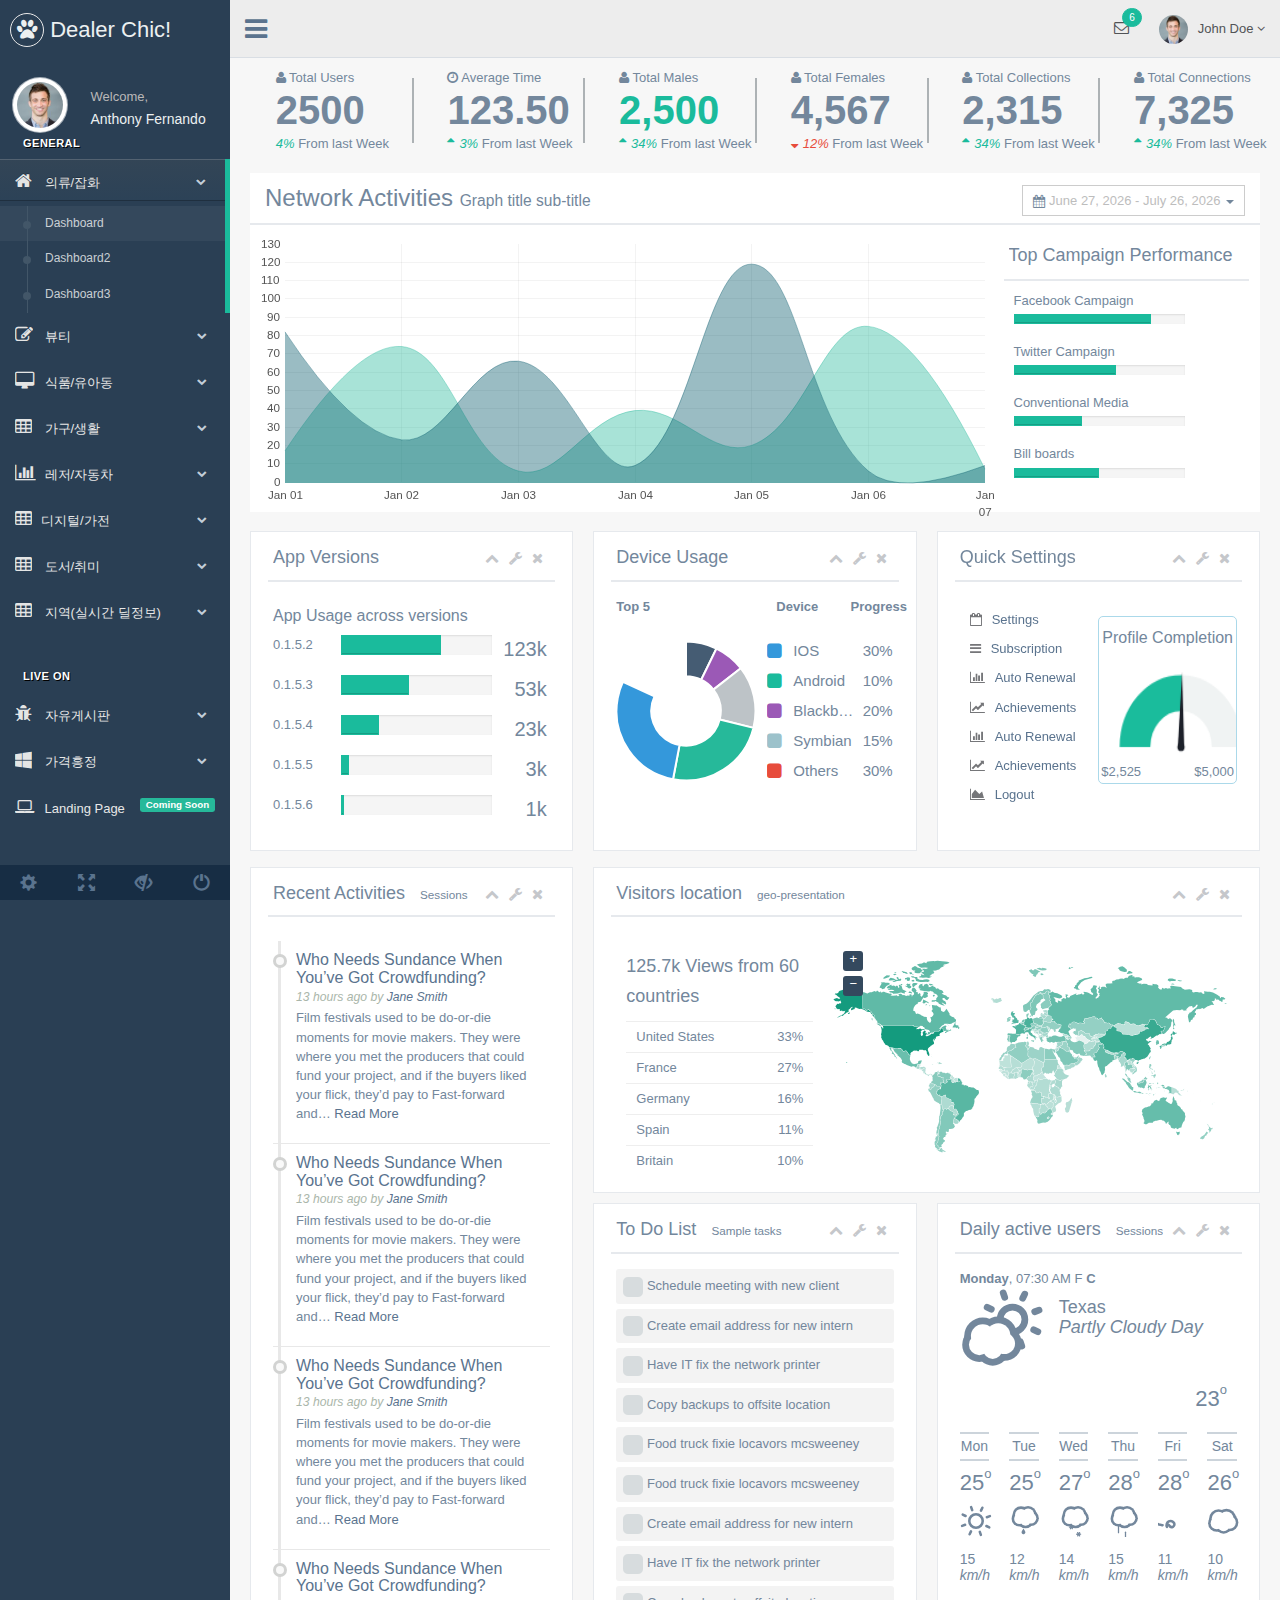
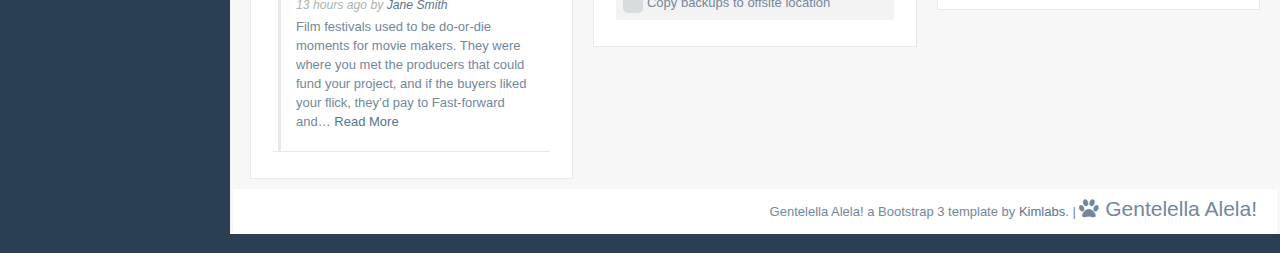
==== commit c88084c8: "바뀐 템플릿" ====
--- a/deal/WebContent/production/index.html
+++ b/deal/WebContent/production/index.html
@@ -8,7 +8,7 @@
     <meta http-equiv="X-UA-Compatible" content="IE=edge">
     <meta name="viewport" content="width=device-width, initial-scale=1">
 
-    <title>Gentallela Alela! | </title>
+    <title>Dealer Chic | </title>
 
     <!-- Bootstrap core CSS -->
 
@@ -53,7 +53,7 @@
                 <div class="left_col scroll-view">
 
                     <div class="navbar nav_title" style="border: 0;">
-                        <a href="index.html" class="site_title"><i class="fa fa-paw"></i> <span>Gentellela Alela!</span></a>
+                        <a href="index.html" class="site_title"><i class="fa fa-paw"></i> <span>Dealer Chic!</span></a>
                     </div>
                     <div class="clearfix"></div>
 
@@ -77,7 +77,7 @@
                         <div class="menu_section">
                             <h3>General</h3>
                             <ul class="nav side-menu">
-                                <li><a><i class="fa fa-home"></i> Home <span class="fa fa-chevron-down"></span></a>
+                                <li><a><i class="fa fa-home"></i> 의류/잡화 <span class="fa fa-chevron-down"></span></a>
                                     <ul class="nav child_menu" style="display: none">
                                         <li><a href="index.html">Dashboard</a>
                                         </li>
@@ -87,7 +87,7 @@
                                         </li>
                                     </ul>
                                 </li>
-                                <li><a><i class="fa fa-edit"></i> Forms <span class="fa fa-chevron-down"></span></a>
+                                <li><a><i class="fa fa-edit"></i> 뷰티 <span class="fa fa-chevron-down"></span></a>
                                     <ul class="nav child_menu" style="display: none">
                                         <li><a href="form.html">General Form</a>
                                         </li>
@@ -103,7 +103,7 @@
                                         </li>
                                     </ul>
                                 </li>
-                                <li><a><i class="fa fa-desktop"></i> UI Elements <span class="fa fa-chevron-down"></span></a>
+                                <li><a><i class="fa fa-desktop"></i> 식품/유아동 <span class="fa fa-chevron-down"></span></a>
                                     <ul class="nav child_menu" style="display: none">
                                         <li><a href="general_elements.html">General Elements</a>
                                         </li>
@@ -125,7 +125,7 @@
                                         </li>
                                     </ul>
                                 </li>
-                                <li><a><i class="fa fa-table"></i> Tables <span class="fa fa-chevron-down"></span></a>
+                                <li><a><i class="fa fa-table"></i> 가구/생활 <span class="fa fa-chevron-down"></span></a>
                                     <ul class="nav child_menu" style="display: none">
                                         <li><a href="tables.html">Tables</a>
                                         </li>
@@ -133,7 +133,7 @@
                                         </li>
                                     </ul>
                                 </li>
-                                <li><a><i class="fa fa-bar-chart-o"></i> Data Presentation <span class="fa fa-chevron-down"></span></a>
+                                <li><a><i class="fa fa-bar-chart-o"></i> 레저/자동차 <span class="fa fa-chevron-down"></span></a>
                                     <ul class="nav child_menu" style="display: none">
                                         <li><a href="chartjs.html">Chart JS</a>
                                         </li>
@@ -144,6 +144,30 @@
                                         <li><a href="echarts.html">ECharts </a>
                                         </li>
                                         <li><a href="other_charts.html">Other Charts </a>
+                                        </li>
+                                    </ul>
+                                </li>
+                                <li><a><i class="fa fa-table"></i>디지털/가전 <span class="fa fa-chevron-down"></span></a>
+                                    <ul class="nav child_menu" style="display: none">
+                                        <li><a href="tables.html">Tables</a>
+                                        </li>
+                                        <li><a href="tables_dynamic.html">Table Dynamic</a>
+                                        </li>
+                                    </ul>
+                                </li>
+                                <li><a><i class="fa fa-table"></i> 도서/취미 <span class="fa fa-chevron-down"></span></a>
+                                    <ul class="nav child_menu" style="display: none">
+                                        <li><a href="tables.html">Tables</a>
+                                        </li>
+                                        <li><a href="tables_dynamic.html">Table Dynamic</a>
+                                        </li>
+                                    </ul>
+                                </li>
+                                <li><a><i class="fa fa-table"></i> 지역(실시간 딜정보) <span class="fa fa-chevron-down"></span></a>
+                                    <ul class="nav child_menu" style="display: none">
+                                        <li><a href="tables.html">Tables</a>
+                                        </li>
+                                        <li><a href="tables_dynamic.html">Table Dynamic</a>
                                         </li>
                                     </ul>
                                 </li>
@@ -152,7 +176,7 @@
                         <div class="menu_section">
                             <h3>Live On</h3>
                             <ul class="nav side-menu">
-                                <li><a><i class="fa fa-bug"></i> Additional Pages <span class="fa fa-chevron-down"></span></a>
+                                <li><a><i class="fa fa-bug"></i> 자유게시판 <span class="fa fa-chevron-down"></span></a>
                                     <ul class="nav child_menu" style="display: none">
                                         <li><a href="e_commerce.html">E-commerce</a>
                                         </li>
@@ -166,7 +190,7 @@
                                         </li>
                                     </ul>
                                 </li>
-                                <li><a><i class="fa fa-windows"></i> Extras <span class="fa fa-chevron-down"></span></a>
+                                <li><a><i class="fa fa-windows"></i> 가격흥정 <span class="fa fa-chevron-down"></span></a>
                                     <ul class="nav child_menu" style="display: none">
                                         <li><a href="page_404.html">404 Error</a>
                                         </li>
